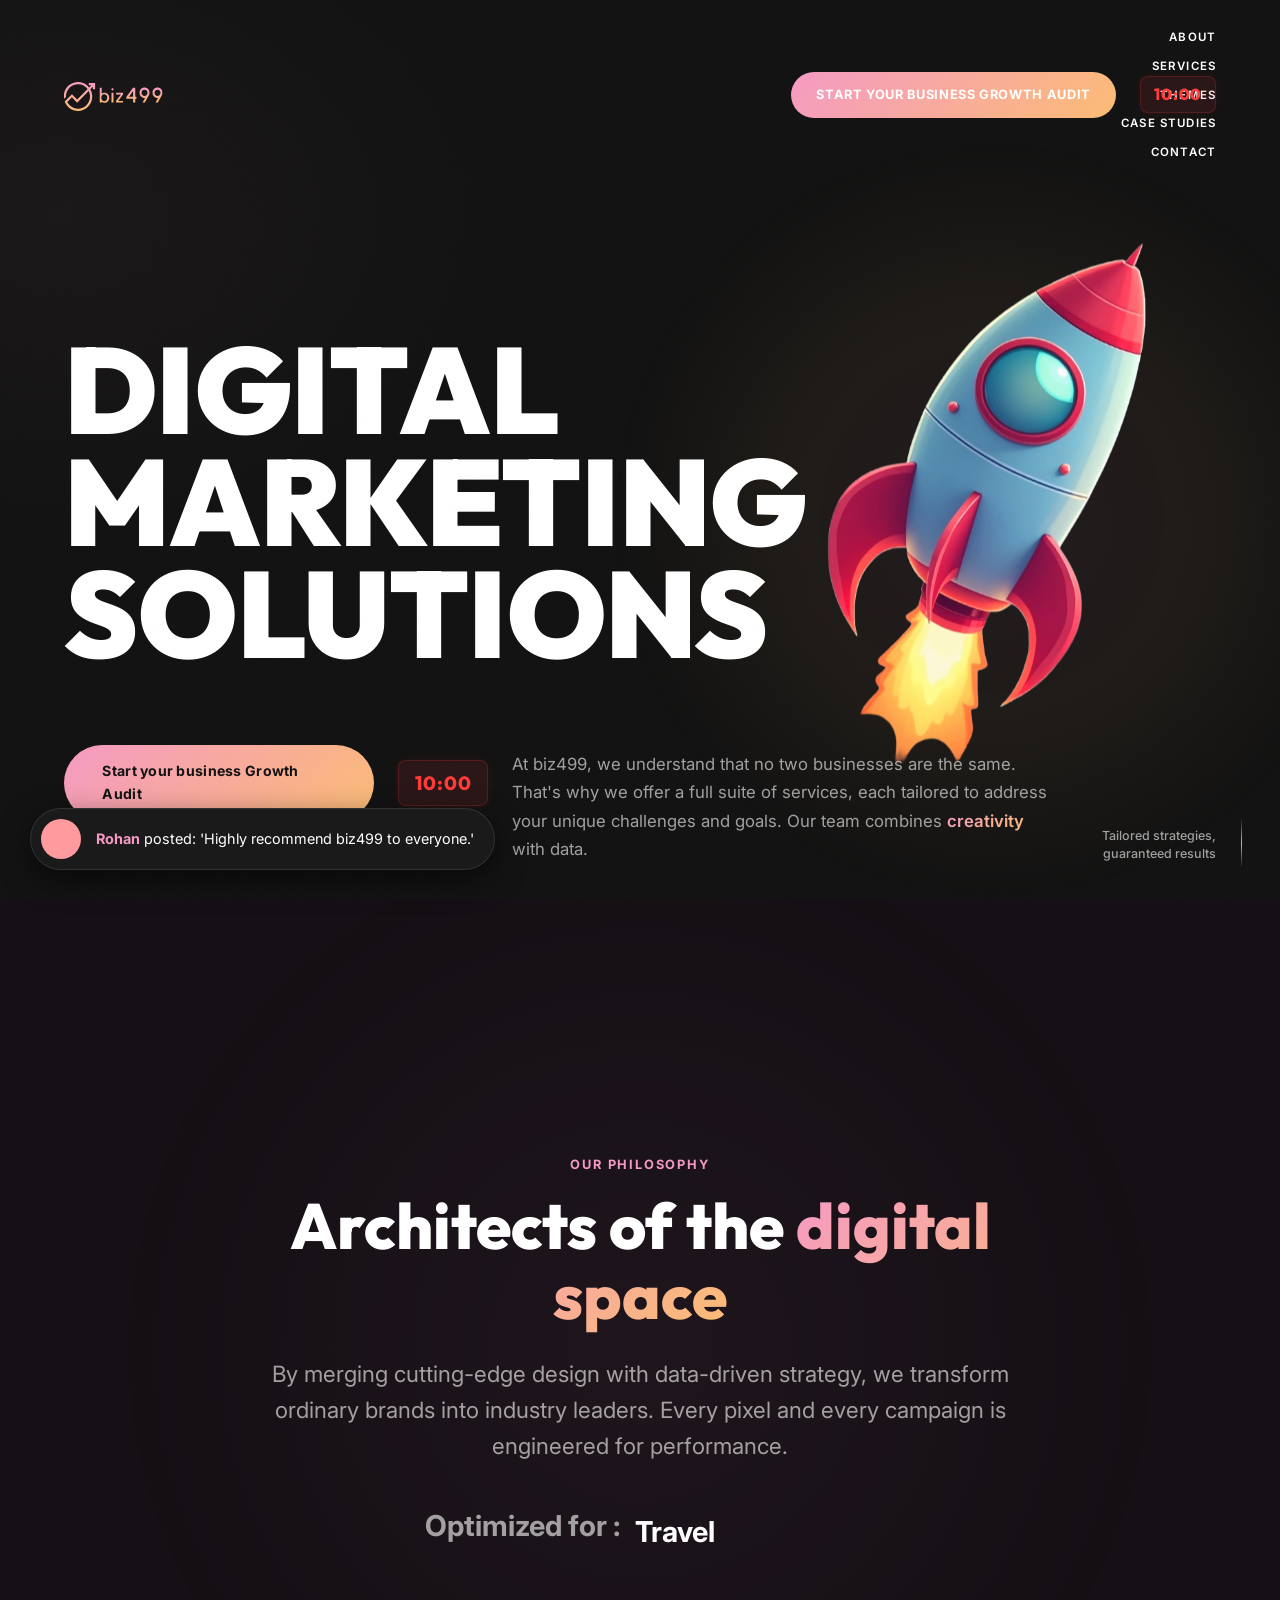
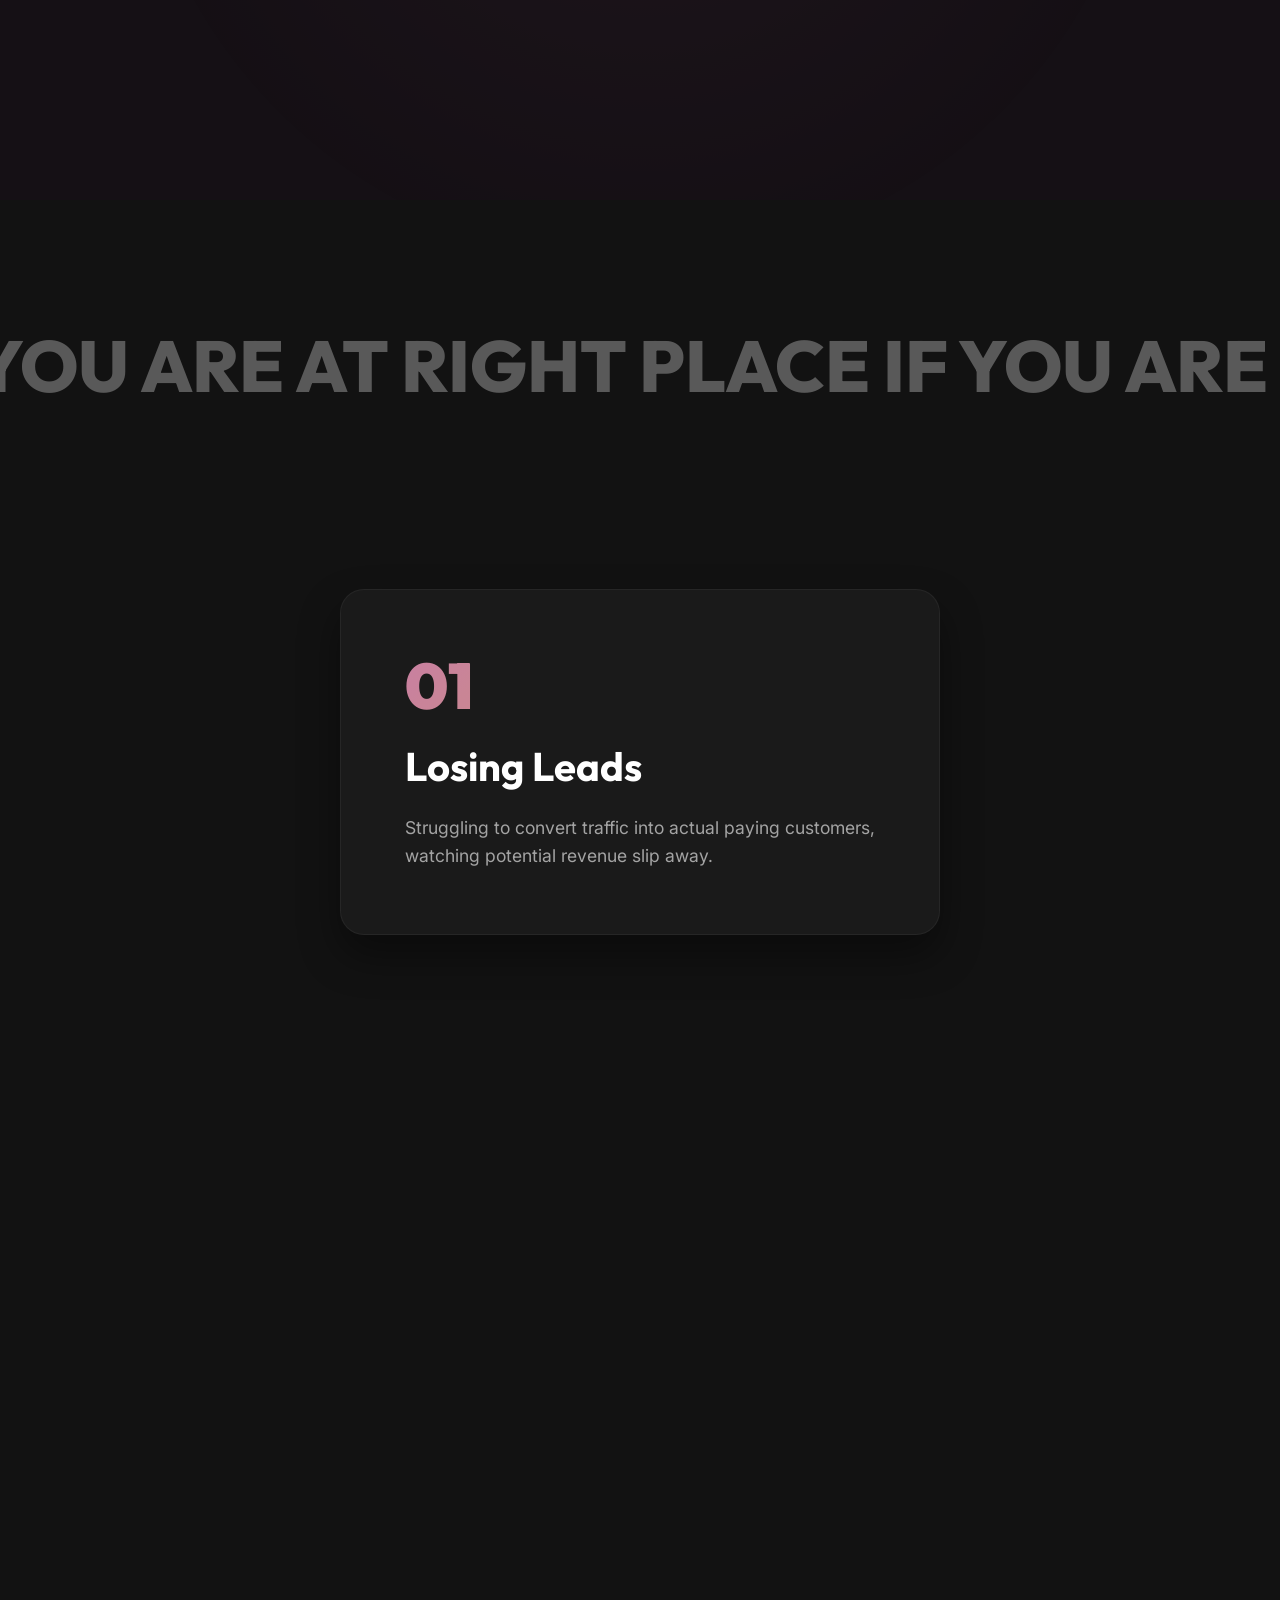
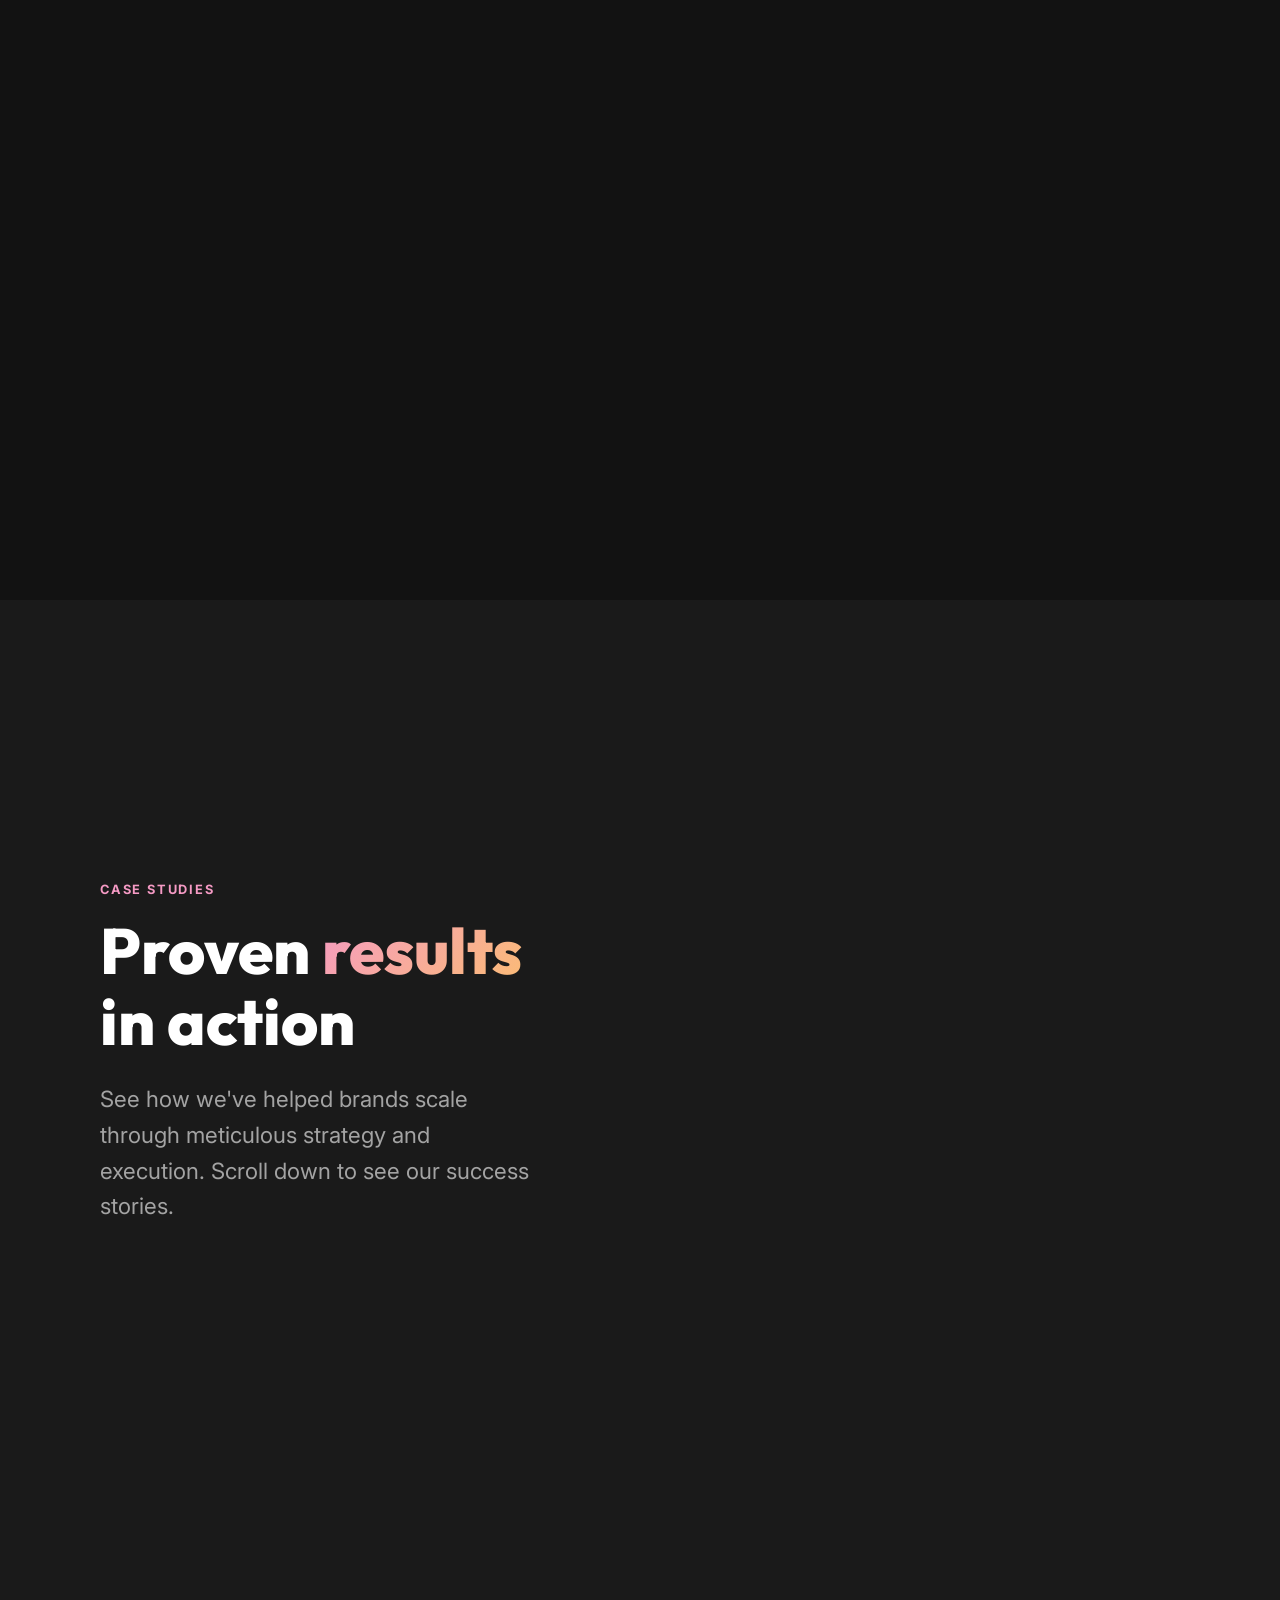
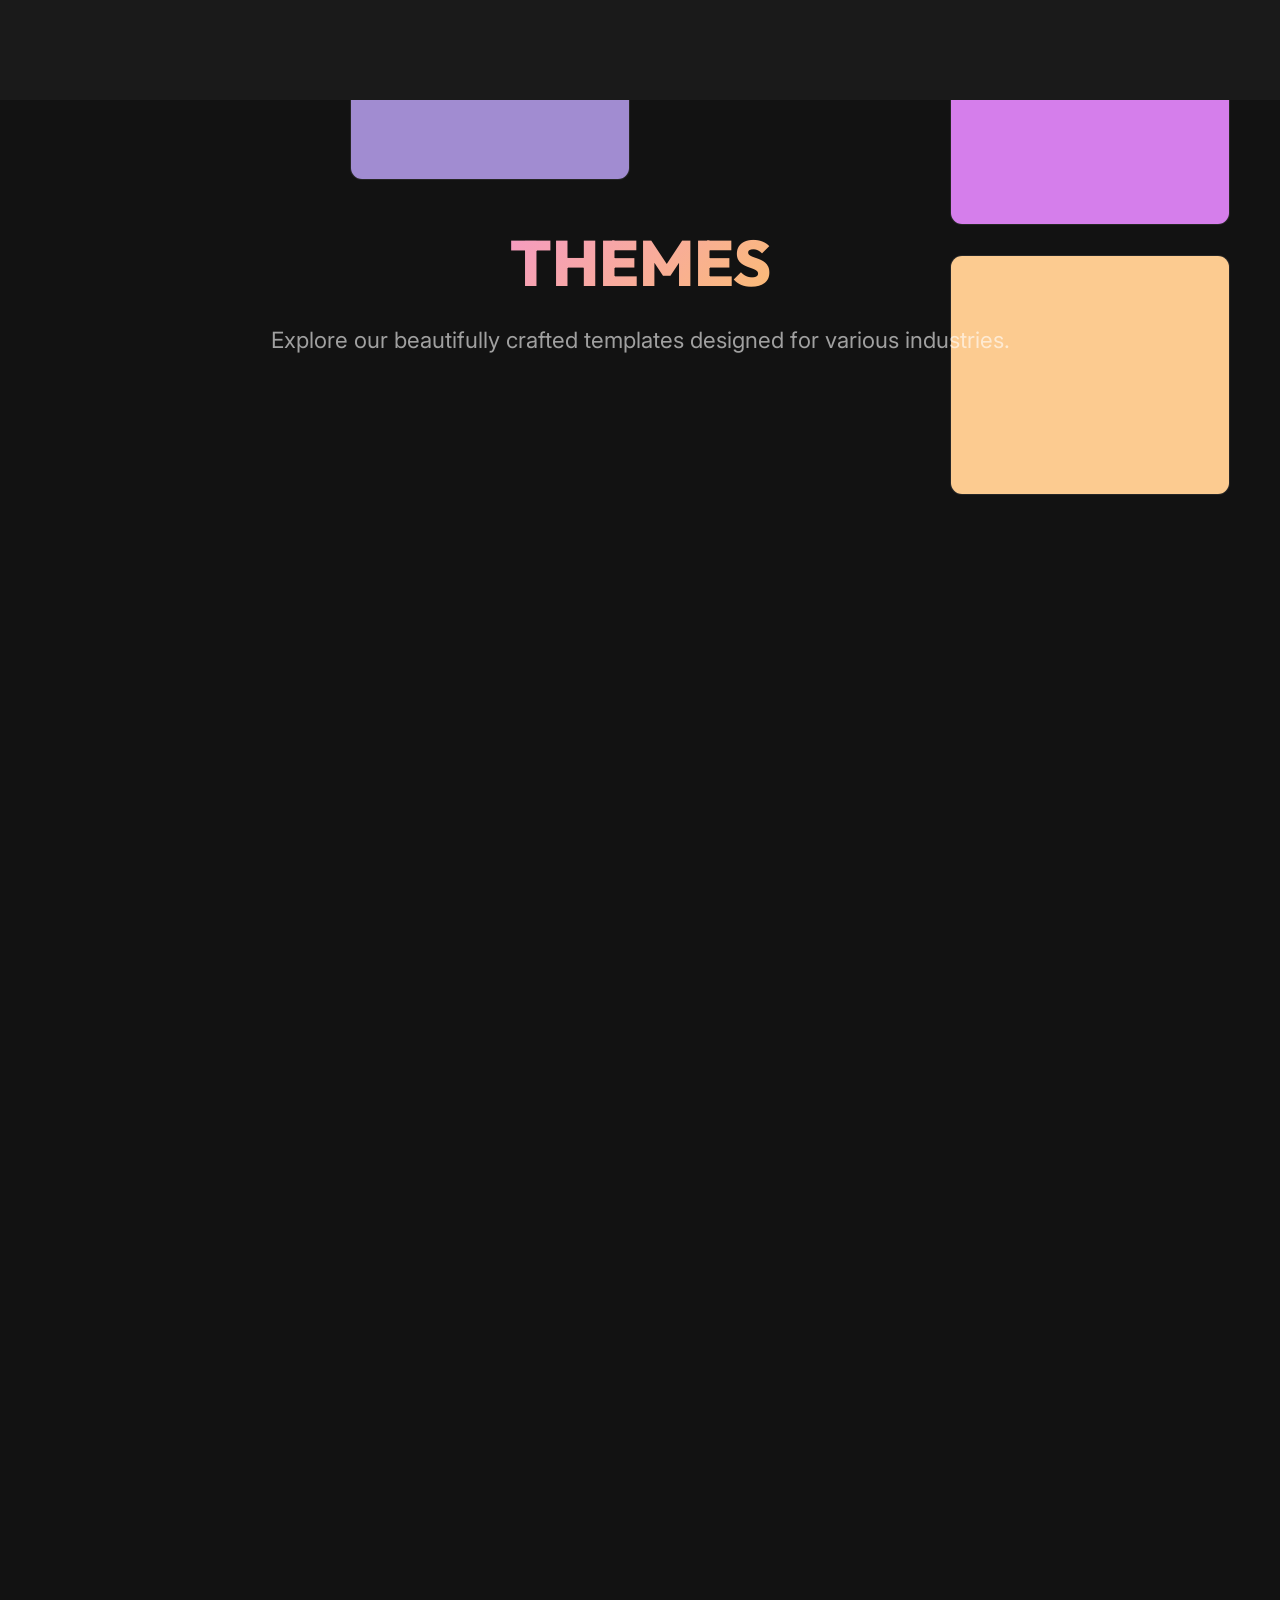
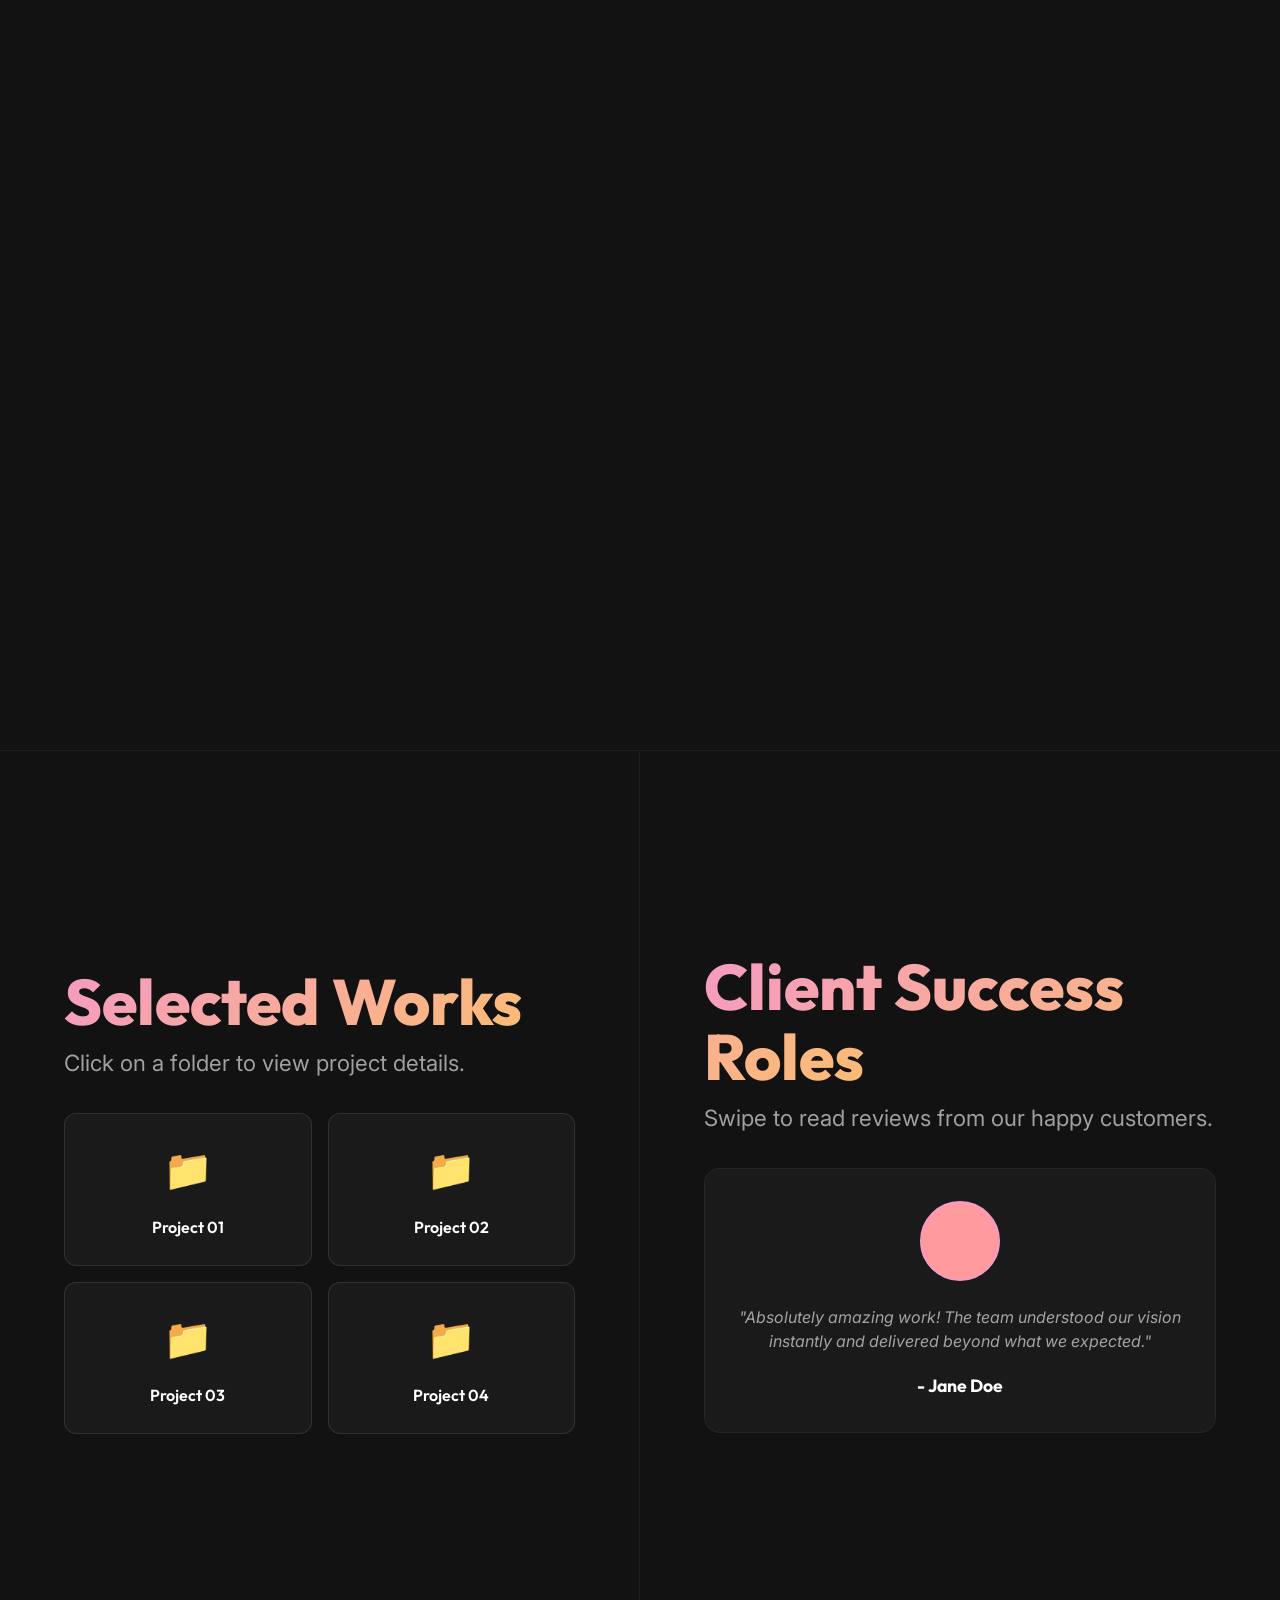
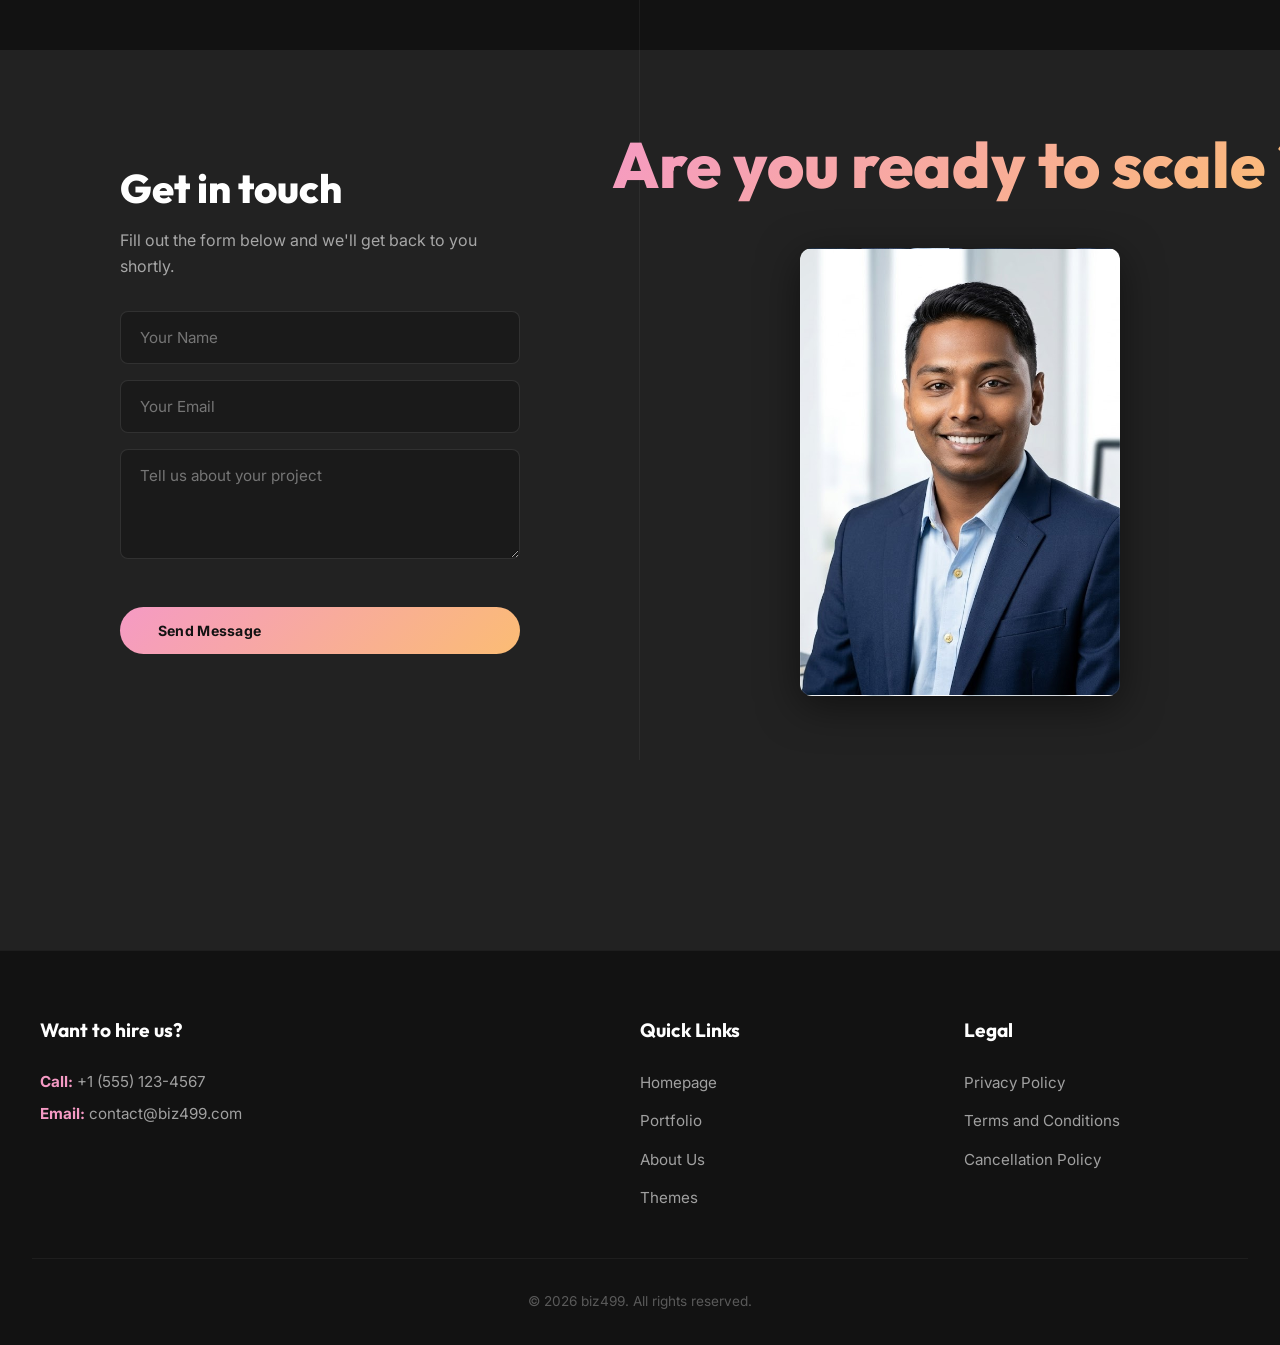
==== index.html @ 29d567e2 "Initial commit" ====
<!DOCTYPE html>
<html lang="en">

<head>
  <meta charset="UTF-8" />
  <meta name="viewport" content="width=device-width, initial-scale=1.0" />
  <meta name="description"
    content="biz499 — Full-suite digital marketing solutions tailored to your unique business challenges and goals." />
  <title>biz499 — Digital Marketing Solutions</title>
  <link rel="preconnect" href="https://fonts.googleapis.com" />
  <link rel="preconnect" href="https://fonts.gstatic.com" crossorigin />
  <link
    href="https://fonts.googleapis.com/css2?family=Inter:wght@400;500;600;700;800;900&family=Outfit:wght@400;500;600;700;800;900&display=swap"
    rel="stylesheet" />
  <link rel="stylesheet" href="style.css" />
</head>

<body>

  <!-- ════════════════════════════════════════════════ -->
  <!--  NAVBAR                                         -->
  <!-- ════════════════════════════════════════════════ -->
  <header class="navbar" id="navbar">
    <a href="#" class="logo" id="logo">
      <!-- biz499 brand logo (inline SVG with gradient) -->
      <svg class="logo-svg" width="117" height="38" viewBox="0 0 117 38" fill="none" xmlns="http://www.w3.org/2000/svg">
        <g clip-path="url(#clip0_logo)">
          <path
            d="M17.8259 3.49566C7.92688 2.81376 -0.322266 10.8148 -0.322266 20.7251C-0.322266 21.4525 -0.277681 22.1344 -0.188501 22.8163C-0.143911 23.18 0.301994 23.3618 0.569534 23.0891L2.21936 21.407C2.30854 21.3161 2.35313 21.1797 2.35313 21.0433C2.35313 20.9524 2.35313 20.816 2.35313 20.7251C2.35313 12.3604 9.30917 5.6323 17.6475 6.22328C24.6927 6.72335 30.3557 12.5423 30.8461 19.6795C31.4258 28.1806 24.8265 35.2724 16.6219 35.2724C11.0928 35.2724 6.32165 32.0447 3.95838 27.3623L9.39836 21.8162L15.2842 27.8169C15.4626 27.9988 15.7301 27.9988 15.9085 27.8169L34.2914 9.27039V11.8616C34.2914 12.1344 34.4698 12.3162 34.7373 12.3162H36.5209C36.7885 12.3162 36.9668 12.1344 36.9668 11.8616V5.08804C36.9668 4.81528 36.7885 4.63344 36.5209 4.63344H29.877C29.6095 4.63344 29.4311 4.81528 29.4311 5.08804V6.90646C29.4311 7.17922 29.6095 7.36106 29.877 7.36106H32.4186L15.641 24.271L9.75508 18.2703C9.57672 18.0884 9.30917 18.0884 9.13081 18.2703L1.01543 26.544C0.881664 26.6804 0.837076 26.8623 0.926256 27.0441C3.33412 33.454 9.48754 38 16.6219 38C26.3871 38 34.235 29.5899 33.5215 19.4977C32.9419 10.9966 26.1642 4.08665 17.8259 3.49566Z"
            fill="url(#paint0_logo)" />
          <path
            d="M48.0803 16.2295C51.3468 16.2295 53.7622 18.8094 53.7622 22.2569C53.7622 25.7045 51.3468 28.2609 48.0803 28.2609C46.9761 28.2609 45.7109 27.8387 44.8137 27.1586V28.0263H42.4443V10.4367H44.8137V17.3553C45.5729 16.722 46.9761 16.2295 48.0803 16.2295ZM47.8502 26.2908C49.8056 26.2908 51.3928 24.6022 51.3928 22.2569C51.3928 19.8882 49.8056 18.223 47.8502 18.223C46.562 18.223 45.4348 18.8094 44.8137 20.0524C44.4917 20.709 44.3076 21.4595 44.3076 22.2569C44.3076 23.0543 44.4917 23.8048 44.8137 24.438C45.4348 25.681 46.562 26.2908 47.8502 26.2908ZM58.7771 16.4406V28.0263H56.4077V16.4406H58.7771ZM58.8921 12.1956C58.8921 12.9461 58.317 13.5325 57.5809 13.5325C56.8678 13.5325 56.2927 12.9461 56.2927 12.1956C56.2927 11.4686 56.8678 10.8823 57.5809 10.8823C58.317 10.8823 58.8921 11.4686 58.8921 12.1956ZM70.049 16.4406V18.5045L64.321 26.0563H70.049V28.0263H61.8826V25.8218L67.5876 18.4107H61.8826V16.4406H70.049ZM84.6334 28.0263H82.08V23.3592H74.0057V21.4595L81.896 10.4367H84.6334V21.2015H86.0137V23.3592H84.6334V28.0263ZM77.2032 21.2015H82.08V14.1422L77.2032 21.2015ZM101.564 16.2295C101.564 17.3787 101.265 18.4576 100.759 19.3957L95.9743 28.0263H93.2599L96.3194 22.4445C96.0894 22.468 95.8593 22.4915 95.6293 22.4915C92.3627 22.4915 89.7173 19.6771 89.7173 16.2295C89.7173 12.782 92.3627 10.2021 95.6293 10.2021C98.8958 10.2021 101.564 12.782 101.564 16.2295ZM92.0867 16.2295C92.0867 18.3403 93.674 20.0524 95.6293 20.0524C97.5846 20.0524 99.1719 18.3403 99.1719 16.2295C99.1719 14.1188 97.5846 12.6412 95.6293 12.6412C93.674 12.6412 92.0867 14.1188 92.0867 16.2295ZM117 16.2295C117 17.3787 116.701 18.4576 116.195 19.3957L111.41 28.0263H108.695L111.755 22.4445C111.525 22.468 111.295 22.4915 111.065 22.4915C107.798 22.4915 105.153 19.6771 105.153 16.2295C105.153 12.782 107.798 10.2021 111.065 10.2021C114.331 10.2021 117 12.782 117 16.2295ZM107.522 16.2295C107.522 18.3403 109.11 20.0524 111.065 20.0524C113.02 20.0524 114.607 18.3403 114.607 16.2295C114.607 14.1188 113.02 12.6412 111.065 12.6412C109.11 12.6412 107.522 14.1188 107.522 16.2295Z"
            fill="url(#paint1_logo)" />
        </g>
        <defs>
          <linearGradient id="paint0_logo" x1="16.6222" y1="3.45508" x2="16.6222" y2="38"
            gradientUnits="userSpaceOnUse">
            <stop stop-color="#F59AC4" />
            <stop offset="1" stop-color="#FBBC74" />
          </linearGradient>
          <linearGradient id="paint1_logo" x1="79.7221" y1="10.2021" x2="79.7221" y2="28.2609"
            gradientUnits="userSpaceOnUse">
            <stop stop-color="#F59AC4" />
            <stop offset="1" stop-color="#FBBC74" />
          </linearGradient>
          <clipPath id="clip0_logo">
            <rect width="117" height="38" fill="white" />
          </clipPath>
        </defs>
      </svg>
    </a>

    <button class="menu-toggle" id="menuToggle" aria-label="Toggle navigation">
      <span></span><span></span><span></span>
    </button>

    <nav class="nav-links" id="navLinks">
      <a href="#about" class="nav-link" id="navAbout">ABOUT</a>
      <a href="#services" class="nav-link" id="navServices">SERVICES</a>
      <a href="#themes" class="nav-link" id="navThemes">THEMES</a>
      <a href="#case-studies" class="nav-link" id="navCaseStudies">CASE STUDIES</a>
      <a href="#contact" class="nav-link" id="navContact">CONTACT</a>
    </nav>
    <div class="nav-action-wrapper" id="navActionWrapper">
      <a href="#contact" class="nav-cta-btn" id="navCtaBtn">Start your business Growth Audit</a>
      <div class="countdown-timer nav-timer">10:00</div>
    </div>
  </header>

  <!-- ════════════════════════════════════════════════ -->
  <!--  HERO SECTION                                   -->
  <!-- ════════════════════════════════════════════════ -->
  <section class="hero" id="hero">

    <!-- Iridescent sphere — positioned behind text -->
    <div class="sphere-wrapper" id="sphereWrapper">
      <img src="assets/rocket.png" alt="Iridescent holographic sphere" class="sphere-img" id="sphereImg" />
      <div class="sphere-glow"></div>
    </div>

    <!-- Main headline -->
    <div class="hero-headline" id="heroHeadline">
      <h1>
        <span class="line line-1">DIGITAL MARKETING</span>
        <span class="line line-2">SOLUTIONS</span>
      </h1>
    </div>

    <!-- CTA button -->
    <div class="hero-cta" id="heroCta">
        <a href="#contact" class="cta-btn" id="ctaBtn">Start your business Growth Audit</a>
        <div class="countdown-timer hero-timer">10:00</div>
    <!-- Bottom bar -->
    <div class="hero-bottom" id="heroBottom">
      <p class="description" id="heroDescription">
        At biz499, we understand that no two businesses are the same. That's why we offer a full suite of services,
        each tailored to address your unique challenges and goals. Our team combines <em>creativity</em> with data.
      </p>
      <p class="tagline" id="tagline">
        Tailored strategies,<br />guaranteed results
      </p>
    </div>

    <!-- Scroll hint -->
    <div class="scroll-hint" id="scrollHint">
      <div class="scroll-line"></div>
    </div>

  </section>

  <!-- ════════════════════════════════════════════════ -->
  <!--  ABOUT SECTION                                  -->
  <!-- ════════════════════════════════════════════════ -->
  <section class="about-section" id="about">
    <div class="about-mask" id="aboutMask">
      <div class="about-mask-inner"></div>
    </div>
    <div class="about-content" data-reveal>
      <span class="section-label">Our Philosophy</span>
      <h2 class="section-title">Architects of the <span class="gradient-text">digital space</span></h2>
      <p class="section-desc">By merging cutting-edge design with data-driven strategy, we transform ordinary brands
        into industry leaders. Every pixel and every campaign is engineered for performance.</p>

      <div class="optimized-for">
        <span class="opt-label">Optimized for :</span>
        <div class="word-rotator" id="wordRotator">
          <span class="opt-word active">Your Vision</span>
          <span class="opt-word">Legal</span>
          <span class="opt-word">Education</span>
          <span class="opt-word">E commerce</span>
          <span class="opt-word">Travel</span>
        </div>
      </div>
    </div>
  </section>

  <!-- ════════════════════════════════════════════════ -->
  <!--  SERVICES (HORIZONTAL SCROLL)                   -->
  <!-- ════════════════════════════════════════════════ -->
  <div class="h-scroll-wrapper" id="services">
    <div class="h-scroll-sticky" id="hScrollSticky">
      <div class="h-bg-text-wrapper" data-reveal>
        <div class="h-bg-text">YOU ARE AT RIGHT PLACE IF YOU ARE :</div>
      </div>
      <div class="h-scroll-container" id="hScrollContainer">

        <!-- Panel 1 -->
        <div class="h-panel">
          <div class="h-panel-content">
            <div class="h-panel-number gradient-text">01</div>
            <h2 class="h-panel-title">Losing Leads</h2>
            <p class="h-panel-desc">Struggling to convert traffic into actual paying customers, watching potential
              revenue slip away.</p>
          </div>
        </div>

        <!-- Panel 2 -->
        <div class="h-panel">
          <div class="h-panel-content">
            <div class="h-panel-number gradient-text">02</div>
            <h2 class="h-panel-title">Invisible Online</h2>
            <p class="h-panel-desc">Getting buried by competitors on search engines and feeling like your brand is the
              best kept secret.</p>
          </div>
        </div>

        <!-- Panel 3 -->
        <div class="h-panel">
          <div class="h-panel-content">
            <div class="h-panel-number gradient-text">03</div>
            <h2 class="h-panel-title">Wasting Ad Spend</h2>
            <p class="h-panel-desc">Pouring money into campaigns that deliver clicks but fail to generate meaningful ROI
              or qualified leads.</p>
          </div>
        </div>

        <!-- Panel 4 -->
        <div class="h-panel">
          <div class="h-panel-content">
            <div class="h-panel-number gradient-text">04</div>
            <h2 class="h-panel-title">Outdated Design</h2>
            <p class="h-panel-desc">Your current website looks tired and fails to reflect the premium quality of the
              services you offer.</p>
          </div>
        </div>

      </div>
    </div>
  </div>

  <!-- ═══════════════════════════════════════════════ -->
  <!--  CASE STUDIES (STACKED CARDS)                  -->
  <!-- ═══════════════════════════════════════════════ -->
  <section class="stack-area" id="case-studies">
    <div class="left-section">
      <div class="left-content" data-reveal>
        <span class="section-label">Case Studies</span>
        <h2 class="section-title">Proven <span class="gradient-text">results</span> in action</h2>
        <p class="section-desc">See how we've helped brands scale through meticulous strategy and execution. Scroll down
          to see our success stories.</p>
      </div>
    </div>
    <div class="right-section">
      <!-- Card 1 -->
      <div class="card card-1" id="card1">
        <div class="card-icon">📈</div>
        <h3 class="card-title">Social Media Management</h3>
        <p class="card-text">Grow your brand on Instagram and Facebook with our Social Media Management plans designed
          for every stage of business. From consistent content creation and audience engagement to strategic ad
          management, we help you build authority, boost reach, and generate real results online. Choose a plan that
          fits your goals: Basic (₹8,000/month) with 3 posts weekly & 1 ad management. Standard (₹15,000/month) with 5
          posts weekly & 3 ads management. Advanced (₹30,000/month) with daily posting & 5 ads management. All plans
          include festival creatives, analytics, and professional strategy support. Note: Ad spend is excluded and
          billed separately.</p>
        <div class="card-tag">Growth</div>
      </div>
      <!-- Card 2 -->
      <div class="card card-2" id="card2">
        <div class="card-icon">🛍️</div>
        <h3 class="card-title">Ads Account Management</h3>
        <p class="card-text">
          Boost your business visibility and conversions with our professional Ads Account Management service for Google
          and Meta platforms. We create, monitor, and optimize your ad campaigns to maximize ROI and deliver real,
          measurable growth. Choose from our flexible plans: Basic (₹5,000/month) with 2 ad campaigns. Standard
          (₹10,000/month) with 5 campaigns. Advanced (₹15,000/month) with 8 campaigns monthly. All plans include
          audience targeting, ad optimization, performance tracking, and strategic recommendations. Ad spend is excluded
          in all plans and will be billed separately.
        </p>
        <div class="card-tag">UI / UX</div>
      </div>
      <!-- Card 3 -->
      <div class="card card-3" id="card3">
        <div class="card-icon">🚀</div>
        <h3 class="card-title">Website Development</h3>
        <p class="card-text">
          Build a professional online presence with our custom website development services tailored to your business
          needs. Choose from three flexible options: Static Website (₹7,000) for a clean showcase with essential pages.
          Portal Website (₹12,000) with login access and form submission features. or E-Commerce Website (₹18,000) fully
          equipped with product cart, secure payment gateway, shipping system, and complete online selling
          functionality. Pricing may vary based on the number of pages and advanced features required, ensuring you only
          pay for what you truly need.

        </p>
        <div class="card-tag">Strategy</div>
      </div>

    </div>
  </section>

  <!-- ═══════════════════════════════════════════════ -->
  <!--  THEMES GALLERY (PARALLAX SCROLL)              -->
  <!-- ═══════════════════════════════════════════════ -->
  <section id="themes" class="themes-section">
    <div class="themes-sticky" id="themesSticky">
      <div class="themes-header">
        <h2 class="section-title"><span class="gradient-text">THEMES</span></h2>
        <p class="section-desc">Explore our beautifully crafted templates designed for various industries.</p>
      </div>
      
      <div class="gallery-container" id="galleryContainer">
          <!-- Column 1 (Moves fastest, starts early) -->
          <div class="gallery-column" data-speed="2.5" style="transform: translateY(0);">
              <div class="gallery-card">
                  <div class="card-img" style="background-image: url('assets/theme1.jpg'); background-color: #ff9a9e;"></div>
                  <div class="card-content">
                    <h3>Theme Alpha</h3>
                    <p>Minimalist design for creative portfolios.</p>
                  </div>
              </div>
              <div class="gallery-card">
                  <div class="card-img" style="background-image: url('assets/theme2.jpg'); background-color: #fecfef;"></div>
                  <div class="card-content">
                    <h3>Theme Beta</h3>
                    <p>Dark mode optimized for photographers.</p>
                  </div>
              </div>
              <div class="gallery-card">
                  <div class="card-img" style="background-image: url('assets/theme3.jpg'); background-color: #ff9a9e;"></div>
                  <div class="card-content">
                    <h3>Theme Gamma</h3>
                    <p>Clean and bold typography.</p>
                  </div>
              </div>
          </div>

          <!-- Column 2 (Moves slower, starts lower) -->
          <div class="gallery-column" data-speed="1.2" style="transform: translateY(10vh);">
              <div class="gallery-card">
                  <div class="card-img" style="background-image: url('assets/theme4.jpg'); background-color: #a18cd1;"></div>
                  <div class="card-content">
                    <h3>Theme Delta</h3>
                    <p>Corporate design for agencies.</p>
                  </div>
              </div>
              <div class="gallery-card">
                  <div class="card-img" style="background-image: url('assets/theme5.jpg'); background-color: #fbc2eb;"></div>
                  <div class="card-content">
                    <h3>Theme Epsilon</h3>
                    <p>Fun and vibrant layout.</p>
                  </div>
              </div>
              <div class="gallery-card">
                  <div class="card-img" style="background-image: url('assets/theme6.jpg'); background-color: #a18cd1;"></div>
                  <div class="card-content">
                    <h3>Theme Zeta</h3>
                    <p>Elegant layout for modern brands.</p>
                  </div>
              </div>
          </div>

          <!-- Column 3 (Moves fastest, starts lowest) -->
          <div class="gallery-column" data-speed="2.2" style="transform: translateY(20vh);">
              <div class="gallery-card">
                  <div class="card-img" style="background-image: url('assets/theme7.jpg'); background-color: #84fab0;"></div>
                  <div class="card-content">
                    <h3>Theme Eta</h3>
                    <p>Interactive webgl experience.</p>
                  </div>
              </div>
              <div class="gallery-card">
                  <div class="card-img" style="background-image: url('assets/theme8.jpg'); background-color: #8fd3f4;"></div>
                  <div class="card-content">
                    <h3>Theme Theta</h3>
                    <p>Responsive e-commerce template.</p>
                  </div>
              </div>
              <div class="gallery-card">
                  <div class="card-img" style="background-image: url('assets/theme9.jpg'); background-color: #84fab0;"></div>
                  <div class="card-content">
                    <h3>Theme Iota</h3>
                    <p>Sleek blog and news layout.</p>
                  </div>
              </div>
          </div>

          <!-- Column 4 (Moves slowest, starts at 0) -->
          <div class="gallery-column" data-speed="0.8" style="transform: translateY(5vh);">
              <div class="gallery-card">
                  <div class="card-img" style="background-image: url('assets/theme10.jpg'); background-color: #fccb90;"></div>
                  <div class="card-content">
                    <h3>Theme Kappa</h3>
                    <p>SaaS product landing page.</p>
                  </div>
              </div>
              <div class="gallery-card">
                  <div class="card-img" style="background-image: url('assets/theme11.jpg'); background-color: #d57eeb;"></div>
                  <div class="card-content">
                    <h3>Theme Lambda</h3>
                    <p>App showcase and download.</p>
                  </div>
              </div>
              <div class="gallery-card">
                  <div class="card-img" style="background-image: url('assets/theme12.jpg'); background-color: #fccb90;"></div>
                  <div class="card-content">
                    <h3>Theme Mu</h3>
                    <p>Classic grid for easy reading.</p>
                  </div>
              </div>
          </div>
      </div>

      <!-- Outro that fades in when scrolled up -->
      <div class="themes-outro" id="themesOutro">
        <a href="#contact" class="cta-btn">Book Your Business Audit Now !</a>
      </div>

    </div>
  </section>

  <!-- ═══════════════════════════════════════════════ -->
  <!--  WORKS & FEEDBACK (SPLIT SCREEN)               -->
  <!-- ═══════════════════════════════════════════════ -->
  <section id="works-feedback" class="split-section">
    <!-- Left: Selected Works -->
    <div class="split-left">
      <div class="split-header">
        <h2 class="section-title"><span class="gradient-text">Selected Works</span></h2>
        <p class="section-desc">Click on a folder to view project details.</p>
      </div>
      
      <div class="folders-grid">
        <!-- Folder 1 -->
        <div class="folder-item" data-title="Brand Evolution" data-desc="Complete rebranding and marketing strategy for a top tech startup." data-color="#F59AC4">
          <div class="folder-icon">📁</div>
          <span class="folder-name">Project 01</span>
        </div>
        <!-- Folder 2 -->
        <div class="folder-item" data-title="App Launch Campaign" data-desc="Generated 100k+ downloads in the first week through targeted ads." data-color="#FBBC74">
          <div class="folder-icon">📁</div>
          <span class="folder-name">Project 02</span>
        </div>
        <!-- Folder 3 -->
        <div class="folder-item" data-title="E-Commerce Redesign" data-desc="Boosted customer retention by 40% with a seamless UX overhaul." data-color="#a18cd1">
          <div class="folder-icon">📁</div>
          <span class="folder-name">Project 03</span>
        </div>
        <!-- Folder 4 -->
        <div class="folder-item" data-title="SEO Optimization" data-desc="Achieved Page 1 rankings globally for competitive keywords." data-color="#84fab0">
          <div class="folder-icon">📁</div>
          <span class="folder-name">Project 04</span>
        </div>
      </div>
    </div>

    <!-- Right: Client Success Stories -->
    <div class="split-right">
      <div class="split-header">
        <h2 class="section-title"><span class="gradient-text">Client Success Roles</span></h2>
        <p class="section-desc">Swipe to read reviews from our happy customers.</p>
      </div>

      <div class="feedback-slider">
        <!-- Slide 1 -->
        <div class="feedback-card">
          <div class="feedback-photo" style="background-color: #ff9a9e;"></div>
          <p class="feedback-text">"Absolutely amazing work! The team understood our vision instantly and delivered beyond what we expected."</p>
          <h4 class="feedback-author">- Jane Doe</h4>
        </div>
        <!-- Slide 2 -->
        <div class="feedback-card">
          <div class="feedback-photo" style="background-color: #a18cd1;"></div>
          <p class="feedback-text">"Our revenue doubled after implementing their digital marketing strategy. Highly recommended!"</p>
          <h4 class="feedback-author">- Michael Smith</h4>
        </div>
        <!-- Slide 3 -->
        <div class="feedback-card">
          <div class="feedback-photo" style="background-color: #fbc2eb;"></div>
          <p class="feedback-text">"Professional, creative, and data-driven. The perfect partner for any modern business."</p>
          <h4 class="feedback-author">- Sarah Johnson</h4>
        </div>
        <!-- Slide 4 -->
        <div class="feedback-card">
          <div class="feedback-photo" style="background-color: #8fd3f4;"></div>
          <p class="feedback-text">"The website they built for us is stunning and converts traffic like crazy."</p>
          <h4 class="feedback-author">- David Lee</h4>
        </div>
        <!-- Slide 5 -->
        <div class="feedback-card">
          <div class="feedback-photo" style="background-color: #fccb90;"></div>
          <p class="feedback-text">"Their ad management saved our budget. We finally see real ROI."</p>
          <h4 class="feedback-author">- Emily Chen</h4>
        </div>
        <!-- Slide 6 -->
        <div class="feedback-card">
          <div class="feedback-photo" style="background-color: #d57eeb;"></div>
          <p class="feedback-text">"Incredible response time and transparent reporting. A trustworthy agency."</p>
          <h4 class="feedback-author">- Robert Fox</h4>
        </div>
        <!-- Slide 7 -->
        <div class="feedback-card">
          <div class="feedback-photo" style="background-color: #84fab0;"></div>
          <p class="feedback-text">"Social media presence went from zero to hero in just 3 months. Fantastic!"</p>
          <h4 class="feedback-author">- Amanda White</h4>
        </div>
        <!-- Slide 8 -->
        <div class="feedback-card">
          <div class="feedback-photo" style="background-color: #fecfef;"></div>
          <p class="feedback-text">"A truly dedicated team that genuinely cares about your business success."</p>
          <h4 class="feedback-author">- Chris Miller</h4>
        </div>
        <!-- Slide 9 -->
        <div class="feedback-card">
          <div class="feedback-photo" style="background-color: #F59AC4;"></div>
          <p class="feedback-text">"Their UX/UI design is top-notch. Our users love the new app interface."</p>
          <h4 class="feedback-author">- Olivia Wilson</h4>
        </div>
        <!-- Slide 10 -->
        <div class="feedback-card">
          <div class="feedback-photo" style="background-color: #FBBC74;"></div>
          <p class="feedback-text">"Hands down the best agency we've ever worked with. A solid 10/10."</p>
          <h4 class="feedback-author">- James Taylor</h4>
        </div>
      </div>
    </div>
  </section>

  <!-- Project Popup Modal -->
  <div class="project-modal" id="projectModal">
    <div class="modal-backdrop" id="modalBackdrop"></div>
    <div class="modal-content">
      <button class="close-modal" id="closeModal">&times;</button>
      <div class="modal-photo" id="modalPhoto"></div>
      <h3 id="modalTitle" class="modal-title"></h3>
      <p id="modalDesc" class="modal-desc"></p>
    </div>
  </div>

  <!-- ════════════════════════════════════════════════ -->
  <!--  CONTACT / OUTRO (STICKY FOOTER)                -->
  <!-- ════════════════════════════════════════════════ -->
  <section class="contact-section" id="contact">
    <div class="contact-sticky">
      <div class="contact-split">
        <!-- Left: Contact Form -->
        <div class="contact-left">
          <div class="contact-form-wrapper">
            <h2 class="form-title">Get in touch</h2>
            <p class="form-desc">Fill out the form below and we'll get back to you shortly.</p>
            <form class="contact-form">
              <input type="text" placeholder="Your Name" required />
              <input type="email" placeholder="Your Email" required />
              <textarea placeholder="Tell us about your project" rows="4" required></textarea>
              <button type="submit" class="cta-btn mt-2">Send Message</button>
            </form>
          </div>
        </div>

        <!-- Right: Owner Photo with headline above -->
        <div class="contact-right">
          <div class="owner-photo-container">
            <h2 class="photo-headline"><span class="gradient-text">Are you ready to scale ?</span></h2>
            <div class="owner-photo" style="background-image: url('assets/AI%20HEADSHOT%20RAJIL.jpg.jpeg');"></div>
          </div>
        </div>

      </div>
    </div>
  </section>

  <!-- ════════════════════════════════════════════════ -->
  <!--  FOOTER                                         -->
  <!-- ════════════════════════════════════════════════ -->
  <footer class="site-footer">
    <div class="footer-grid">
      <div class="footer-col hire-col">
        <h3>Want to hire us?</h3>
        <p><strong>Call:</strong> +1 (555) 123-4567</p>
        <p><strong>Email:</strong> contact@biz499.com</p>
      </div>
      
      <div class="footer-col links-col">
        <h3>Quick Links</h3>
        <ul>
          <li><a href="#hero">Homepage</a></li>
          <li><a href="#works-feedback">Portfolio</a></li>
          <li><a href="#about">About Us</a></li>
          <li><a href="#themes">Themes</a></li>
        </ul>
      </div>

      <div class="footer-col links-col">
        <h3>Legal</h3>
        <ul>
          <li><a href="#">Privacy Policy</a></li>
          <li><a href="#">Terms and Conditions</a></li>
          <li><a href="#">Cancellation Policy</a></li>
        </ul>
      </div>
    </div>
    <div class="footer-bottom">
      <p>© 2026 biz499. All rights reserved.</p>
    </div>
  </footer>

  <!-- Notification Popup -->
  <div class="notification-popup" id="notificationPopup">
    <div class="notif-photo" id="notifPhoto"></div>
    <div class="notif-content">
      <p class="notif-text" id="notifText"></p>
    </div>
  </div>

  <script src="script.js"></script>
</body>

</html>
---- style.css ----
/* ═══════════════════════════════════════════════════
   DESIGN TOKENS — biz499 Brand Palette
   Pink/Magenta → Orange/Peach gradient on dark mode
   ═══════════════════════════════════════════════════ */
:root {
  /* ── Brand palette ── */
  --brand-pink: #F59AC4;
  --brand-orange: #FBBC74;
  --brand-gradient: linear-gradient(135deg, #F59AC4 0%, #FBBC74 100%);
  --brand-gradient-v: linear-gradient(180deg, #F59AC4 0%, #FBBC74 100%);

  /* ── Backgrounds ── */
  --bg: #121212;
  --bg-surface: #1a1a1a;
  --bg-elevated: #222222;

  /* ── Text ── */
  --text: #ffffff;
  --text-dim: rgba(255, 255, 255, 0.60);
  --text-muted: rgba(255, 255, 255, 0.30);

  /* ── Accent (CTA) — derived from brand gradient midpoint ── */
  --accent: #F59AC4;
  --accent-hover: #f7aed0;

  /* ── Typography ── */
  --font-display: 'Outfit', 'Inter', sans-serif;
  --font-body: 'Inter', sans-serif;
}

/* ═══════════════════════════════════════════════════
   RESET
   ═══════════════════════════════════════════════════ */
*,
*::before,
*::after {
  margin: 0;
  padding: 0;
  box-sizing: border-box;
}

html {
  scroll-behavior: smooth;
  -webkit-font-smoothing: antialiased;
  -moz-osx-font-smoothing: grayscale;
}

body {
  font-family: var(--font-body);
  background: var(--bg);
  color: var(--text);
  overflow-x: hidden;
  line-height: 1.6;
}

a {
  color: inherit;
  text-decoration: none;
}

/* ── Reusable gradient text (brand pink → orange) ── */
.gradient-text {
  background: var(--brand-gradient);
  -webkit-background-clip: text;
  -webkit-text-fill-color: transparent;
  background-clip: text;
}

/* ═══════════════════════════════════════════════════
   NAVBAR
   ═══════════════════════════════════════════════════ */
.navbar {
  position: fixed;
  top: 0;
  left: 0;
  width: 100%;
  z-index: 100;
  display: flex;
  align-items: center;
  justify-content: space-between;
  padding: 1.6rem clamp(2rem, 5vw, 4rem);
  pointer-events: none;
  transition: background 0.4s ease, backdrop-filter 0.4s ease, padding 0.4s ease;
}

.navbar>* {
  pointer-events: auto;
}

/* ── Logo ── */
.logo {
  display: flex;
  align-items: center;
  gap: 0.6rem;
  z-index: 101;
}

.logo-svg {
  height: 32px;
  width: auto;
  transition: transform 0.3s ease;
}

.logo:hover .logo-svg {
  transform: scale(1.05);
}

/* ── Nav links (desktop) ── */
.nav-links {
  display: flex;
  flex-direction: column;
  align-items: flex-end;
  gap: 0.35rem;
  transition: all 0.4s ease;
}

.nav-action-wrapper {
  position: absolute;
  right: clamp(2rem, 5vw, 4rem);
  opacity: 0;
  visibility: hidden;
  pointer-events: none;
  transform: translateX(20px);
  display: flex;
  align-items: center;
  gap: 1.5rem;
  transition: all 0.4s ease;
}

.nav-cta-btn {
  padding: 0.8rem 1.6rem;
  border-radius: 999px;
  background: var(--brand-gradient);
  color: #fff;
  font-weight: 700;
  font-size: 0.8rem;
  text-decoration: none;
  text-transform: uppercase;
  letter-spacing: 0.05em;
  transition: all 0.4s ease;
  white-space: nowrap;
}

/* ── Scrolled State ── */
.navbar.scrolled {
  padding: 1rem clamp(2rem, 5vw, 4rem);
  background: rgba(10, 10, 15, 0.85);
  backdrop-filter: blur(12px);
  border-bottom: 1px solid rgba(255,255,255,0.05);
}

.navbar.scrolled .nav-links {
  display: flex;
  flex-direction: row;
  align-items: center;
  justify-content: center;
  gap: clamp(1rem, 2vw, 2.5rem);
}

.navbar.scrolled .nav-action-wrapper {
  position: relative;
  right: auto;
  opacity: 1;
  visibility: visible;
  pointer-events: auto;
  transform: translateX(0);
}

.nav-link {
  font-size: 0.72rem;
  font-weight: 600;
  letter-spacing: 0.1em;
  color: var(--text);
  position: relative;
  padding: 0.15rem 0;
  transition: color 0.3s ease;
}

.nav-link::after {
  content: '';
  position: absolute;
  bottom: 0;
  right: 0;
  width: 0;
  height: 1.5px;
  background: var(--brand-gradient);
  transition: width 0.35s cubic-bezier(0.25, 1, 0.5, 1);
}

.nav-link:hover {
  color: var(--brand-pink);
}

.nav-link:hover::after {
  width: 100%;
}

/* ── Mobile toggle ── */
.menu-toggle {
  display: none;
  flex-direction: column;
  gap: 5px;
  background: none;
  border: none;
  cursor: pointer;
  z-index: 101;
  padding: 0.5rem;
}

.menu-toggle span {
  display: block;
  width: 26px;
  height: 2px;
  background: var(--text);
  border-radius: 2px;
  transition: all 0.3s ease;
}

.menu-toggle.active span:nth-child(1) {
  transform: translateY(7px) rotate(45deg);
}

.menu-toggle.active span:nth-child(2) {
  opacity: 0;
}

.menu-toggle.active span:nth-child(3) {
  transform: translateY(-7px) rotate(-45deg);
}

/* ═══════════════════════════════════════════════════
   HERO SECTION
   ═══════════════════════════════════════════════════ */
.hero {
  position: relative;
  width: 100%;
  min-height: 100vh;
  display: flex;
  flex-direction: column;
  justify-content: space-between;
  padding: clamp(6rem, 10vh, 8rem) clamp(2rem, 5vw, 4rem) clamp(2rem, 4vh, 3rem);
  overflow: hidden;
}

/* ═══════════════════════════════════════════════════
   IRIDESCENT SPHERE
   ═══════════════════════════════════════════════════ */
.sphere-wrapper {
  position: absolute;
  top: 50%;
  right: -5%;
  transform: translateY(-40%);
  width: clamp(400px, 55vw, 900px);
  height: clamp(400px, 55vw, 900px);
  z-index: 1;
  pointer-events: none;
}

.sphere-img {
  width: 100%;
  height: 100%;
  object-fit: contain;
  filter: saturate(1.2) brightness(1.05);
  animation: sphereFloat 12s ease-in-out infinite;
  will-change: transform;
}

@keyframes sphereFloat {

  0%,
  100% {
    transform: translateY(0) rotate(0deg);
  }

  33% {
    transform: translateY(-12px) rotate(1deg);
  }

  66% {
    transform: translateY(6px) rotate(-0.5deg);
  }
}

.sphere-glow {
  position: absolute;
  top: 50%;
  left: 50%;
  transform: translate(-50%, -50%);
  width: 110%;
  height: 110%;
  background: radial-gradient(circle,
      rgba(245, 154, 196, 0.08) 0%,
      rgba(251, 188, 116, 0.05) 40%,
      transparent 70%);
  border-radius: 50%;
  pointer-events: none;
  animation: glowPulse 8s ease-in-out infinite;
}

@keyframes glowPulse {

  0%,
  100% {
    opacity: 0.5;
    transform: translate(-50%, -50%) scale(1);
  }

  50% {
    opacity: 1;
    transform: translate(-50%, -50%) scale(1.08);
  }
}

/* ═══════════════════════════════════════════════════
   HEADLINE
   ═══════════════════════════════════════════════════ */
.hero-headline {
  position: relative;
  z-index: 2;
  margin-top: auto;
  padding-top: 2rem;
}

.hero-headline h1 {
  font-family: var(--font-display);
  font-weight: 900;
  line-height: 0.92;
  letter-spacing: -0.03em;
  text-transform: uppercase;
}

.hero-headline .line {
  display: block;
}

.hero-headline .line-1 {
  font-size: clamp(3rem, 9.5vw, 8.5rem);
}

.hero-headline .line-2 {
  font-size: clamp(3rem, 9.5vw, 8.5rem);
}

/* Entrance animation */
.hero-headline .line {
  display: inline-block;
  /* Required for transform scale */
  opacity: 0;
  transform: translateY(40px);
  animation: revealLine 0.9s cubic-bezier(0.16, 1, 0.3, 1) forwards;
}

.hero-headline .line-1 {
  animation-delay: 0.2s;
}

.hero-headline .line-2 {
  animation-delay: 0.5s;
}

@keyframes revealLine {
  0% {
    opacity: 0;
    transform: translateY(40px);
  }

  100% {
    opacity: 1;
    transform: translateY(0);
  }
}

@keyframes schittsCreek {
  0% {
    opacity: 0;
    transform: scale(1.4);
    letter-spacing: 0.6em;
    filter: blur(4px);
  }

  60% {
    opacity: 1;
    transform: scale(1.05);
    letter-spacing: -0.05em;
    filter: blur(0px);
  }

  100% {
    opacity: 1;
    transform: scale(1);
    letter-spacing: -0.03em;
    filter: blur(0px);
  }
}

/* ═══════════════════════════════════════════════════
   CTA BUTTON — brand gradient pill
   ═══════════════════════════════════════════════════ */
.hero-cta {
  position: relative;
  z-index: 2;
  margin-top: 2rem;
  opacity: 0;
  display: flex;
  align-items: center;
  gap: 1.5rem;
  animation: fadeIn 0.8s ease 0.7s forwards;
}

.cta-btn {
  display: inline-flex;
  align-items: center;
  padding: 0.95rem 2.4rem;
  border-radius: 999px;
  background: var(--brand-gradient);
  color: #121212;
  font-family: var(--font-body);
  font-size: 0.88rem;
  font-weight: 700;
  letter-spacing: 0.02em;
  cursor: pointer;
  border: none;
  position: relative;
  overflow: hidden;
  transition: transform 0.3s ease, box-shadow 0.35s ease;
}

.cta-btn:hover {
  transform: translateY(-2px);
  box-shadow:
    0 6px 28px rgba(245, 154, 196, 0.35),
    0 2px 12px rgba(251, 188, 116, 0.25);
}

.cta-btn::before {
  content: '';
  position: absolute;
  top: 50%;
  left: 50%;
  width: 0;
  height: 0;
  border-radius: 50%;
  background: rgba(255, 255, 255, 0.2);
  transform: translate(-50%, -50%);
  transition: width 0.5s ease, height 0.5s ease;
}

.cta-btn:hover::before {
  width: 300px;
  height: 300px;
}

@keyframes fadeIn {
  to {
    opacity: 1;
  }
}

.countdown-timer {
  display: inline-flex;
  align-items: center;
  justify-content: center;
  font-family: var(--font-display);
  font-size: 1.2rem;
  font-weight: 800;
  color: #ff3b3b;
  background: rgba(255, 59, 59, 0.1);
  padding: 0.4rem 1rem;
  border-radius: 8px;
  border: 1px solid rgba(255, 59, 59, 0.2);
  box-shadow: 0 0 10px rgba(255, 59, 59, 0.1);
  animation: pulse-red 2s infinite;
  letter-spacing: 0.05em;
}

@keyframes pulse-red {
  0% { box-shadow: 0 0 5px rgba(255, 59, 59, 0.1); }
  50% { box-shadow: 0 0 18px rgba(255, 59, 59, 0.3); }
  100% { box-shadow: 0 0 5px rgba(255, 59, 59, 0.1); }
}

.nav-action-wrapper .countdown-timer {
  font-size: 1rem;
  padding: 0.3rem 0.8rem;
}

/* ═══════════════════════════════════════════════════
   BOTTOM BAR — description left, tagline right
   ═══════════════════════════════════════════════════ */
.hero-bottom {
  position: relative;
  z-index: 2;
  display: flex;
  align-items: flex-end;
  justify-content: space-between;
  gap: 3rem;
  margin-top: auto;
  padding-top: 3rem;
  opacity: 0;
  animation: fadeIn 0.8s ease 1s forwards;
}

.tagline {
  font-size: 0.78rem;
  font-weight: 500;
  color: var(--text-dim);
  line-height: 1.5;
  white-space: nowrap;
  flex-shrink: 0;
  text-align: right;
}

.description {
  max-width: 560px;
  font-size: clamp(0.85rem, 1.4vw, 1.05rem);
  font-weight: 400;
  color: var(--text-dim);
  line-height: 1.7;
  text-align: left;
}

.description em {
  font-style: normal;
  background: var(--brand-gradient);
  -webkit-background-clip: text;
  -webkit-text-fill-color: transparent;
  background-clip: text;
  font-weight: 600;
}

/* ═══════════════════════════════════════════════════
   SCROLL HINT LINE — right edge
   ═══════════════════════════════════════════════════ */
.scroll-hint {
  position: fixed;
  right: clamp(1.5rem, 3vw, 3rem);
  bottom: 2rem;
  z-index: 50;
  display: flex;
  flex-direction: column;
  align-items: center;
}

.scroll-line {
  width: 1px;
  height: 50px;
  background: linear-gradient(to bottom,
      transparent 0%,
      var(--brand-pink) 50%,
      transparent 100%);
  animation: scrollPulse 2s ease-in-out infinite;
}

@keyframes scrollPulse {

  0%,
  100% {
    opacity: 0.3;
    transform: scaleY(1);
  }

  50% {
    opacity: 0.8;
    transform: scaleY(1.3);
  }
}

/* ═══════════════════════════════════════════════════
   GRAIN OVERLAY — subtle texture on dark bg
   ═══════════════════════════════════════════════════ */
.hero::before {
  content: '';
  position: absolute;
  inset: 0;
  z-index: 3;
  pointer-events: none;
  background-image: url("data:image/svg+xml,%3Csvg viewBox='0 0 256 256' xmlns='http://www.w3.org/2000/svg'%3E%3Cfilter id='n'%3E%3CfeTurbulence type='fractalNoise' baseFrequency='.85' numOctaves='4' stitchTiles='stitch'/%3E%3C/filter%3E%3Crect width='100%25' height='100%25' filter='url(%23n)' opacity='.03'/%3E%3C/svg%3E");
  background-repeat: repeat;
  background-size: 200px;
  opacity: 0.5;
}

/* ═══════════════════════════════════════════════════
   AMBIENT GLOW — brand-colored glow behind content
   ═══════════════════════════════════════════════════ */
.hero::after {
  content: '';
  position: absolute;
  top: 0;
  left: -10%;
  width: 50%;
  height: 60%;
  background: radial-gradient(ellipse at 30% 40%,
      rgba(245, 154, 196, 0.04) 0%,
      transparent 70%);
  pointer-events: none;
  z-index: 0;
}

/* ═══════════════════════════════════════════════════
   RESPONSIVE — mobile
   ═══════════════════════════════════════════════════ */
@media (max-width: 900px) {
  .sphere-wrapper {
    top: 35%;
    right: -15%;
    width: clamp(320px, 80vw, 550px);
    height: clamp(320px, 80vw, 550px);
  }

  .hero-headline .line-1,
  .hero-headline .line-2 {
    font-size: clamp(2.2rem, 10vw, 4.5rem);
  }

  .hero-bottom {
    flex-direction: column;
    gap: 1.5rem;
    align-items: flex-start;
  }

  .description {
    max-width: 100%;
  }
}

@media (max-width: 640px) {
  .menu-toggle {
    display: flex;
  }

  .nav-links {
    position: fixed;
    top: 0;
    right: 0;
    width: 100%;
    height: 100vh;
    background: rgba(18, 18, 18, 0.97);
    backdrop-filter: blur(20px);
    flex-direction: column;
    align-items: center;
    justify-content: center;
    gap: 1.5rem;
    transform: translateX(100%);
    transition: transform 0.5s cubic-bezier(0.25, 1, 0.5, 1);
    z-index: 100;
  }

  .nav-links.open {
    transform: translateX(0);
  }

  .nav-link {
    font-size: 1.1rem;
    letter-spacing: 0.15em;
  }

  .sphere-wrapper {
    top: 30%;
    right: -25%;
    width: 90vw;
    height: 90vw;
  }

  .tagline {
    font-size: 0.72rem;
  }

  .scroll-hint {
    display: none;
  }
}

/* ═══════════════════════════════════════════════════
   HORIZONTAL SCROLL SECTION
   ═══════════════════════════════════════════════════ */
.hero-compact {
  min-height: 50vh;
  justify-content: center;
}

.mt-1 {
  margin-top: 1rem;
}

.mt-2 {
  margin-top: 2rem;
}

.text-center {
  text-align: center;
  justify-content: center;
  align-items: center;
}

.h-scroll-wrapper {
  /* Height determines how long the user scrolls to move horizontally */
  /* For 4 panels (each 100vw), we need roughly 400vh to scroll them fully */
  height: 400vh;
  position: relative;
  background: var(--bg);
}

.h-scroll-sticky {
  position: sticky;
  top: 0;
  height: 100vh;
  width: 100%;
  overflow: hidden;
  display: flex;
  align-items: center;
}

.h-scroll-container {
  display: flex;
  height: 100%;
  width: 400vw;
  /* 4 panels * 100vw */
  will-change: transform;
}

.h-panel {
  width: 100vw;
  height: 100%;
  display: flex;
  align-items: center;
  justify-content: center;
  padding: clamp(2rem, 5vw, 4rem);
  padding-top: 32vh;
  /* Pushes the panels down so they don't overlap the text */
  flex-shrink: 0;
}

.h-panel-content {
  max-width: 600px;
  background: var(--bg-surface);
  padding: 4rem;
  border-radius: 24px;
  border: 1px solid rgba(255, 255, 255, 0.05);
  box-shadow: 0 20px 40px rgba(0, 0, 0, 0.4);
  transition: transform 0.4s ease, border-color 0.4s ease;
  position: relative;
  overflow: hidden;
}

.h-panel-content::before {
  content: '';
  position: absolute;
  top: 0;
  left: 0;
  right: 0;
  height: 4px;
  background: var(--brand-gradient);
  opacity: 0;
  transition: opacity 0.4s ease;
}

.h-panel-content:hover {
  transform: translateY(-10px);
  border-color: rgba(245, 154, 196, 0.3);
}

.h-panel-content:hover::before {
  opacity: 1;
}

.h-panel-number {
  font-family: var(--font-display);
  font-size: 4rem;
  font-weight: 900;
  line-height: 1;
  margin-bottom: 1rem;
  opacity: 0.8;
}

.h-panel-title {
  font-family: var(--font-display);
  font-size: 2.5rem;
  font-weight: 700;
  margin-bottom: 1rem;
  color: var(--text);
}

.h-panel-desc {
  font-size: 1.1rem;
  color: var(--text-dim);
  line-height: 1.6;
}

/* ═══════════════════════════════════════════════════
   OUTRO
   ═══════════════════════════════════════════════════ */
.outro {
  min-height: 50vh;
  display: flex;
  align-items: center;
  justify-content: center;
  background: var(--bg);
}

@media (max-width: 768px) {
  .h-panel-content {
    padding: 2.5rem;
  }

  .h-panel-number {
    font-size: 3rem;
  }

  .h-panel-title {
    font-size: 2rem;
  }
}

.h-bg-text-wrapper {
  position: absolute;
  top: 12%;
  left: 50%;
  transform: translateX(-50%);
  width: max-content;
  display: flex;
  justify-content: center;
  z-index: 0;
  pointer-events: none;
}

.h-bg-text {
  font-family: var(--font-display);
  font-size: clamp(2.5rem, 6vw, 4.5rem);
  font-weight: 800;
  color: var(--text-muted);
  text-transform: uppercase;

  /* Typing effect setup */
  overflow: hidden;
  white-space: nowrap;
  width: 0;
  border-right: 0.05em solid transparent;
  /* Caret */
}

/* When the wrapper becomes visible, start the typing animation on the text inside */
.h-bg-text-wrapper.revealed .h-bg-text {
  animation:
    typing 2s ease-out forwards,
    blinkCaret 0.75s step-end infinite;
}

@keyframes typing {
  from {
    width: 0;
    border-right-color: var(--text-muted);
  }

  to {
    width: 100%;
    border-right-color: transparent;
  }
}

@keyframes blinkCaret {

  from,
  to {
    border-color: transparent;
  }

  50% {
    border-color: var(--text-muted);
  }
}

.h-scroll-container {
  z-index: 1;
  position: relative;
}

/* ═══════════════════════════════════════════════════
   ABOUT SECTION
   ═══════════════════════════════════════════════════ */
.about-section {
  position: relative;
  min-height: 100vh;
  display: flex;
  align-items: center;
  justify-content: center;
  padding: clamp(2rem, 5vw, 4rem);
  background: var(--bg);
  overflow: hidden;
  transition: background-color 0.8s ease;
}

.about-mask {
  position: absolute;
  top: 50%;
  left: 50%;
  width: 100vw;
  height: 100vh;
  transform: translate(-50%, -50%) scale(0.8);
  border-radius: 40px;
  overflow: hidden;
  will-change: transform, border-radius;
  z-index: 0;
  opacity: 0.3;
  transition: transform 0.5s ease-out, border-radius 0.5s ease-out;
}

.about-mask-inner {
  width: 100%;
  height: 100%;
  background: radial-gradient(circle at center, rgba(245, 154, 196, 0.15) 0%, transparent 60%);
  background-size: cover;
  background-position: center;
}

.about-content {
  position: relative;
  z-index: 1;
  max-width: 800px;
  text-align: center;
  opacity: 0;
  transform: translateY(40px);
  transition: all 1s cubic-bezier(0.16, 1, 0.3, 1);
}

.about-content.revealed {
  opacity: 1;
  transform: translateY(0);
}

.section-label {
  display: inline-block;
  font-size: 0.8rem;
  font-weight: 700;
  text-transform: uppercase;
  letter-spacing: 0.14em;
  color: var(--brand-pink);
  margin-bottom: 1rem;
}

.section-title {
  font-family: var(--font-display);
  font-size: clamp(2.5rem, 5vw, 4rem);
  font-weight: 800;
  line-height: 1.1;
  margin-bottom: 1.5rem;
}

.section-desc {
  font-size: clamp(1.1rem, 2vw, 1.4rem);
  color: var(--text-dim);
}

.optimized-for {
  margin-top: 2.5rem;
  font-size: clamp(1.2rem, 2.5vw, 1.8rem);
  font-weight: 700;
  color: var(--text-dim);
  display: flex;
  align-items: center;
  justify-content: center;
  gap: 0.5em;
  flex-wrap: wrap;
}

.opt-label {
  color: var(--text-dim);
}

.word-rotator {
  position: relative;
  display: inline-block;
  min-width: 220px;
  height: 1.2em;
  text-align: left;
}

.opt-word {
  position: absolute;
  top: 0;
  left: 0;
  color: #fff;
  opacity: 0;
  transform: translateY(10px);
  filter: blur(4px);
  transition: all 0.9s cubic-bezier(0.16, 1, 0.3, 1);
  white-space: nowrap;
}

.opt-word.active {
  opacity: 1;
  transform: translateY(0);
  filter: blur(0px);
}

.opt-word.exit {
  opacity: 0;
  transform: translateY(-10px);
  filter: blur(4px);
}

/* ═══════════════════════════════════════════════════
   CASE STUDIES (STACKED CARDS)
   ═══════════════════════════════════════════════════ */
.stack-area {
  position: relative;
  width: 100%;
  height: 300vh;
  display: flex;
  background: var(--bg-surface);
  z-index: 2;
}

.left-section {
  flex-basis: 50%;
  height: 100vh;
  position: sticky;
  top: 0;
  display: flex;
  align-items: center;
  justify-content: center;
  padding: clamp(2rem, 5vw, 4rem);
  overflow: hidden;
}

.left-content {
  max-width: 440px;
  opacity: 0;
  transform: translateX(-40px);
  transition: all 1s ease;
}

.left-content.revealed {
  opacity: 1;
  transform: translateX(0);
}

.right-section {
  flex-basis: 50%;
  height: 100vh;
  position: sticky;
  top: 0;
  overflow: visible;
}

.card {
  position: absolute;
  top: 50%;
  left: 50%;
  width: clamp(340px, 35vw, 500px);
  height: auto;
  min-height: clamp(300px, 40vh, 450px);
  border-radius: 20px;
  padding: 3.5rem 2rem 2rem 2rem;
  display: flex;
  flex-direction: column;
  justify-content: center;
  will-change: transform;
  transform-origin: center center;
  transition: transform 0.8s cubic-bezier(0.25, 1, 0.5, 1);
  box-shadow: 0 8px 32px rgba(0, 0, 0, .35), 0 2px 8px rgba(0, 0, 0, .2), inset 0 1px 0 rgba(255, 255, 255, .08);
  border: 1px solid rgba(255, 255, 255, .08);
  backdrop-filter: blur(6px);
  transform: translate(-50%, -50%);
  /* ensure they start centered */
}

.card-1 {
  background: linear-gradient(135deg, #1a1a2e 0%, #16213e 100%);
  z-index: 1;
}

.card-2 {
  background: linear-gradient(135deg, #0f3460 0%, #1a1a4e 100%);
  z-index: 2;
}

.card-3 {
  background: linear-gradient(135deg, #533483 0%, #2e1065 100%);
  z-index: 3;
}

.card-4 {
  background: linear-gradient(135deg, #e94560 0%, #c2185b 100%);
  z-index: 4;
}

.card-icon {
  font-size: 2rem;
  margin-bottom: 0.6rem;
}

.card-title {
  font-size: 1.15rem;
  font-weight: 800;
  margin-bottom: 0.4rem;
  color: #fff;
}

.card-text {
  font-size: 0.8rem;
  color: rgba(255, 255, 255, .7);
  line-height: 1.5;
}

.card-tag {
  position: absolute;
  top: 1.2rem;
  right: 1.2rem;
  padding: 0.25rem 0.7rem;
  border-radius: 999px;
  font-size: 0.6rem;
  font-weight: 700;
  text-transform: uppercase;
  background: rgba(255, 255, 255, .12);
  border: 1px solid rgba(255, 255, 255, .15);
  color: #fff;
}

.card.away {
  transform: translate(120vw, 80vh) rotate(var(--exit-rotation, 45deg));
  opacity: 1 !important;
  pointer-events: none;
}

@media (max-width: 768px) {
  .stack-area {
    flex-direction: column;
    height: 400vh;
  }

  .left-section {
    flex-basis: auto;
    height: auto;
    position: relative;
    padding: 3rem 1.5rem;
  }

  .right-section {
    flex-basis: auto;
    height: 100vh;
    position: sticky;
    top: 0;
  }

  .card {
    width: clamp(240px, 75vw, 320px);
    height: clamp(190px, 50vw, 250px);
  }
}

/* ═══════════════════════════════════════════════════
   THEMES GALLERY
   ═══════════════════════════════════════════════════ */
.themes-section {
  position: relative;
  background: var(--bg);
  /* The height must be large enough to allow scrolling through all themes */
  height: 250vh; 
  z-index: 2;
}

.themes-sticky {
  position: sticky;
  top: 0;
  height: 100vh;
  width: 100%;
  overflow: hidden;
  padding-top: clamp(6rem, 15vh, 8rem);
  background: var(--bg);
}

.themes-header {
  text-align: center;
  position: relative;
  z-index: 10;
  margin-bottom: 2rem;
  padding: 0 2rem;
}

.gallery-container {
  display: flex;
  justify-content: center;
  gap: 20px;
  padding: 0 50px;
  width: 100%;
  height: calc(100vh - 120px);
}

.gallery-column {
  display: flex;
  flex-direction: column;
  gap: 30px;
  width: 25%;
  will-change: transform;
}

.gallery-card {
  background-color: var(--bg-surface);
  border-radius: 12px;
  overflow: hidden;
  padding: 0;
  transition: transform 0.3s ease;
  border: 1px solid rgba(255, 255, 255, 0.05);
}

.gallery-card:hover {
  transform: scale(1.02);
  border-color: rgba(255, 255, 255, 0.15);
}

.card-img {
  width: 100%;
  height: 280px;
  margin-bottom: 0;
  background-position: center;
  background-size: cover;
}

.card-content {
  padding: 20px;
}

.gallery-card h3 {
  font-size: 1.2rem;
  margin-bottom: 5px;
  color: var(--text);
  font-family: var(--font-display);
  font-weight: 700;
}

.gallery-card p {
  font-size: 0.9rem;
  color: var(--text-dim);
  line-height: 1.4;
}

/* Overlay button fading in on scroll */
.themes-outro {
  position: absolute;
  top: 60%;
  left: 50%;
  transform: translate(-50%, -40%);
  z-index: 20;
  opacity: 0;
  pointer-events: none;
  transition: opacity 0.5s ease, transform 0.5s ease;
}

.themes-outro.visible {
  opacity: 1;
  pointer-events: auto;
  transform: translate(-50%, -50%);
}

.gallery-container {
  display: flex;
  justify-content: center;
  gap: 20px;
  padding: 0 50px;
  width: 100%;
  height: calc(100vh - 120px);
  transition: opacity 0.5s ease, filter 0.5s ease;
}

.gallery-container.fade-out {
  opacity: 0.15;
  filter: blur(2px);
}

@media (max-width: 1024px) {
  .gallery-column {
    width: 33.333%;
  }
  .gallery-column:last-child {
    display: none;
  }
}

@media (max-width: 768px) {
  .gallery-column {
    width: 50%;
  }
  .gallery-column:nth-child(3) {
    display: none;
  }
  .card-img {
    height: 220px;
  }
}
@media (max-width: 480px) {
  .gallery-column {
    width: 100%;
  }
  .gallery-column:nth-child(2) {
    display: none;
  }
}

/* ═══════════════════════════════════════════════════
   WORKS & FEEDBACK (SPLIT SCREEN)
   ═══════════════════════════════════════════════════ */
.split-section {
  display: flex;
  width: 100%;
  min-height: 100vh;
  background: var(--bg);
  border-top: 1px solid rgba(255, 255, 255, 0.05);
  position: relative;
  z-index: 3;
}

.split-left, .split-right {
  flex: 1 1 50%;
  max-width: 50%;
  padding: clamp(4rem, 8vw, 6rem) clamp(2rem, 5vw, 4rem);
  display: flex;
  flex-direction: column;
  justify-content: center;
  box-sizing: border-box; /* ensure padding doesn't affect width */
}

.split-left {
  border-right: 1px solid rgba(255, 255, 255, 0.05);
  overflow-y: auto; /* allow inner scrolling if needed instead of stretching main screen */
}

.split-header .section-title {
  margin-bottom: 0.5rem;
}

.split-header .section-desc {
  max-width: 100%;
}

/* Folders Grid */
.folders-grid {
  display: grid;
  grid-template-columns: repeat(2, 1fr);
  gap: 1rem; /* reduced gap to fit screens better */
  margin-top: 2rem;
}

.folder-item {
  background: var(--bg-surface);
  border: 1px solid rgba(255, 255, 255, 0.1);
  border-radius: 12px;
  padding: 1.5rem 1rem; /* reduced padding */
  text-align: center;
  cursor: pointer;
  transition: transform 0.3s ease, border-color 0.3s ease;
}

.folder-item:hover {
  transform: translateY(-5px);
  border-color: var(--brand-pink);
}

.folder-icon {
  font-size: 2.5rem; /* reduced icon size */
  margin-bottom: 0.8rem;
}

.folder-name {
  font-weight: 600;
  font-size: 1rem;
  color: var(--text);
  font-family: var(--font-display);
}

/* Feedback Slider */
.feedback-slider {
  display: flex;
  gap: 1rem;
  margin-top: 2rem;
  overflow-x: auto;
  scroll-snap-type: x mandatory;
  padding-bottom: 1rem;
  scrollbar-width: thin;
  scrollbar-color: var(--brand-pink) transparent;
  width: 100%; /* Ensure container is contained */
}

.feedback-slider::-webkit-scrollbar {
  height: 6px;
}

.feedback-slider::-webkit-scrollbar-thumb {
  background: var(--brand-pink);
  border-radius: 10px;
}

.feedback-card {
  flex: 0 0 100%;
  max-width: 100%; /* Ensure it does not overflow its parent */
  scroll-snap-align: center;
  background: var(--bg-surface);
  border-radius: 16px;
  padding: 2rem 1.5rem; /* Reduced padding from 3rem -> 2rem */
  text-align: center;
  border: 1px solid rgba(255, 255, 255, 0.05);
  display: flex;
  flex-direction: column;
  align-items: center;
  box-sizing: border-box; /* Crucial for preventing sideways stretch */
  height: fit-content; /* Ensure it only takes up as much sizing as needed instead of stretching */
}

.feedback-photo {
  width: 80px; /* Reduced from 100px */
  height: 80px;
  border-radius: 50%;
  background-size: cover;
  background-position: center;
  margin-bottom: 1.5rem;
  border: 2px solid var(--brand-pink);
}

.feedback-text {
  font-size: clamp(0.9rem, 1.5vw, 1rem); /* Reduced font size slightly */
  font-style: italic;
  color: var(--text-dim);
  margin-bottom: 1.2rem;
  line-height: 1.5;
}

.feedback-author {
  font-weight: 700;
  color: var(--text);
  font-family: var(--font-display);
  font-size: 1.1rem;
}

/* Modal */
.project-modal {
  position: fixed;
  top: 0; left: 0; width: 100%; height: 100%;
  z-index: 1000;
  display: flex;
  align-items: center;
  justify-content: center;
  opacity: 0;
  pointer-events: none;
  transition: opacity 0.4s ease;
}

.project-modal.active {
  opacity: 1;
  pointer-events: auto;
}

.modal-backdrop {
  position: absolute;
  top: 0; left: 0; width: 100%; height: 100%;
  background: rgba(0, 0, 0, 0.8);
  backdrop-filter: blur(5px);
}

.modal-content {
  position: relative;
  z-index: 1001;
  background: var(--bg-surface);
  width: 90%;
  max-width: 500px;
  border-radius: 20px;
  padding: 2.5rem;
  border: 1px solid rgba(255, 255, 255, 0.1);
  transform: translateY(20px);
  transition: transform 0.4s ease;
}

.project-modal.active .modal-content {
  transform: translateY(0);
}

.close-modal {
  position: absolute;
  top: 1rem; right: 1.5rem;
  background: none; border: none;
  color: var(--text);
  font-size: 2rem;
  cursor: pointer;
  transition: color 0.3s ease;
}

.close-modal:hover {
  color: var(--brand-pink);
}

.modal-photo {
  width: 100%;
  height: 250px;
  border-radius: 12px;
  background-size: cover;
  background-position: center;
  margin-bottom: 1.5rem;
}

.modal-title {
  font-size: 1.5rem;
  margin-bottom: 0.5rem;
  font-family: var(--font-display);
  color: var(--text);
}

.modal-desc {
  color: var(--text-dim);
  font-size: 1rem;
  line-height: 1.5;
}

@media (max-width: 900px) {
  .split-section {
    flex-direction: column;
  }
  .split-left, .split-right {
    max-width: 100%;
    flex: 1 1 auto;
    padding: 3rem 1.5rem;
  }
  .split-left {
    border-right: none;
    border-bottom: 1px solid rgba(255, 255, 255, 0.05);
  }
}

@media (max-width: 480px) {
  .folders-grid {
    grid-template-columns: 1fr;
  }
}

/* ═══════════════════════════════════════════════════
   CONTACT SECTION (STICKY FOOTER)
   ═══════════════════════════════════════════════════ */
.contact-section {
  position: relative;
  width: 100%;
  min-height: 100vh;
  z-index: 1;
}

.contact-sticky {
  position: sticky;
  top: 0;
  width: 100%;
  min-height: 100vh;
  overflow-y: auto;
  display: flex;
  flex-direction: column;
  background: var(--bg-elevated);
}

.contact-split {
  display: flex;
  width: 100%;
  height: 100%;
}

.contact-left, .contact-right {
  flex: 1 1 50%;
  max-width: 50%;
  display: flex;
  align-items: center;
  justify-content: center;
  padding: 4rem;
  box-sizing: border-box;
}

.contact-left {
  border-right: 1px solid rgba(255, 255, 255, 0.05);
}

.contact-form-wrapper {
  width: 100%;
  max-width: 400px;
}

.form-title {
  font-size: 2.5rem;
  font-family: var(--font-display);
  font-weight: 800;
  margin-bottom: 0.5rem;
  color: var(--text);
}

.form-desc {
  color: var(--text-dim);
  margin-bottom: 2rem;
  font-size: 1rem;
}

.contact-form {
  display: flex;
  flex-direction: column;
  gap: 1rem;
}

.contact-form input,
.contact-form textarea {
  width: 100%;
  background: var(--bg-surface);
  border: 1px solid rgba(255, 255, 255, 0.1);
  padding: 1rem 1.2rem;
  border-radius: 8px;
  color: var(--text);
  font-family: var(--font-body);
  font-size: 0.95rem;
  outline: none;
  transition: border-color 0.3s ease;
  box-sizing: border-box;
}

.contact-form input:focus,
.contact-form textarea:focus {
  border-color: var(--brand-pink);
}

.contact-right {
  position: relative;
  /* overflow: hidden; Removed to allow for text space if needed */
}

.owner-photo-container {
  position: relative;
  width: 100%;
  height: 100%;
  display: flex;
  flex-direction: column;
  align-items: center;
  justify-content: center;
  gap: 2rem;
}

.photo-headline {
  font-size: clamp(2.5rem, 5vw, 4rem);
  white-space: nowrap;
  font-family: var(--font-display);
  font-weight: 800;
  z-index: 1;
  text-align: center;
  margin: 0;
}

.owner-photo {
  position: relative;
  z-index: 1;
  width: clamp(250px, 25vw, 400px);
  height: clamp(350px, 35vw, 500px);
  background-color: var(--bg-surface);
  background-size: cover;
  background-position: center top;
  border-radius: 12px;
  box-shadow: 0 10px 40px rgba(0,0,0,0.5);
  border: 1px solid rgba(255, 255, 255, 0.1);
}

@media (max-width: 900px) {
  .contact-split {
    flex-direction: column;
  }
  .contact-left, .contact-right {
    flex: 1 1 auto;
    max-width: 100%;
    padding: 2rem;
  }
  .contact-left {
    border-right: none;
    border-bottom: 1px solid rgba(255, 255, 255, 0.05);
  }
  .owner-photo {
    width: 250px;
    height: 300px;
  }
  .photo-headline {
    font-size: 2rem;
  }
}

/* ═══════════════════════════════════════════════════
   FOOTER
   ═══════════════════════════════════════════════════ */
.site-footer {
  position: relative;
  z-index: 10;
  background: var(--bg);
  border-top: 1px solid rgba(255, 255, 255, 0.05);
  padding: 4rem 2rem 2rem;
}

.footer-grid {
  display: grid;
  grid-template-columns: 2fr 1fr 1fr;
  gap: 3rem;
  max-width: 1200px;
  margin: 0 auto 3rem;
}

.footer-col h3 {
  font-family: var(--font-display);
  font-size: 1.2rem;
  color: var(--text);
  margin-bottom: 1.5rem;
  font-weight: 700;
}

.hire-col p {
  color: var(--text-dim);
  font-size: 0.95rem;
  margin-bottom: 0.5rem;
}

.hire-col strong {
  color: var(--brand-pink);
}

.links-col ul {
  list-style: none;
  padding: 0;
  margin: 0;
  display: flex;
  flex-direction: column;
  gap: 0.8rem;
}

.links-col ul li a {
  color: var(--text-dim);
  text-decoration: none;
  font-size: 0.95rem;
  transition: color 0.3s ease;
}

.links-col ul li a:hover {
  color: var(--brand-pink);
}

.footer-bottom {
  text-align: center;
  padding-top: 2rem;
  border-top: 1px solid rgba(255, 255, 255, 0.05);
  color: var(--text-muted);
  font-size: 0.85rem;
}

@media (max-width: 768px) {
  .footer-grid {
    grid-template-columns: 1fr;
    gap: 2rem;
  }
}

/* ═══════════════════════════════════════════════════
   NOTIFICATION POPUP
   ═══════════════════════════════════════════════════ */
.notification-popup {
  position: fixed;
  bottom: 30px;
  left: 30px;
  background: var(--bg-surface);
  border: 1px solid rgba(255, 255, 255, 0.1);
  border-radius: 50px;
  padding: 10px 20px 10px 10px;
  display: flex;
  align-items: center;
  gap: 15px;
  box-shadow: 0 10px 30px rgba(0, 0, 0, 0.5);
  z-index: 1000;
  transform: translateY(150%) scale(0.9);
  opacity: 0;
  transition: transform 0.5s cubic-bezier(0.175, 0.885, 0.32, 1.275), opacity 0.5s ease;
  pointer-events: none;
}

.notification-popup.show {
  transform: translateY(0) scale(1);
  opacity: 1;
}

.notif-photo {
  width: 40px;
  height: 40px;
  border-radius: 50%;
  background-size: cover;
  background-position: center;
  flex-shrink: 0;
}

.notif-content {
  display: flex;
  flex-direction: column;
  justify-content: center;
}

.notif-text {
  font-size: 0.9rem;
  color: var(--text);
  margin: 0;
  line-height: 1.3;
}

.notif-text strong {
  color: var(--brand-pink);
}

@media (max-width: 640px) {
  .notification-popup {
    bottom: 20px;
    left: 20px;
    padding: 8px 15px 8px 8px;
  }
}
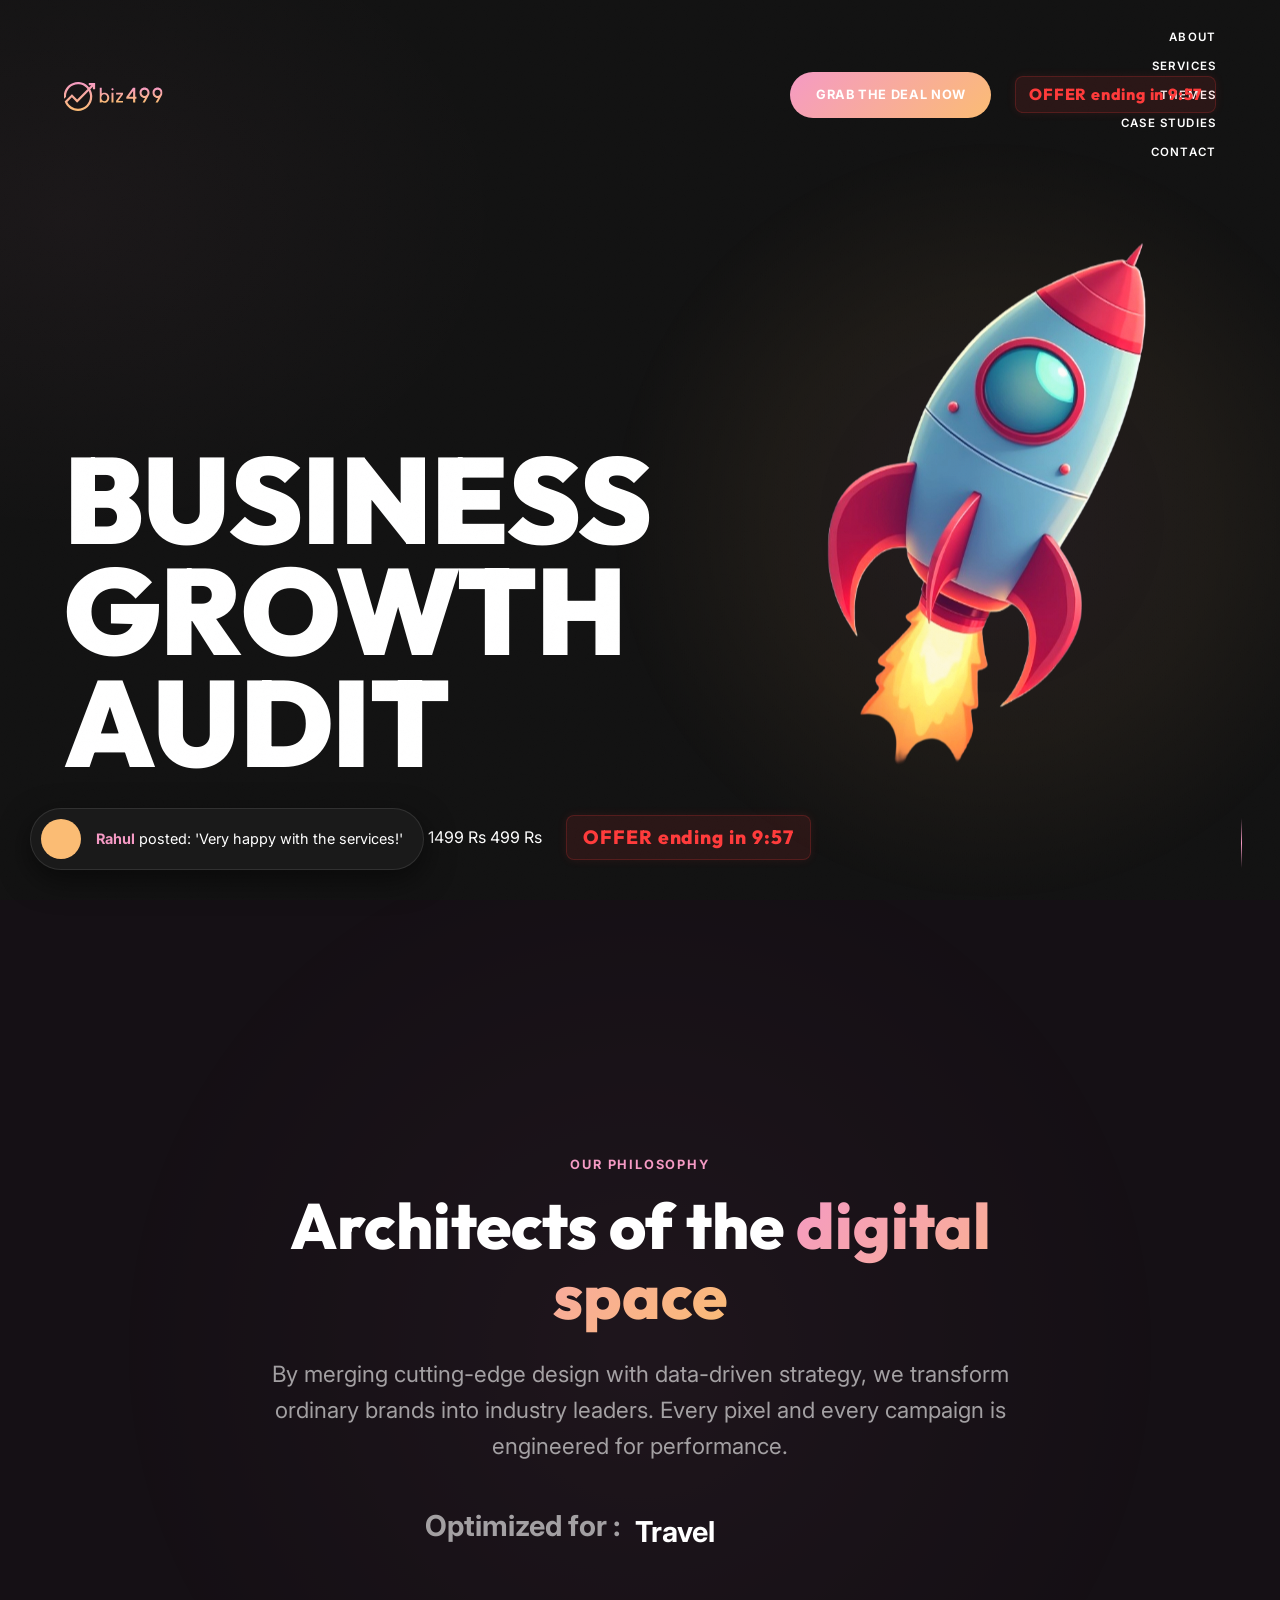
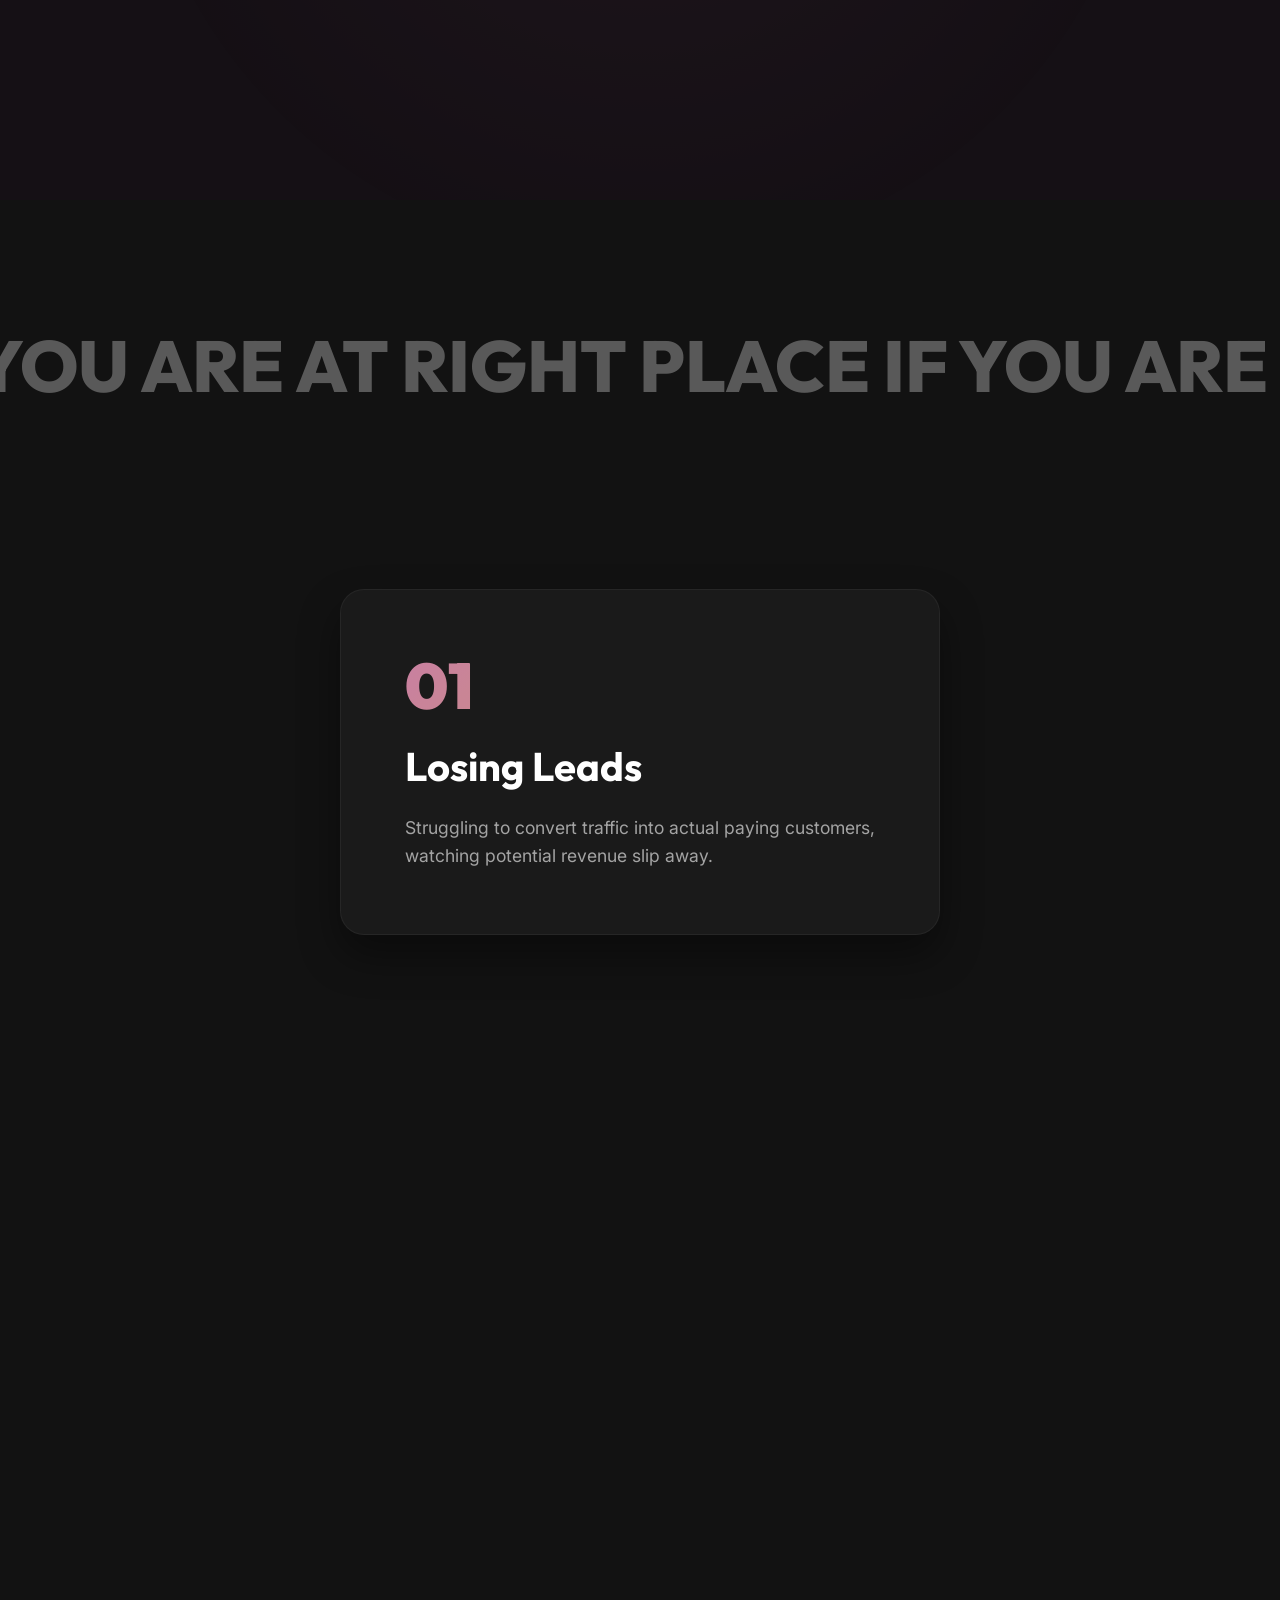
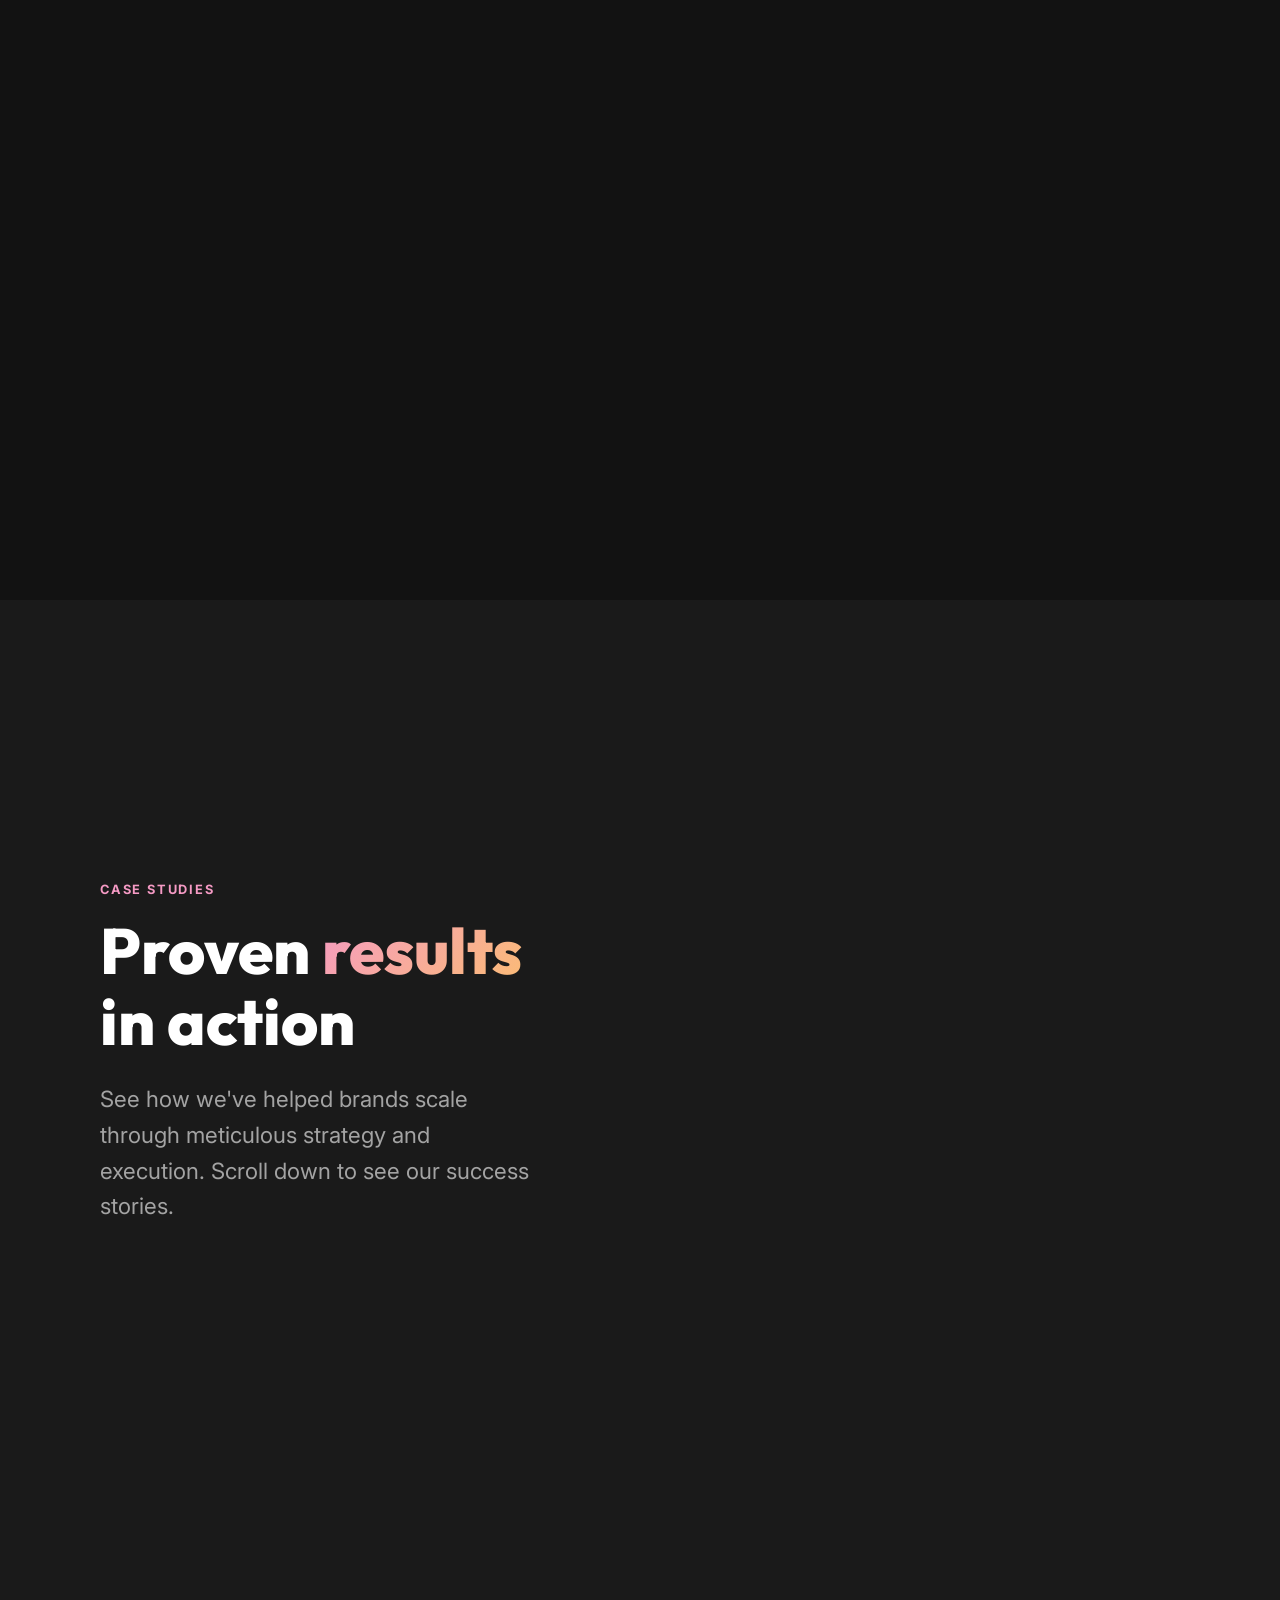
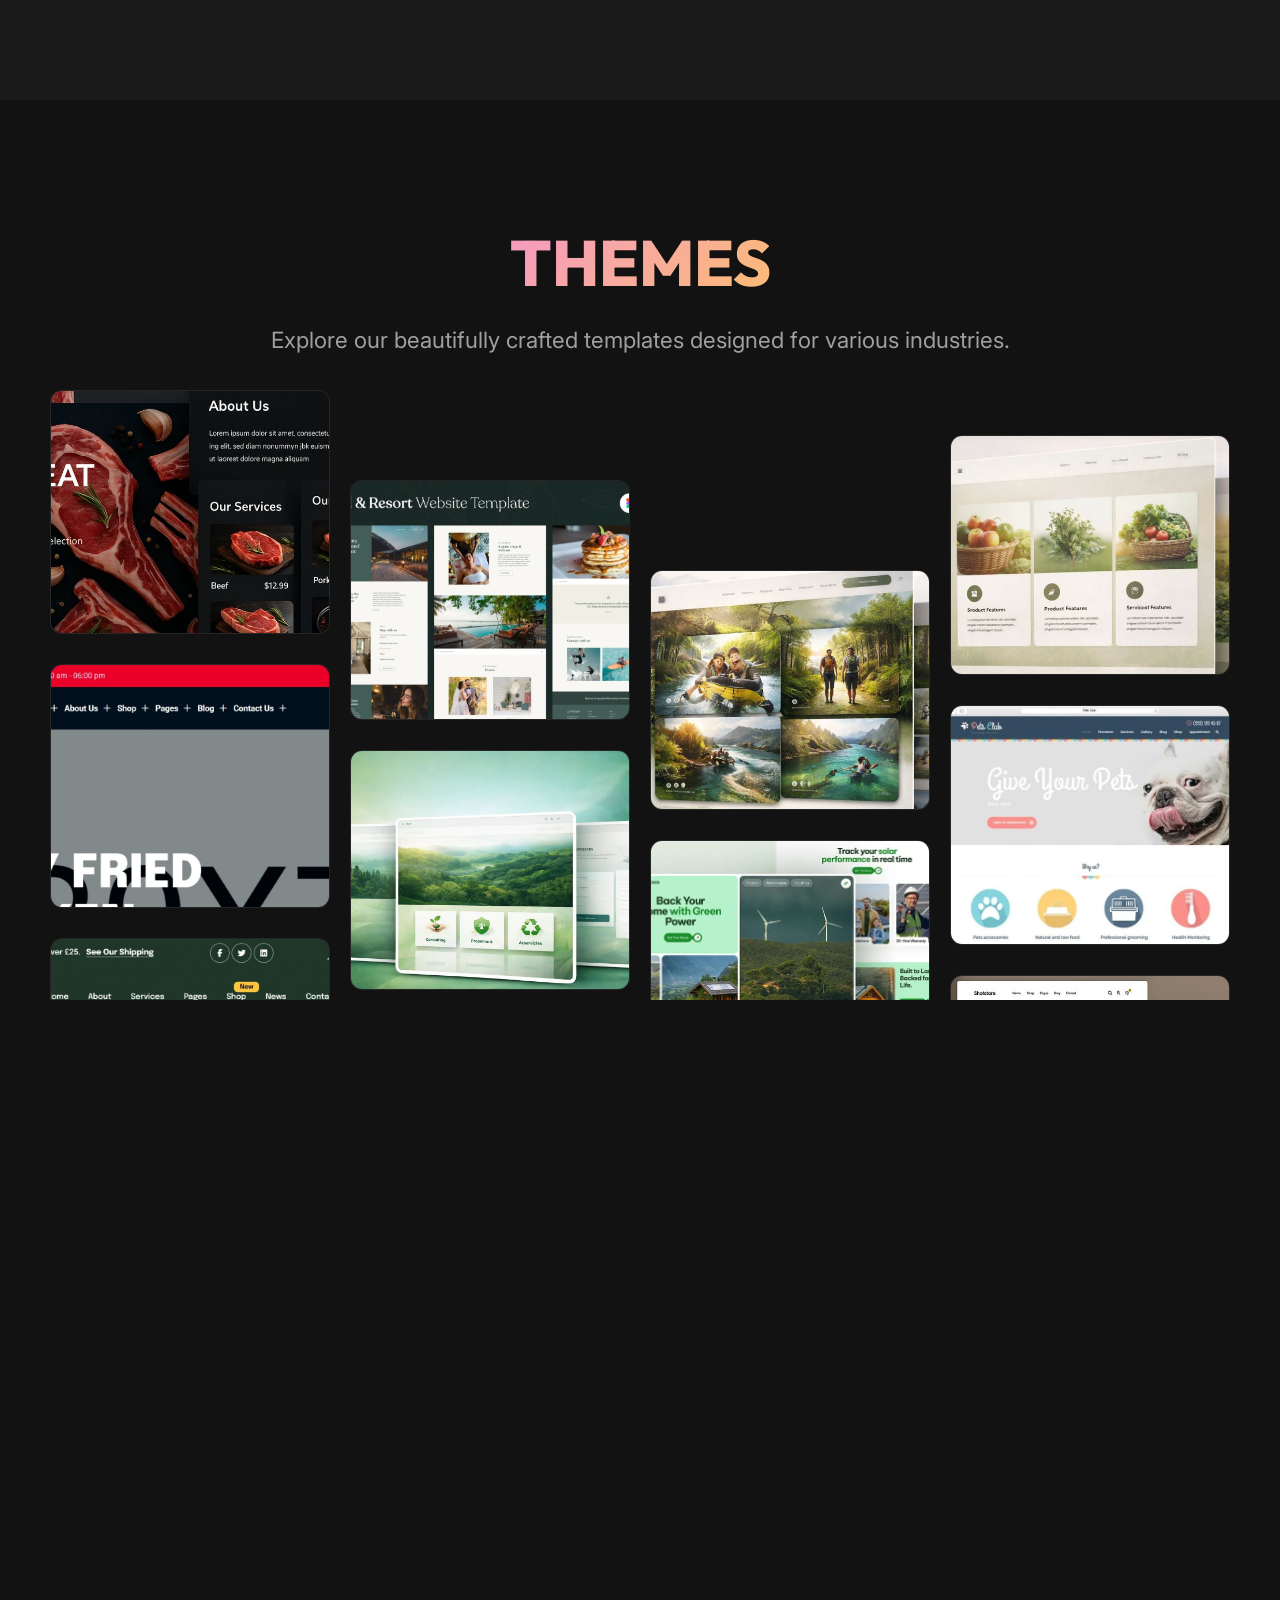
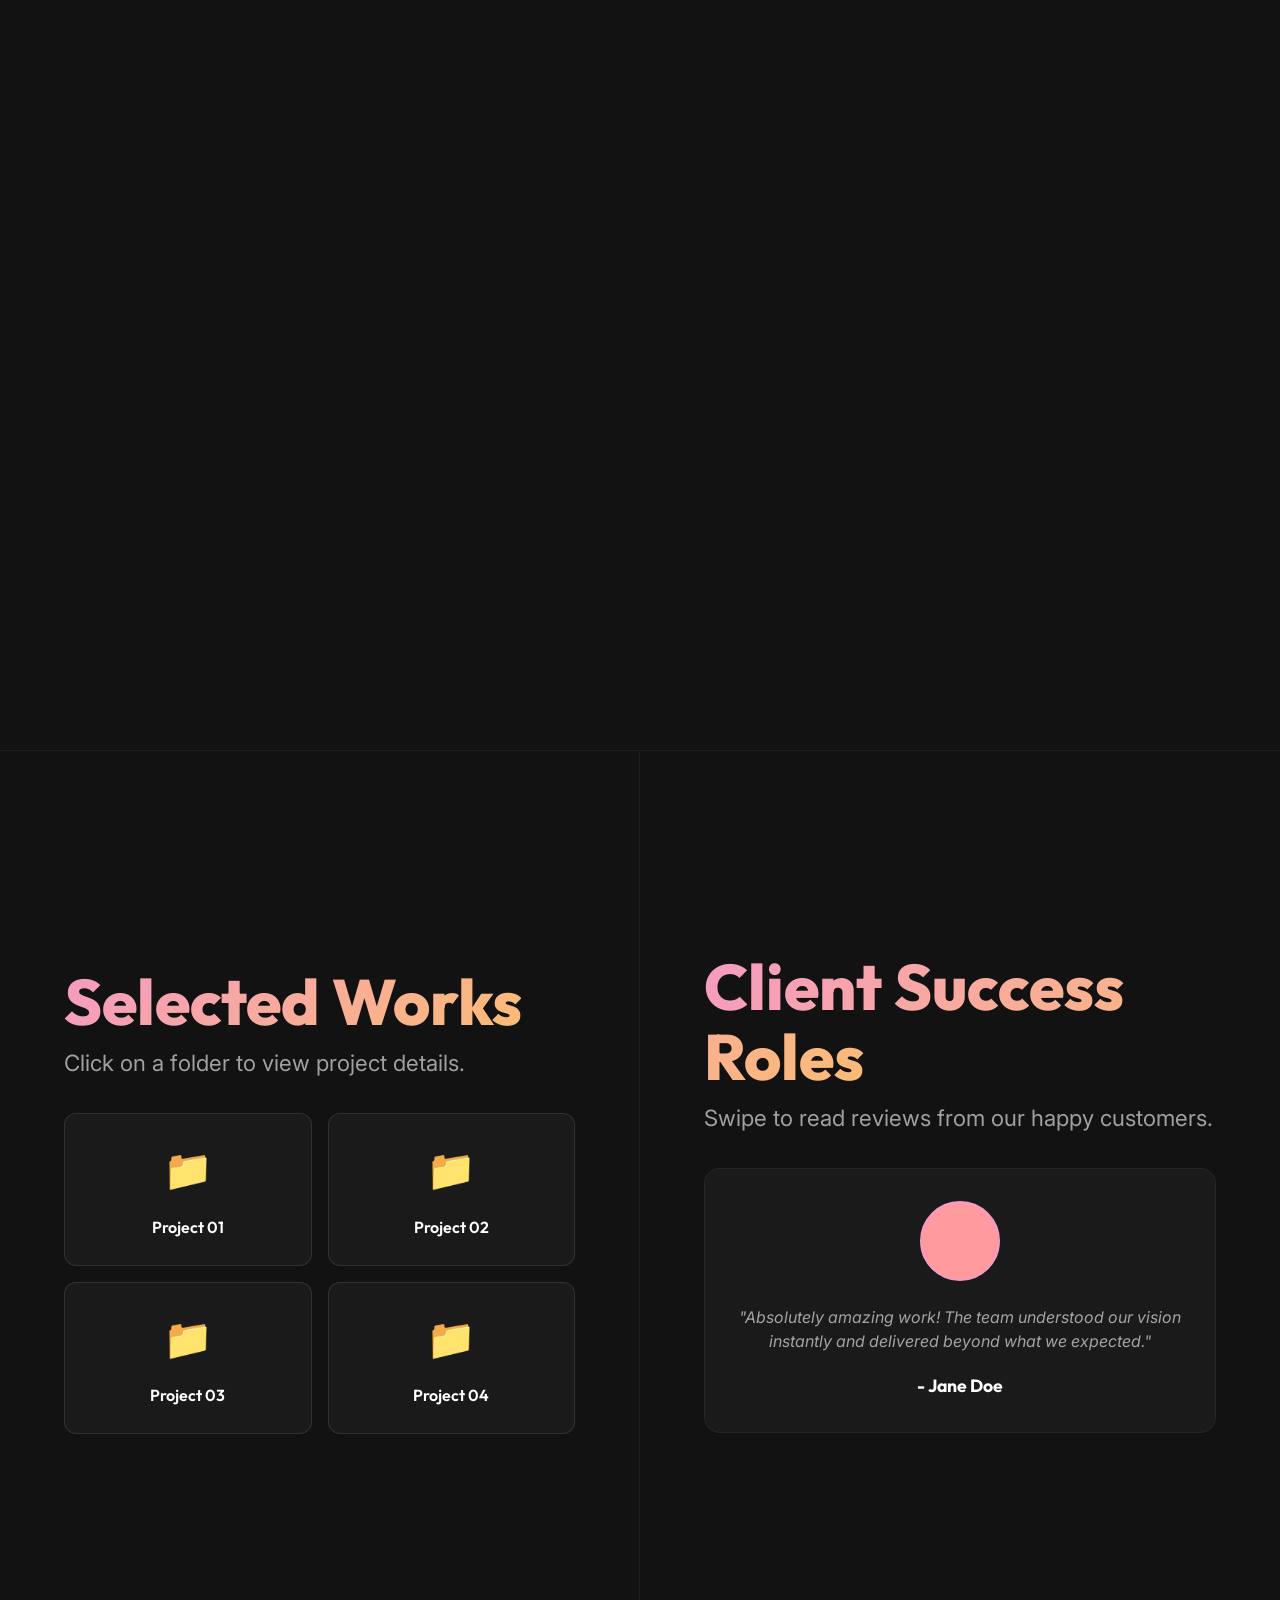
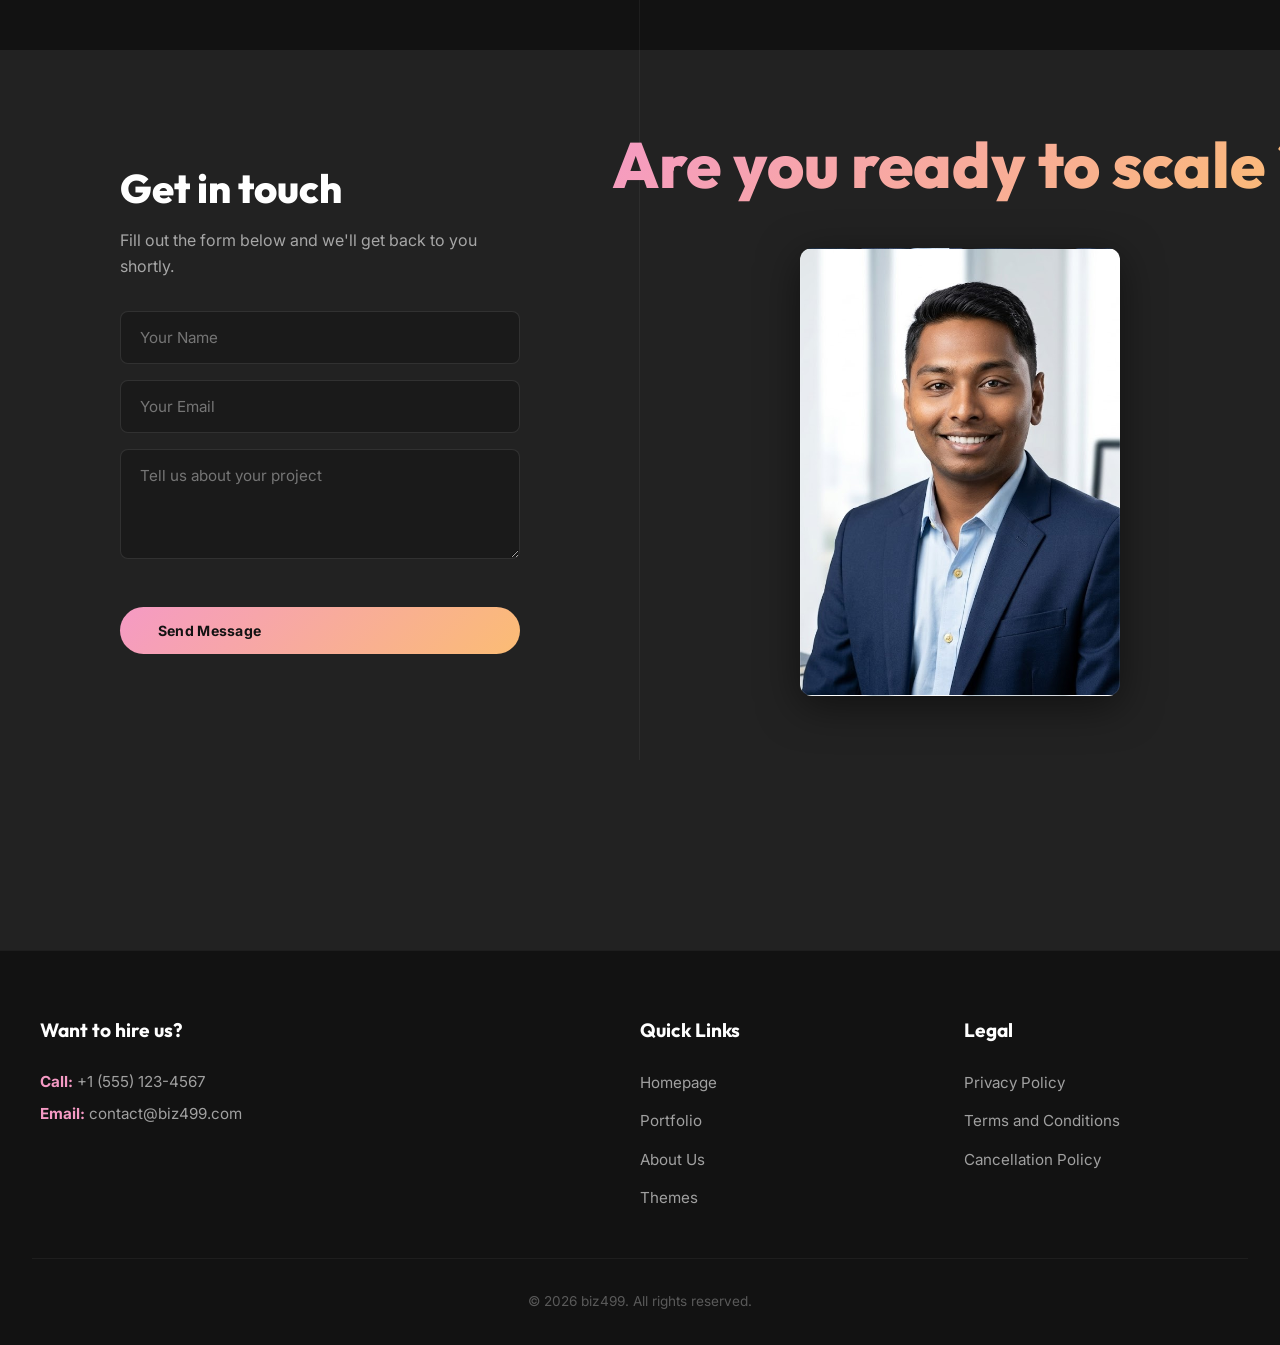
==== commit 8b5f7c2a: "ui updated" ====
--- a/index.html
+++ b/index.html
@@ -62,8 +62,8 @@
       <a href="#contact" class="nav-link" id="navContact">CONTACT</a>
     </nav>
     <div class="nav-action-wrapper" id="navActionWrapper">
-      <a href="#contact" class="nav-cta-btn" id="navCtaBtn">Start your business Growth Audit</a>
-      <div class="countdown-timer nav-timer">10:00</div>
+      <a href="#contact" class="nav-cta-btn" id="navCtaBtn">GRAB THE DEAL NOW </a>
+      <div class="countdown-timer nav-timer"> offer ending in 10:00</div>
     </div>
   </header>
 
@@ -81,24 +81,25 @@
     <!-- Main headline -->
     <div class="hero-headline" id="heroHeadline">
       <h1>
-        <span class="line line-1">DIGITAL MARKETING</span>
-        <span class="line line-2">SOLUTIONS</span>
+        <span class="line line-1">BUSINESS </br> GROWTH </br> AUDIT</span>
+
+
       </h1>
     </div>
 
+    <!-- CTA button -->
     <!-- CTA button -->
     <div class="hero-cta" id="heroCta">
-        <a href="#contact" class="cta-btn" id="ctaBtn">Start your business Growth Audit</a>
-        <div class="countdown-timer hero-timer">10:00</div>
-    <!-- Bottom bar -->
-    <div class="hero-bottom" id="heroBottom">
-      <p class="description" id="heroDescription">
-        At biz499, we understand that no two businesses are the same. That's why we offer a full suite of services,
-        each tailored to address your unique challenges and goals. Our team combines <em>creativity</em> with data.
-      </p>
-      <p class="tagline" id="tagline">
-        Tailored strategies,<br />guaranteed results
-      </p>
+      <div class="offer-wrapper">
+
+
+      </div>
+      <a href="#contact" class="cta-btn" id="ctaBtn">Start your business Growth Audit</a>
+      <div class="price-drop">
+        <span class="price-old">1499 Rs</span>
+        <span class="price-new">499 Rs</span>
+      </div>
+      <div class="countdown-timer hero-timer"> OFFER ending in 10:00</div>
     </div>
 
     <!-- Scroll hint -->
@@ -256,107 +257,107 @@
         <h2 class="section-title"><span class="gradient-text">THEMES</span></h2>
         <p class="section-desc">Explore our beautifully crafted templates designed for various industries.</p>
       </div>
-      
+
       <div class="gallery-container" id="galleryContainer">
-          <!-- Column 1 (Moves fastest, starts early) -->
-          <div class="gallery-column" data-speed="2.5" style="transform: translateY(0);">
-              <div class="gallery-card">
-                  <div class="card-img" style="background-image: url('assets/theme1.jpg'); background-color: #ff9a9e;"></div>
-                  <div class="card-content">
-                    <h3>Theme Alpha</h3>
-                    <p>Minimalist design for creative portfolios.</p>
-                  </div>
-              </div>
-              <div class="gallery-card">
-                  <div class="card-img" style="background-image: url('assets/theme2.jpg'); background-color: #fecfef;"></div>
-                  <div class="card-content">
-                    <h3>Theme Beta</h3>
-                    <p>Dark mode optimized for photographers.</p>
-                  </div>
-              </div>
-              <div class="gallery-card">
-                  <div class="card-img" style="background-image: url('assets/theme3.jpg'); background-color: #ff9a9e;"></div>
-                  <div class="card-content">
-                    <h3>Theme Gamma</h3>
-                    <p>Clean and bold typography.</p>
-                  </div>
-              </div>
-          </div>
-
-          <!-- Column 2 (Moves slower, starts lower) -->
-          <div class="gallery-column" data-speed="1.2" style="transform: translateY(10vh);">
-              <div class="gallery-card">
-                  <div class="card-img" style="background-image: url('assets/theme4.jpg'); background-color: #a18cd1;"></div>
-                  <div class="card-content">
-                    <h3>Theme Delta</h3>
-                    <p>Corporate design for agencies.</p>
-                  </div>
-              </div>
-              <div class="gallery-card">
-                  <div class="card-img" style="background-image: url('assets/theme5.jpg'); background-color: #fbc2eb;"></div>
-                  <div class="card-content">
-                    <h3>Theme Epsilon</h3>
-                    <p>Fun and vibrant layout.</p>
-                  </div>
-              </div>
-              <div class="gallery-card">
-                  <div class="card-img" style="background-image: url('assets/theme6.jpg'); background-color: #a18cd1;"></div>
-                  <div class="card-content">
-                    <h3>Theme Zeta</h3>
-                    <p>Elegant layout for modern brands.</p>
-                  </div>
-              </div>
-          </div>
-
-          <!-- Column 3 (Moves fastest, starts lowest) -->
-          <div class="gallery-column" data-speed="2.2" style="transform: translateY(20vh);">
-              <div class="gallery-card">
-                  <div class="card-img" style="background-image: url('assets/theme7.jpg'); background-color: #84fab0;"></div>
-                  <div class="card-content">
-                    <h3>Theme Eta</h3>
-                    <p>Interactive webgl experience.</p>
-                  </div>
-              </div>
-              <div class="gallery-card">
-                  <div class="card-img" style="background-image: url('assets/theme8.jpg'); background-color: #8fd3f4;"></div>
-                  <div class="card-content">
-                    <h3>Theme Theta</h3>
-                    <p>Responsive e-commerce template.</p>
-                  </div>
-              </div>
-              <div class="gallery-card">
-                  <div class="card-img" style="background-image: url('assets/theme9.jpg'); background-color: #84fab0;"></div>
-                  <div class="card-content">
-                    <h3>Theme Iota</h3>
-                    <p>Sleek blog and news layout.</p>
-                  </div>
-              </div>
-          </div>
-
-          <!-- Column 4 (Moves slowest, starts at 0) -->
-          <div class="gallery-column" data-speed="0.8" style="transform: translateY(5vh);">
-              <div class="gallery-card">
-                  <div class="card-img" style="background-image: url('assets/theme10.jpg'); background-color: #fccb90;"></div>
-                  <div class="card-content">
-                    <h3>Theme Kappa</h3>
-                    <p>SaaS product landing page.</p>
-                  </div>
-              </div>
-              <div class="gallery-card">
-                  <div class="card-img" style="background-image: url('assets/theme11.jpg'); background-color: #d57eeb;"></div>
-                  <div class="card-content">
-                    <h3>Theme Lambda</h3>
-                    <p>App showcase and download.</p>
-                  </div>
-              </div>
-              <div class="gallery-card">
-                  <div class="card-img" style="background-image: url('assets/theme12.jpg'); background-color: #fccb90;"></div>
-                  <div class="card-content">
-                    <h3>Theme Mu</h3>
-                    <p>Classic grid for easy reading.</p>
-                  </div>
-              </div>
-          </div>
+        <!-- Column 1 (Moves fastest, starts early) -->
+        <div class="gallery-column" data-speed="2.5" style="transform: translateY(0);">
+          <div class="gallery-card">
+            <div class="card-img" style="background-image: url('assets/theme1.jpeg'); background-color: #ff9a9e;"></div>
+            <div class="card-content">
+              <h3>Theme Alpha</h3>
+              <p>Minimalist design for creative portfolios.</p>
+            </div>
+          </div>
+          <div class="gallery-card">
+            <div class="card-img" style="background-image: url('assets/theme2.jpeg'); background-color: #fecfef;"></div>
+            <div class="card-content">
+              <h3>Theme Beta</h3>
+              <p>Dark mode optimized for photographers.</p>
+            </div>
+          </div>
+          <div class="gallery-card">
+            <div class="card-img" style="background-image: url('assets/theme3.jpeg'); background-color: #ff9a9e;"></div>
+            <div class="card-content">
+              <h3>Theme Gamma</h3>
+              <p>Clean and bold typography.</p>
+            </div>
+          </div>
+        </div>
+
+        <!-- Column 2 (Moves slower, starts lower) -->
+        <div class="gallery-column" data-speed="1.2" style="transform: translateY(10vh);">
+          <div class="gallery-card">
+            <div class="card-img" style="background-image: url('assets/theme4.jpeg'); background-color: #a18cd1;"></div>
+            <div class="card-content">
+              <h3>Theme Delta</h3>
+              <p>Corporate design for agencies.</p>
+            </div>
+          </div>
+          <div class="gallery-card">
+            <div class="card-img" style="background-image: url('assets/theme5.jpeg'); background-color: #fbc2eb;"></div>
+            <div class="card-content">
+              <h3>Theme Epsilon</h3>
+              <p>Fun and vibrant layout.</p>
+            </div>
+          </div>
+          <div class="gallery-card">
+            <div class="card-img" style="background-image: url('assets/theme6.jpeg'); background-color: #a18cd1;"></div>
+            <div class="card-content">
+              <h3>Theme Zeta</h3>
+              <p>Elegant layout for modern brands.</p>
+            </div>
+          </div>
+        </div>
+
+        <!-- Column 3 (Moves fastest, starts lowest) -->
+        <div class="gallery-column" data-speed="2.2" style="transform: translateY(20vh);">
+          <div class="gallery-card">
+            <div class="card-img" style="background-image: url('assets/theme7.jpeg'); background-color: #84fab0;"></div>
+            <div class="card-content">
+              <h3>Theme Eta</h3>
+              <p>Interactive webgl experience.</p>
+            </div>
+          </div>
+          <div class="gallery-card">
+            <div class="card-img" style="background-image: url('assets/theme8.jpeg'); background-color: #8fd3f4;"></div>
+            <div class="card-content">
+              <h3>Theme Theta</h3>
+              <p>Responsive e-commerce template.</p>
+            </div>
+          </div>
+          <div class="gallery-card">
+            <div class="card-img" style="background-image: url('assets/theme9.jpeg'); background-color: #84fab0;"></div>
+            <div class="card-content">
+              <h3>Theme Iota</h3>
+              <p>Sleek blog and news layout.</p>
+            </div>
+          </div>
+        </div>
+
+        <!-- Column 4 (Moves slowest, starts at 0) -->
+        <div class="gallery-column" data-speed="0.8" style="transform: translateY(5vh);">
+          <div class="gallery-card">
+            <div class="card-img" style="background-image: url('assets/theme10.jpeg'); background-color: #fccb90;"></div>
+            <div class="card-content">
+              <h3>Theme Kappa</h3>
+              <p>SaaS product landing page.</p>
+            </div>
+          </div>
+          <div class="gallery-card">
+            <div class="card-img" style="background-image: url('assets/theme11.jpeg'); background-color: #d57eeb;"></div>
+            <div class="card-content">
+              <h3>Theme Lambda</h3>
+              <p>App showcase and download.</p>
+            </div>
+          </div>
+          <div class="gallery-card">
+            <div class="card-img" style="background-image: url('assets/theme12.jpeg'); background-color: #fccb90;"></div>
+            <div class="card-content">
+              <h3>Theme Mu</h3>
+              <p>Classic grid for easy reading.</p>
+            </div>
+          </div>
+        </div>
       </div>
 
       <!-- Outro that fades in when scrolled up -->
@@ -377,25 +378,29 @@
         <h2 class="section-title"><span class="gradient-text">Selected Works</span></h2>
         <p class="section-desc">Click on a folder to view project details.</p>
       </div>
-      
+
       <div class="folders-grid">
         <!-- Folder 1 -->
-        <div class="folder-item" data-title="Brand Evolution" data-desc="Complete rebranding and marketing strategy for a top tech startup." data-color="#F59AC4">
+        <div class="folder-item" data-title="Brand Evolution"
+          data-desc="Complete rebranding and marketing strategy for a top tech startup." data-color="#F59AC4">
           <div class="folder-icon">📁</div>
           <span class="folder-name">Project 01</span>
         </div>
         <!-- Folder 2 -->
-        <div class="folder-item" data-title="App Launch Campaign" data-desc="Generated 100k+ downloads in the first week through targeted ads." data-color="#FBBC74">
+        <div class="folder-item" data-title="App Launch Campaign"
+          data-desc="Generated 100k+ downloads in the first week through targeted ads." data-color="#FBBC74">
           <div class="folder-icon">📁</div>
           <span class="folder-name">Project 02</span>
         </div>
         <!-- Folder 3 -->
-        <div class="folder-item" data-title="E-Commerce Redesign" data-desc="Boosted customer retention by 40% with a seamless UX overhaul." data-color="#a18cd1">
+        <div class="folder-item" data-title="E-Commerce Redesign"
+          data-desc="Boosted customer retention by 40% with a seamless UX overhaul." data-color="#a18cd1">
           <div class="folder-icon">📁</div>
           <span class="folder-name">Project 03</span>
         </div>
         <!-- Folder 4 -->
-        <div class="folder-item" data-title="SEO Optimization" data-desc="Achieved Page 1 rankings globally for competitive keywords." data-color="#84fab0">
+        <div class="folder-item" data-title="SEO Optimization"
+          data-desc="Achieved Page 1 rankings globally for competitive keywords." data-color="#84fab0">
           <div class="folder-icon">📁</div>
           <span class="folder-name">Project 04</span>
         </div>
@@ -413,19 +418,22 @@
         <!-- Slide 1 -->
         <div class="feedback-card">
           <div class="feedback-photo" style="background-color: #ff9a9e;"></div>
-          <p class="feedback-text">"Absolutely amazing work! The team understood our vision instantly and delivered beyond what we expected."</p>
+          <p class="feedback-text">"Absolutely amazing work! The team understood our vision instantly and delivered
+            beyond what we expected."</p>
           <h4 class="feedback-author">- Jane Doe</h4>
         </div>
         <!-- Slide 2 -->
         <div class="feedback-card">
           <div class="feedback-photo" style="background-color: #a18cd1;"></div>
-          <p class="feedback-text">"Our revenue doubled after implementing their digital marketing strategy. Highly recommended!"</p>
+          <p class="feedback-text">"Our revenue doubled after implementing their digital marketing strategy. Highly
+            recommended!"</p>
           <h4 class="feedback-author">- Michael Smith</h4>
         </div>
         <!-- Slide 3 -->
         <div class="feedback-card">
           <div class="feedback-photo" style="background-color: #fbc2eb;"></div>
-          <p class="feedback-text">"Professional, creative, and data-driven. The perfect partner for any modern business."</p>
+          <p class="feedback-text">"Professional, creative, and data-driven. The perfect partner for any modern
+            business."</p>
           <h4 class="feedback-author">- Sarah Johnson</h4>
         </div>
         <!-- Slide 4 -->
@@ -527,7 +535,7 @@
         <p><strong>Call:</strong> +1 (555) 123-4567</p>
         <p><strong>Email:</strong> contact@biz499.com</p>
       </div>
-      
+
       <div class="footer-col links-col">
         <h3>Quick Links</h3>
         <ul>
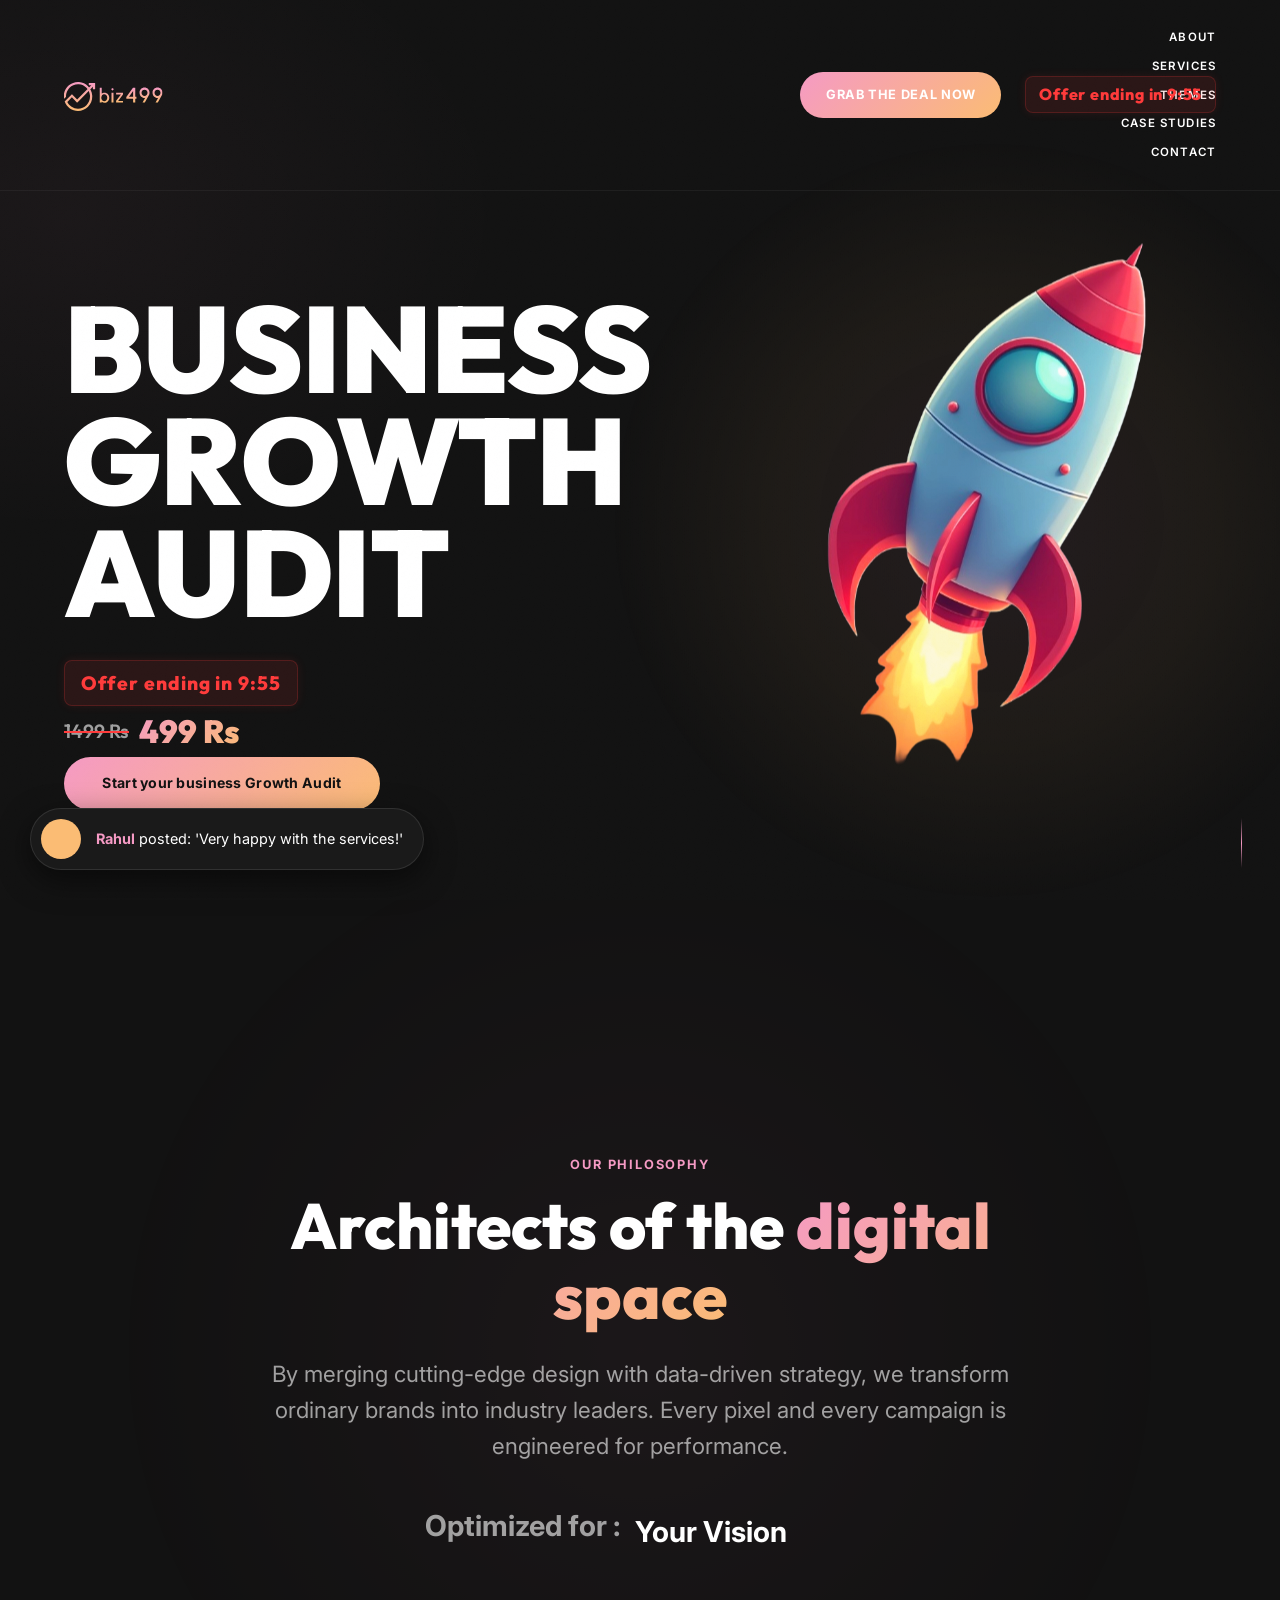
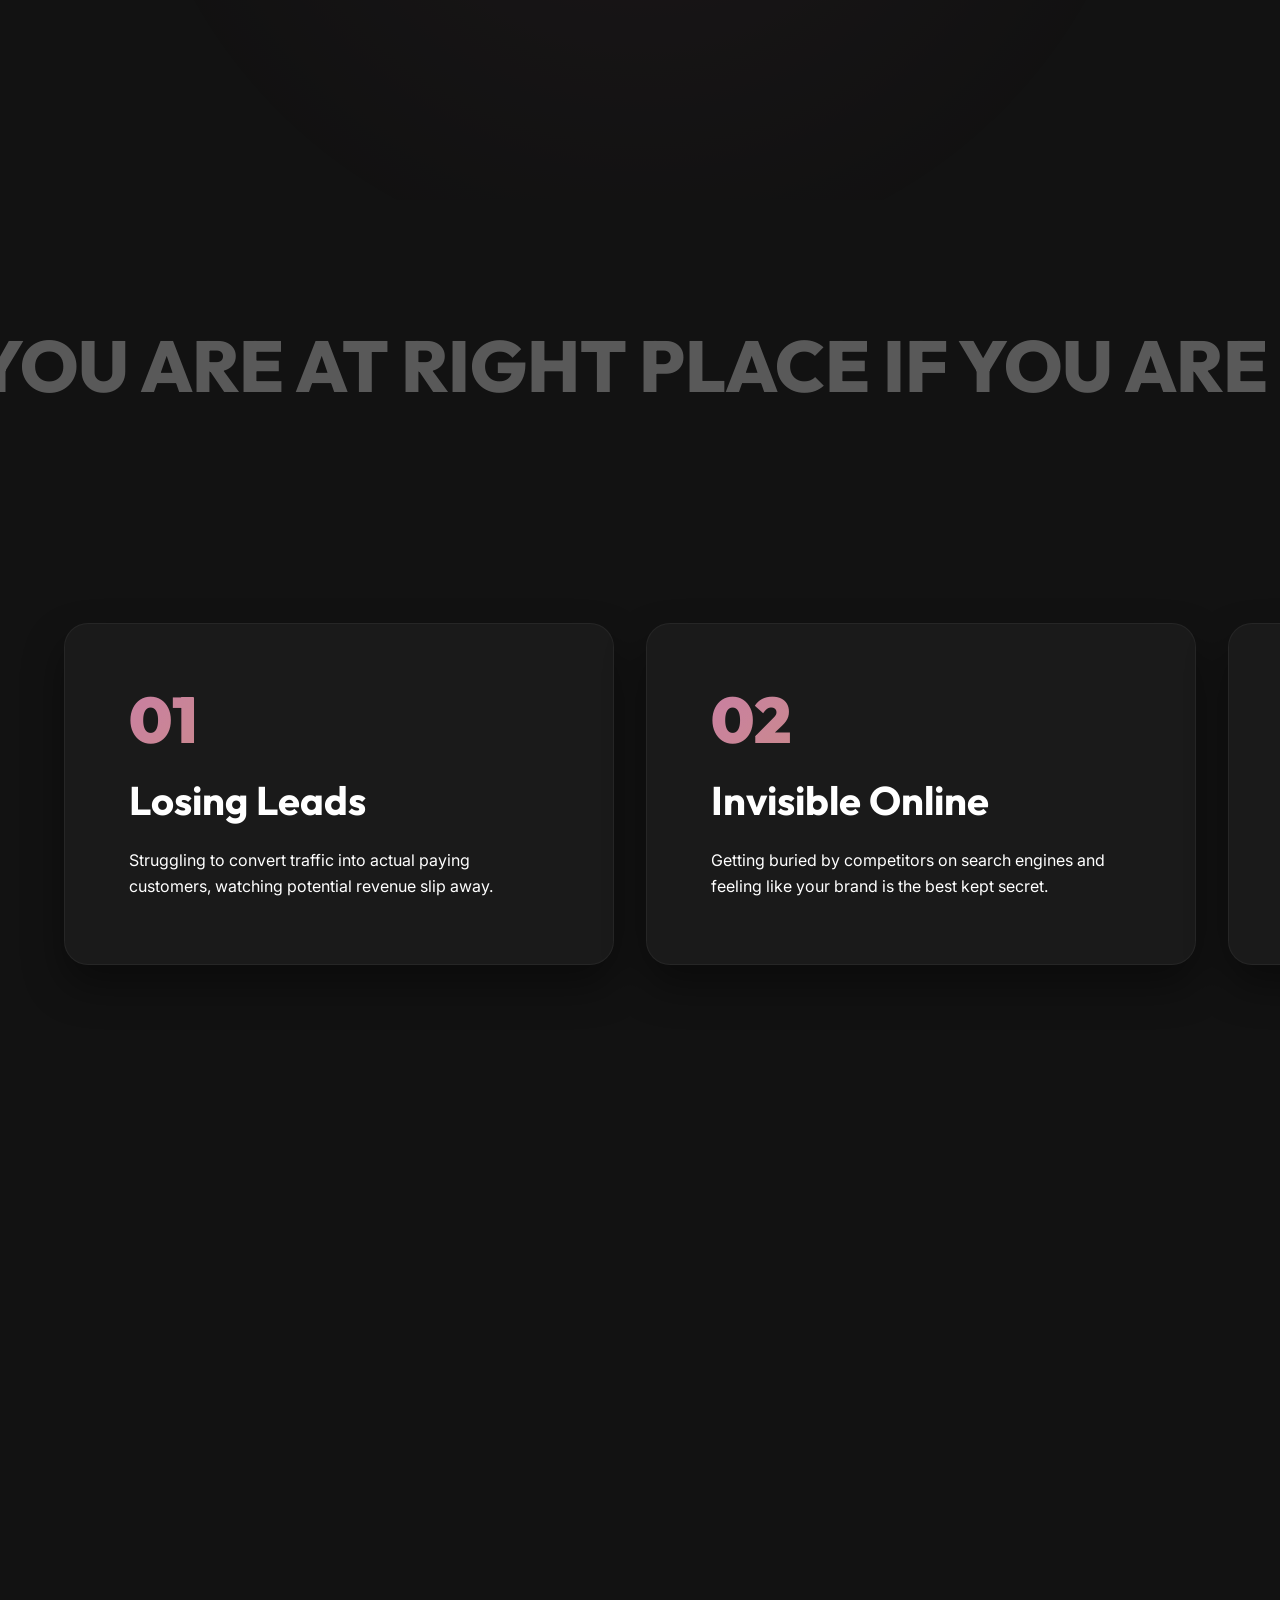
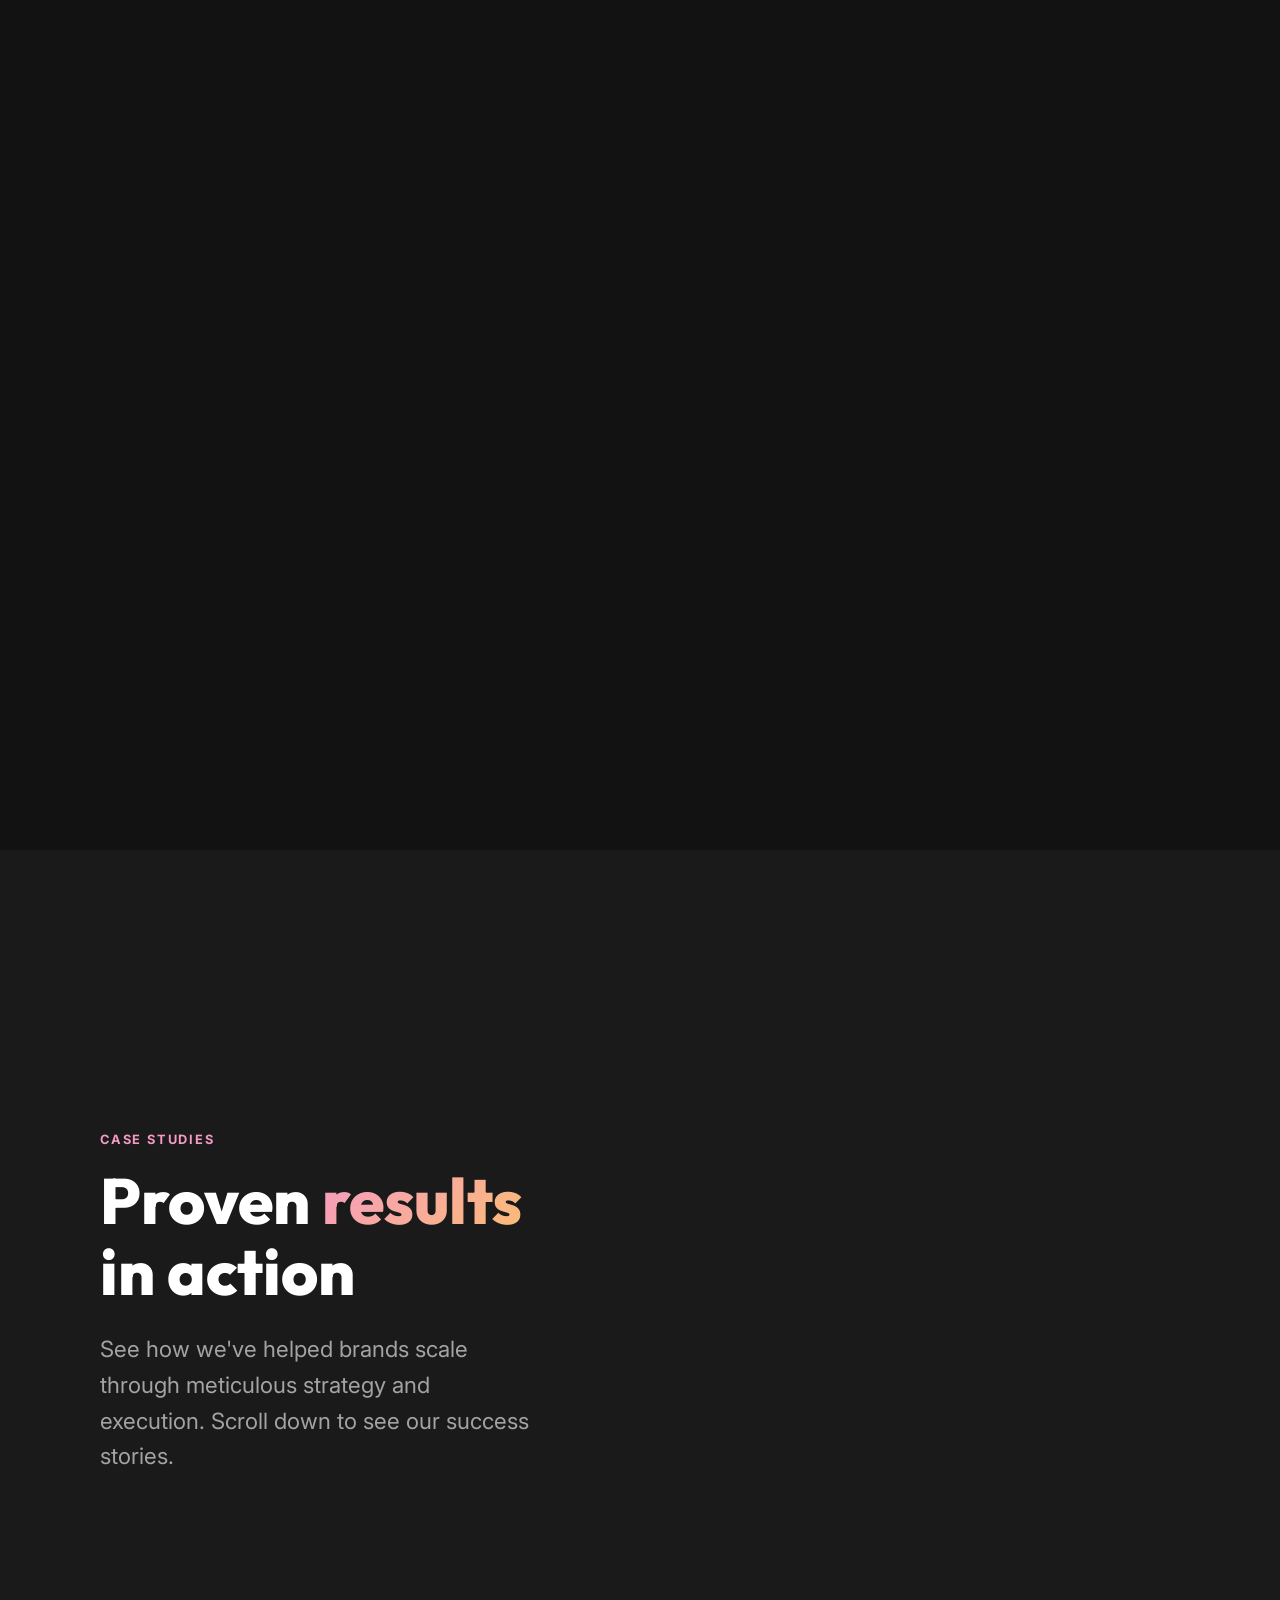
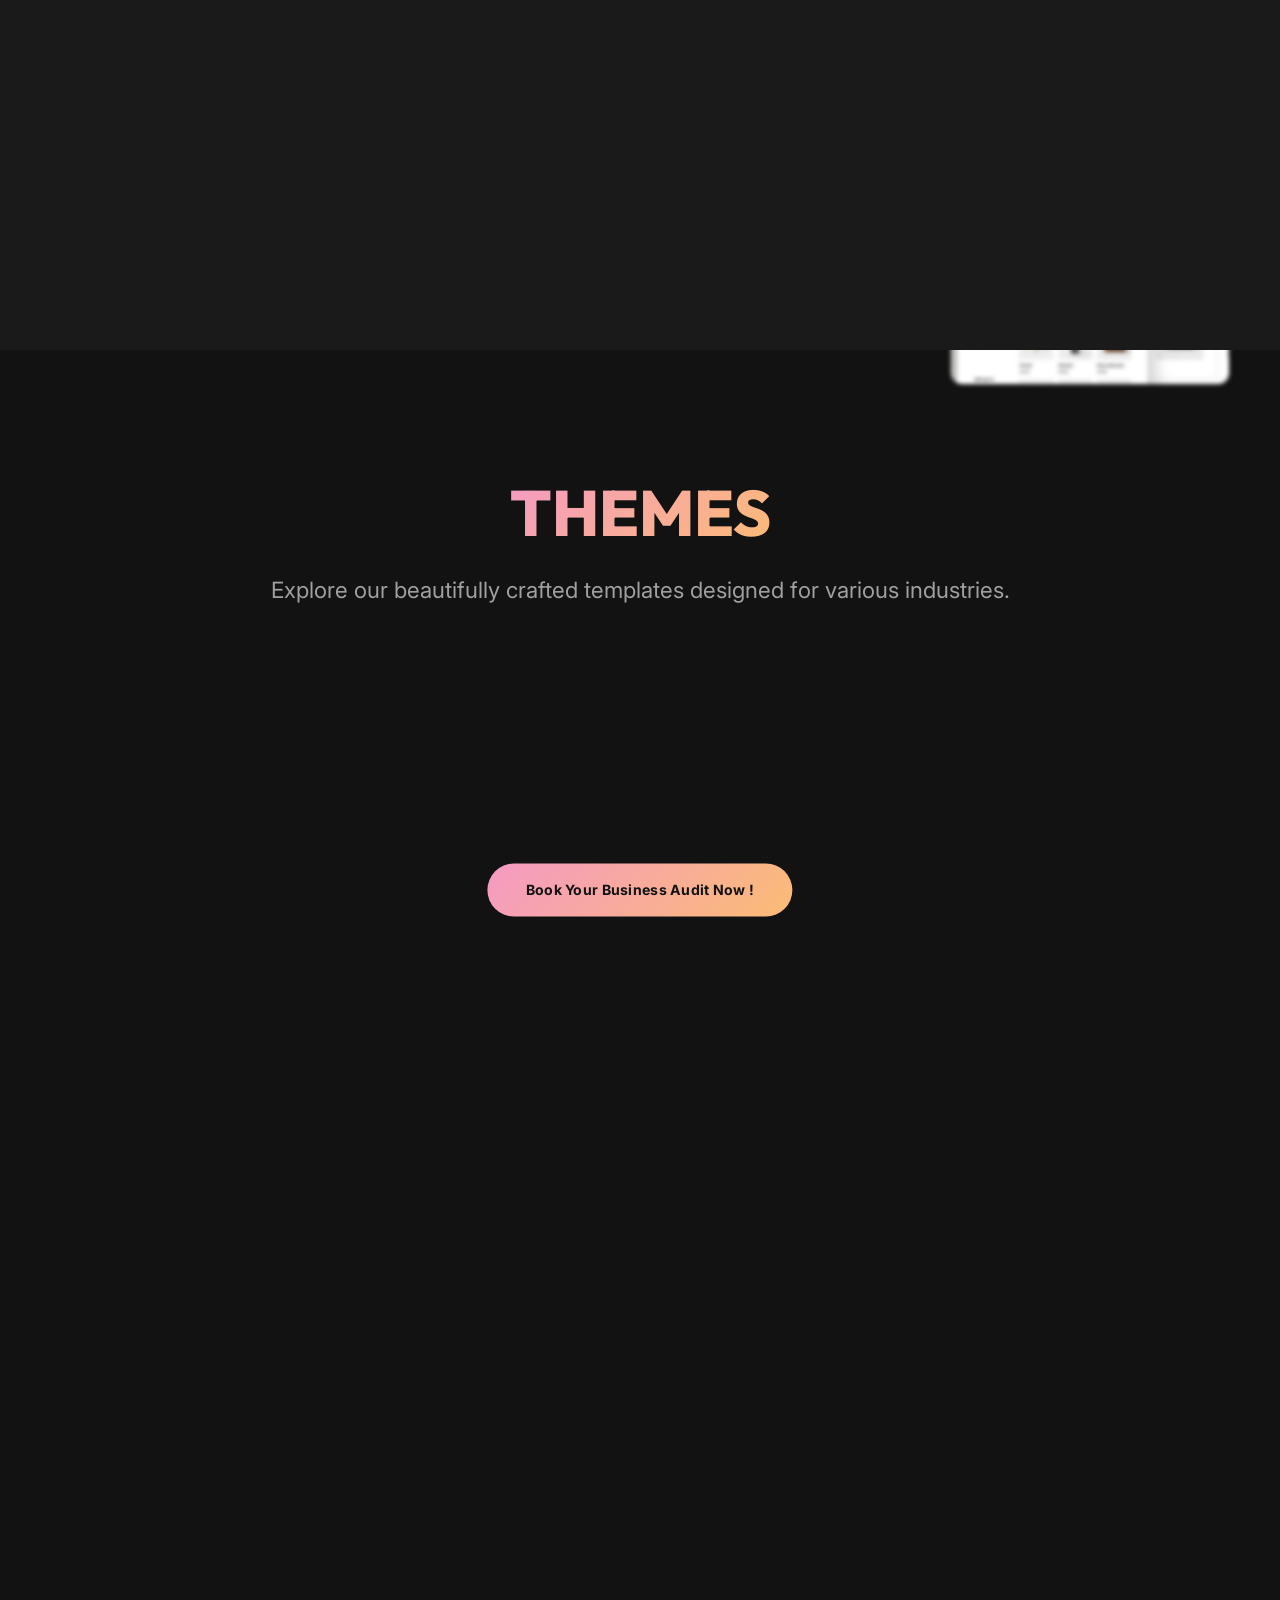
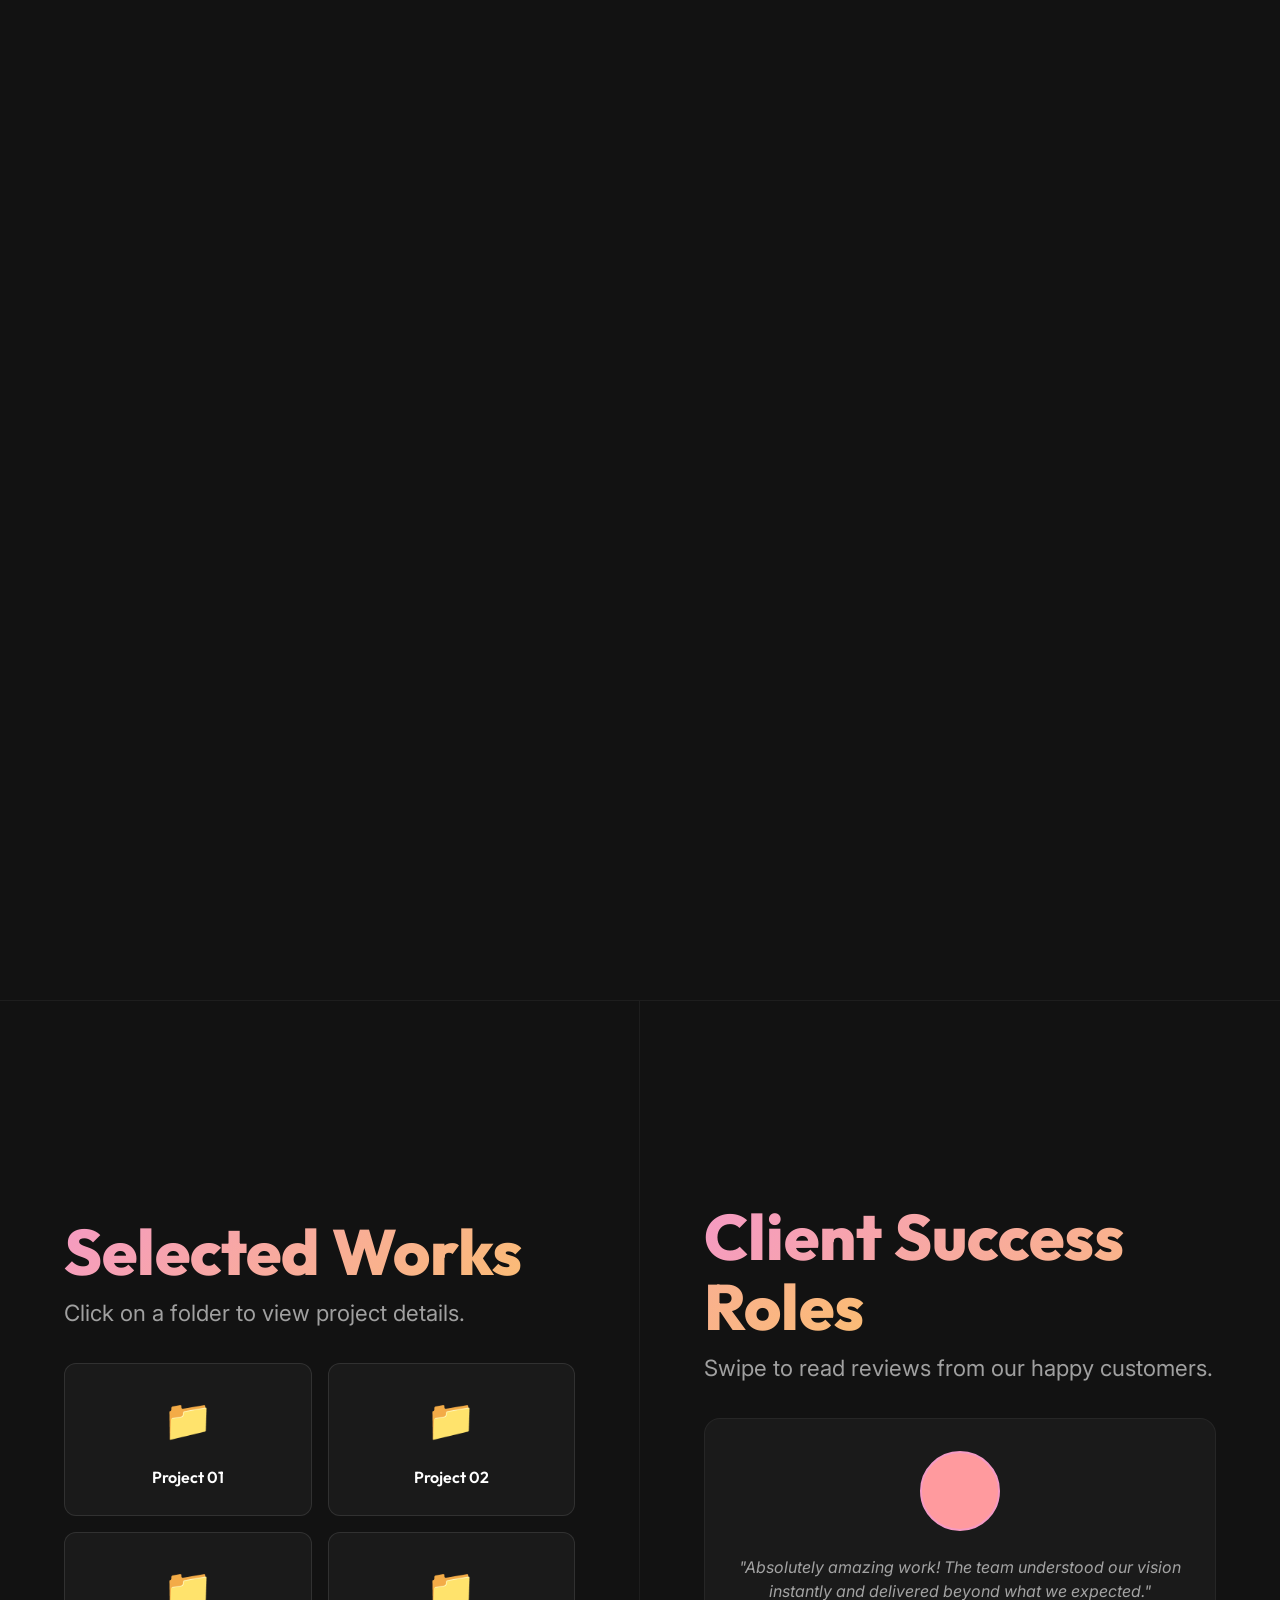
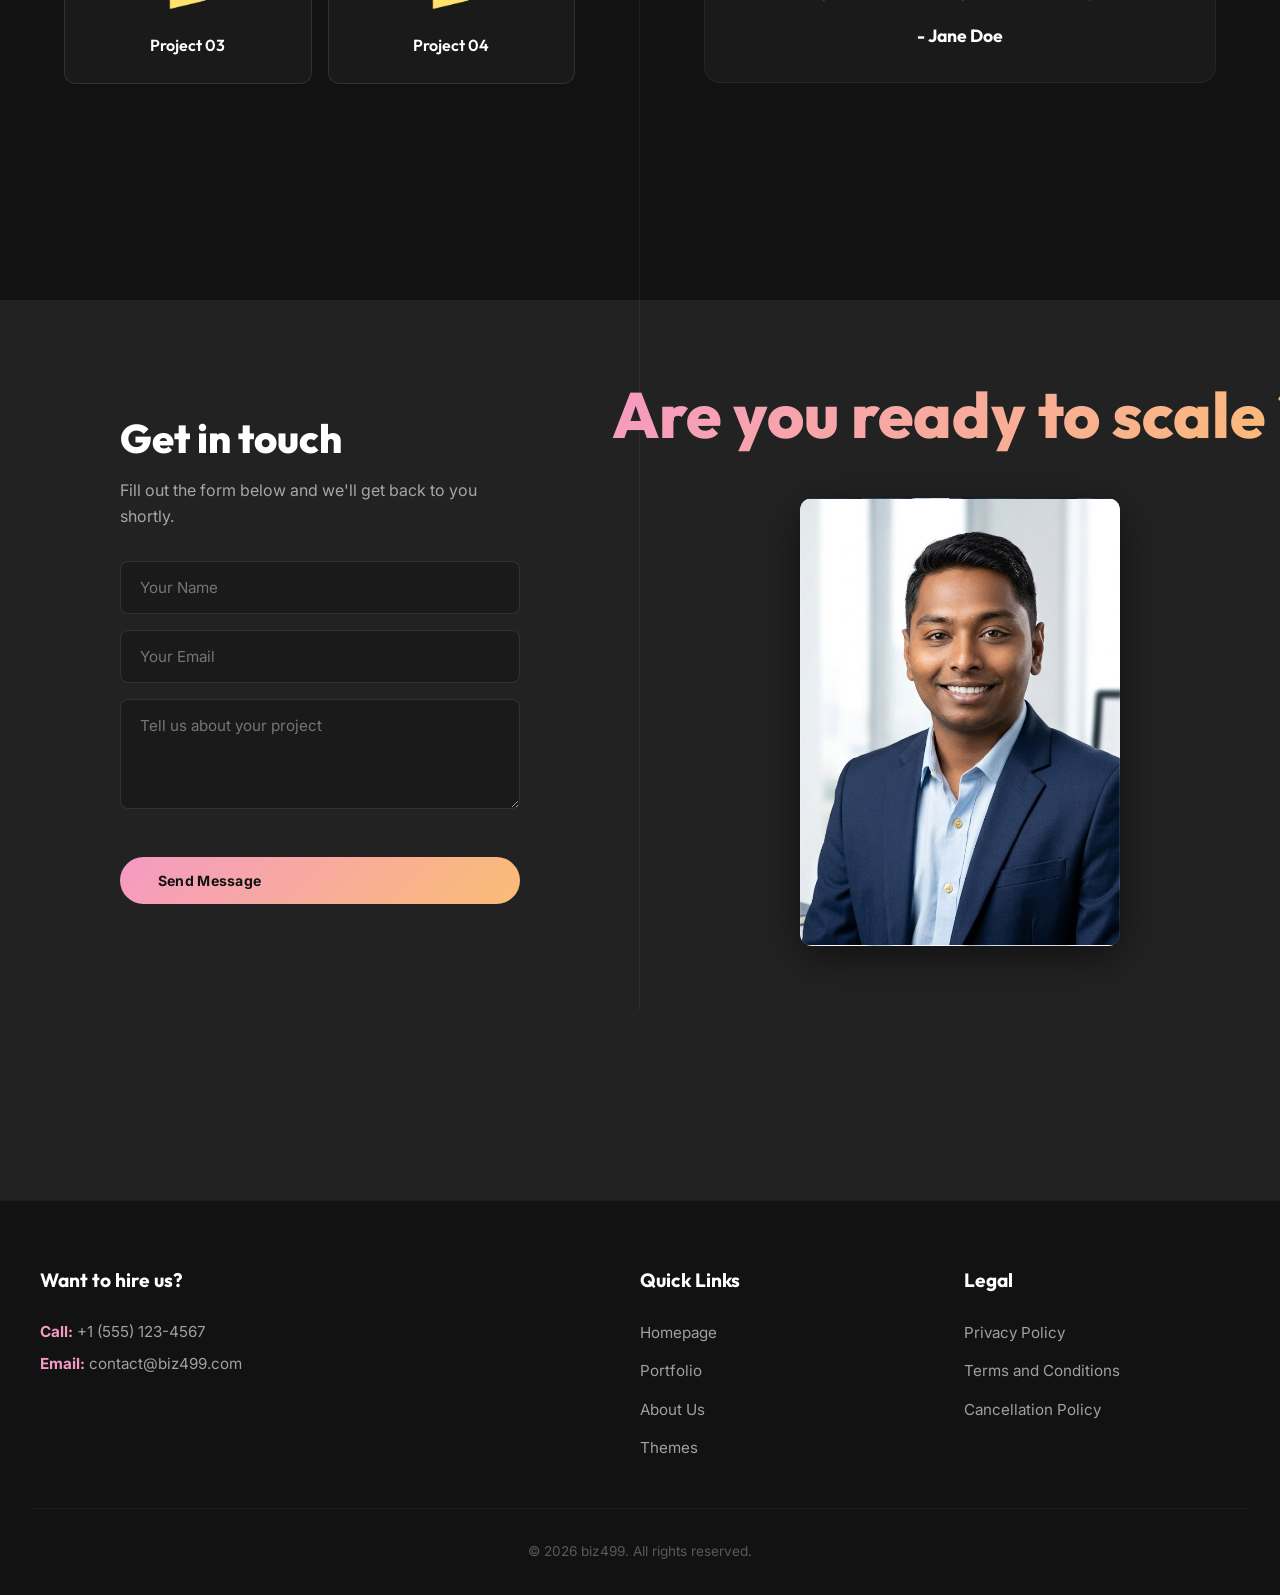
==== commit fea764bf: "mobile responsiveness\" ====
--- a/index.html
+++ b/index.html
@@ -90,17 +90,19 @@
     <!-- CTA button -->
     <!-- CTA button -->
     <div class="hero-cta" id="heroCta">
-      <div class="offer-wrapper">
-
-
-      </div>
-      <a href="#contact" class="cta-btn" id="ctaBtn">Start your business Growth Audit</a>
-      <div class="price-drop">
-        <span class="price-old">1499 Rs</span>
-        <span class="price-new">499 Rs</span>
-      </div>
-      <div class="countdown-timer hero-timer"> OFFER ending in 10:00</div>
-    </div>
+  <div class="cta-elements-wrapper">
+    
+    <div class="countdown-timer hero-timer"> OFFER ending in 10:00</div>
+
+    <div class="price-drop">
+      <span class="price-old">1499 Rs</span>
+      <span class="price-new">499 Rs</span>
+    </div>
+
+    <a href="#contact" class="cta-btn" id="ctaBtn">Start your business Growth Audit</a>
+    
+  </div>
+</div>
 
     <!-- Scroll hint -->
     <div class="scroll-hint" id="scrollHint">
@@ -207,8 +209,7 @@
         <div class="card-icon">📈</div>
         <h3 class="card-title">Social Media Management</h3>
         <p class="card-text">Grow your brand on Instagram and Facebook with our Social Media Management plans designed
-          for every stage of business. From consistent content creation and audience engagement to strategic ad
-          management, we help you build authority, boost reach, and generate real results online. Choose a plan that
+          for every stage of business. Choose a plan that
           fits your goals: Basic (₹8,000/month) with 3 posts weekly & 1 ad management. Standard (₹15,000/month) with 5
           posts weekly & 3 ads management. Advanced (₹30,000/month) with daily posting & 5 ads management. All plans
           include festival creatives, analytics, and professional strategy support. Note: Ad spend is excluded and
@@ -568,6 +569,14 @@
     </div>
   </div>
 
+  <div class="mobile-footer">
+    <div class="m-timer-box">
+      <span class="m-timer-label">OFFER ENDS IN</span>
+      <span class="m-timer-val countdown-timer">10:00</span>
+    </div>
+    <a href="#contact" class="cta-btn-mobile">GRAB THE DEAL NOW</a>
+  </div>
+
   <script src="script.js"></script>
 </body>
 
--- a/style.css
+++ b/style.css
@@ -80,12 +80,18 @@
   justify-content: space-between;
   padding: 1.6rem clamp(2rem, 5vw, 4rem);
   pointer-events: none;
+  background: rgba(18, 18, 18, 0.75);
+  backdrop-filter: blur(12px);
+  -webkit-backdrop-filter: blur(12px);
+  border-bottom: 1px solid rgba(255, 255, 255, 0.05);
+  
   transition: background 0.4s ease, backdrop-filter 0.4s ease, padding 0.4s ease;
 }
 
 .navbar>* {
   pointer-events: auto;
 }
+
 
 /* ── Logo ── */
 .logo {
@@ -142,28 +148,39 @@
 }
 
 /* ── Scrolled State ── */
-.navbar.scrolled {
-  padding: 1rem clamp(2rem, 5vw, 4rem);
-  background: rgba(10, 10, 15, 0.85);
-  backdrop-filter: blur(12px);
-  border-bottom: 1px solid rgba(255,255,255,0.05);
-}
-
-.navbar.scrolled .nav-links {
-  display: flex;
-  flex-direction: row;
-  align-items: center;
-  justify-content: center;
-  gap: clamp(1rem, 2vw, 2.5rem);
-}
-
-.navbar.scrolled .nav-action-wrapper {
-  position: relative;
-  right: auto;
-  opacity: 1;
-  visibility: visible;
-  pointer-events: auto;
-  transform: translateX(0);
+/* ── Scrolled State — Desktop Only ── */
+@media (min-width: 900px) {
+  .navbar.scrolled {
+    padding: 1rem clamp(2rem, 5vw, 4rem);
+    background: rgba(10, 10, 15, 0.85);
+    backdrop-filter: blur(12px);
+    border-bottom: 1px solid rgba(255, 255, 255, 0.05);
+  }
+
+  .navbar.scrolled .nav-links {
+    display: flex;
+    flex-direction: row;
+    align-items: center;
+    justify-content: center;
+    gap: clamp(1rem, 2vw, 2.5rem);
+  }
+
+  .navbar.scrolled .nav-action-wrapper {
+    position: relative;
+    right: auto;
+    opacity: 1;
+    visibility: visible;
+    pointer-events: auto;
+    transform: translateX(0);
+  }
+
+  .h-panel-desc {
+    max-height: none !important;
+  }
+  
+  .read-more-btn {
+    display: none !important;
+  }
 }
 
 .nav-link {
@@ -400,11 +417,87 @@
   position: relative;
   z-index: 2;
   margin-top: 2rem;
+  margin-bottom: 6vh;
   opacity: 0;
   display: flex;
   align-items: center;
   gap: 1.5rem;
   animation: fadeIn 0.8s ease 0.7s forwards;
+}
+
+.offer-wrapper {
+  position: absolute;
+  top: -85px;
+  /* Adjust to sit right above the button */
+  left: 15px;
+  display: flex;
+  flex-direction: column;
+  align-items: flex-start;
+  gap: 4px;
+}
+
+.offer-text {
+  color: #ff3b3b;
+  font-size: 1.1rem;
+  font-weight: 800;
+  letter-spacing: 0.05em;
+  text-transform: uppercase;
+  white-space: nowrap;
+}
+
+.price-drop {
+  display: flex;
+  align-items: center;
+  gap: 10px;
+  font-family: var(--font-display);
+}
+
+.price-old {
+  color: var(--text-dim);
+  font-size: 1.2rem;
+  font-weight: 600;
+  text-decoration: line-through;
+  text-decoration-color: #ff3b3b;
+  text-decoration-thickness: 2px;
+}
+
+.price-new {
+  font-size: 2rem;
+  font-weight: 900;
+  background: var(--brand-gradient);
+  -webkit-background-clip: text;
+  -webkit-text-fill-color: transparent;
+  background-clip: text;
+  opacity: 0;
+  transform: translateX(-20px);
+  animation: slidePrice 0.6s cubic-bezier(0.175, 0.885, 0.32, 1.275) forwards;
+  animation-delay: 1.2s;
+  /* Waits a moment after load before sliding in */
+}
+
+.blink-red {
+  animation: blinkText 1.2s ease-in-out infinite;
+}
+
+@keyframes blinkText {
+
+  0%,
+  100% {
+    opacity: 1;
+    text-shadow: 0 0 10px rgba(255, 59, 59, 0.4);
+  }
+
+  50% {
+    opacity: 0.3;
+    text-shadow: none;
+  }
+}
+
+@keyframes slidePrice {
+  to {
+    opacity: 1;
+    transform: translateX(0);
+  }
 }
 
 .cta-btn {
@@ -474,9 +567,17 @@
 }
 
 @keyframes pulse-red {
-  0% { box-shadow: 0 0 5px rgba(255, 59, 59, 0.1); }
-  50% { box-shadow: 0 0 18px rgba(255, 59, 59, 0.3); }
-  100% { box-shadow: 0 0 5px rgba(255, 59, 59, 0.1); }
+  0% {
+    box-shadow: 0 0 5px rgba(255, 59, 59, 0.1);
+  }
+
+  50% {
+    box-shadow: 0 0 18px rgba(255, 59, 59, 0.3);
+  }
+
+  100% {
+    box-shadow: 0 0 5px rgba(255, 59, 59, 0.1);
+  }
 }
 
 .nav-action-wrapper .countdown-timer {
@@ -608,6 +709,28 @@
     height: clamp(320px, 80vw, 550px);
   }
 
+  .read-more-toggle {
+    display: inline-block !important;
+    visibility: visible !important;
+    opacity: 1 !important;
+    position: relative !important;
+    z-index: 100 !important;
+    margin-top: 10px !important;
+    padding: 8px 16px !important;
+    background: linear-gradient(135deg, #F59AC4, #FBBC74) !important;
+    color: #121212 !important;
+    border: none !important;
+    border-radius: 20px !important;
+    font-size: 0.75rem !important;
+    font-weight: 700 !important;
+    cursor: pointer !important;
+    box-shadow: 0 4px 12px rgba(245, 154, 196, 0.3) !important;
+  }
+
+
+
+  
+
   .hero-headline .line-1,
   .hero-headline .line-2 {
     font-size: clamp(2.2rem, 10vw, 4.5rem);
@@ -623,6 +746,8 @@
     max-width: 100%;
   }
 }
+
+
 
 @media (max-width: 640px) {
   .menu-toggle {
@@ -695,8 +820,8 @@
 
 .h-scroll-wrapper {
   /* Height determines how long the user scrolls to move horizontally */
-  /* For 4 panels (each 100vw), we need roughly 400vh to scroll them fully */
-  height: 400vh;
+  /* Adjusted for continuous spacing so you don't scroll too long on empty space */
+  height: 250vh;
   position: relative;
   background: var(--bg);
 }
@@ -714,24 +839,29 @@
 .h-scroll-container {
   display: flex;
   height: 100%;
-  width: 400vw;
-  /* 4 panels * 100vw */
+  width: max-content;
+  /* Allow container to shrink to fit the panels + gaps */
+  gap: 2rem;
+  /* The small separation gap between panels */
+  padding: 0 clamp(2rem, 5vw, 4rem);
+  /* Space at the beginning and end of the scroll */
   will-change: transform;
 }
 
 .h-panel {
-  width: 100vw;
+  width: clamp(320px, 75vw, 550px);
+  /* Gives panel a reasonable width instead of 100vw */
   height: 100%;
   display: flex;
   align-items: center;
   justify-content: center;
-  padding: clamp(2rem, 5vw, 4rem);
   padding-top: 32vh;
   /* Pushes the panels down so they don't overlap the text */
   flex-shrink: 0;
 }
 
 .h-panel-content {
+  width: 100%;
   max-width: 600px;
   background: var(--bg-surface);
   padding: 4rem;
@@ -782,20 +912,76 @@
 }
 
 .h-panel-desc {
-  font-size: 1.1rem;
-  color: var(--text-dim);
-  line-height: 1.6;
-}
+   position: relative;
+    overflow: hidden;
+    max-height: 4.8em; /* Shows ~3 lines (1.6em line-height × 3) */
+    transition: max-height 0.3s ease;
+}
+
+.h-panel-desc.expanded {
+    max-height: none;
+  }
+  
+  .read-more-btn {
+    display: inline-block;
+    margin-top: 0.5rem;
+    padding: 0.4rem 0.8rem;
+    background: var(--brand-gradient);
+    color: #121212;
+    border: none;
+    border-radius: 6px;
+    font-size: 0.75rem;
+    font-weight: 700;
+    cursor: pointer;
+    text-transform: uppercase;
+    letter-spacing: 0.05em;
+    transition: transform 0.2s ease;
+  }
+
+  .read-more-btn:hover {
+    transform: scale(1.05);
+  }
+  
+  .read-more-btn::after {
+    content: ' ▼';
+    font-size: 0.6rem;
+  }
+  
+  .read-more-btn.expanded::after {
+    content: ' ▲';
+  }
 
 /* ═══════════════════════════════════════════════════
    OUTRO
    ═══════════════════════════════════════════════════ */
+
+
+
 .outro {
   min-height: 50vh;
   display: flex;
   align-items: center;
   justify-content: center;
   background: var(--bg);
+}
+
+@media (max-width: 900px) {
+  .contact-left,
+  .contact-right {
+    padding-left: 0.75rem !important; /* 12px - very small */
+    padding-right: 0.75rem !important;
+  }
+  
+  .contact-form-wrapper {
+    padding-left: 0;
+    padding-right: 0;
+  }
+  
+  .contact-form input,
+  .contact-form textarea {
+    padding-left: 0.875rem !important;
+    padding-right: 0.875rem !important;
+  }
 }
 
 @media (max-width: 768px) {
@@ -1156,7 +1342,7 @@
   position: relative;
   background: var(--bg);
   /* The height must be large enough to allow scrolling through all themes */
-  height: 250vh; 
+  height: 250vh;
   z-index: 2;
 }
 
@@ -1272,6 +1458,7 @@
   .gallery-column {
     width: 33.333%;
   }
+
   .gallery-column:last-child {
     display: none;
   }
@@ -1281,17 +1468,21 @@
   .gallery-column {
     width: 50%;
   }
+
   .gallery-column:nth-child(3) {
     display: none;
   }
+
   .card-img {
     height: 220px;
   }
 }
+
 @media (max-width: 480px) {
   .gallery-column {
     width: 100%;
   }
+
   .gallery-column:nth-child(2) {
     display: none;
   }
@@ -1310,19 +1501,22 @@
   z-index: 3;
 }
 
-.split-left, .split-right {
+.split-left,
+.split-right {
   flex: 1 1 50%;
   max-width: 50%;
   padding: clamp(4rem, 8vw, 6rem) clamp(2rem, 5vw, 4rem);
   display: flex;
   flex-direction: column;
   justify-content: center;
-  box-sizing: border-box; /* ensure padding doesn't affect width */
+  box-sizing: border-box;
+  /* ensure padding doesn't affect width */
 }
 
 .split-left {
   border-right: 1px solid rgba(255, 255, 255, 0.05);
-  overflow-y: auto; /* allow inner scrolling if needed instead of stretching main screen */
+  overflow-y: auto;
+  /* allow inner scrolling if needed instead of stretching main screen */
 }
 
 .split-header .section-title {
@@ -1337,7 +1531,8 @@
 .folders-grid {
   display: grid;
   grid-template-columns: repeat(2, 1fr);
-  gap: 1rem; /* reduced gap to fit screens better */
+  gap: 1rem;
+  /* reduced gap to fit screens better */
   margin-top: 2rem;
 }
 
@@ -1345,7 +1540,8 @@
   background: var(--bg-surface);
   border: 1px solid rgba(255, 255, 255, 0.1);
   border-radius: 12px;
-  padding: 1.5rem 1rem; /* reduced padding */
+  padding: 1.5rem 1rem;
+  /* reduced padding */
   text-align: center;
   cursor: pointer;
   transition: transform 0.3s ease, border-color 0.3s ease;
@@ -1357,7 +1553,8 @@
 }
 
 .folder-icon {
-  font-size: 2.5rem; /* reduced icon size */
+  font-size: 2.5rem;
+  /* reduced icon size */
   margin-bottom: 0.8rem;
 }
 
@@ -1378,7 +1575,8 @@
   padding-bottom: 1rem;
   scrollbar-width: thin;
   scrollbar-color: var(--brand-pink) transparent;
-  width: 100%; /* Ensure container is contained */
+  width: 100%;
+  /* Ensure container is contained */
 }
 
 .feedback-slider::-webkit-scrollbar {
@@ -1392,22 +1590,27 @@
 
 .feedback-card {
   flex: 0 0 100%;
-  max-width: 100%; /* Ensure it does not overflow its parent */
+  max-width: 100%;
+  /* Ensure it does not overflow its parent */
   scroll-snap-align: center;
   background: var(--bg-surface);
   border-radius: 16px;
-  padding: 2rem 1.5rem; /* Reduced padding from 3rem -> 2rem */
+  padding: 2rem 1.5rem;
+  /* Reduced padding from 3rem -> 2rem */
   text-align: center;
   border: 1px solid rgba(255, 255, 255, 0.05);
   display: flex;
   flex-direction: column;
   align-items: center;
-  box-sizing: border-box; /* Crucial for preventing sideways stretch */
-  height: fit-content; /* Ensure it only takes up as much sizing as needed instead of stretching */
+  box-sizing: border-box;
+  /* Crucial for preventing sideways stretch */
+  height: fit-content;
+  /* Ensure it only takes up as much sizing as needed instead of stretching */
 }
 
 .feedback-photo {
-  width: 80px; /* Reduced from 100px */
+  width: 80px;
+  /* Reduced from 100px */
   height: 80px;
   border-radius: 50%;
   background-size: cover;
@@ -1417,7 +1620,8 @@
 }
 
 .feedback-text {
-  font-size: clamp(0.9rem, 1.5vw, 1rem); /* Reduced font size slightly */
+  font-size: clamp(0.9rem, 1.5vw, 1rem);
+  /* Reduced font size slightly */
   font-style: italic;
   color: var(--text-dim);
   margin-bottom: 1.2rem;
@@ -1434,7 +1638,10 @@
 /* Modal */
 .project-modal {
   position: fixed;
-  top: 0; left: 0; width: 100%; height: 100%;
+  top: 0;
+  left: 0;
+  width: 100%;
+  height: 100%;
   z-index: 1000;
   display: flex;
   align-items: center;
@@ -1451,7 +1658,10 @@
 
 .modal-backdrop {
   position: absolute;
-  top: 0; left: 0; width: 100%; height: 100%;
+  top: 0;
+  left: 0;
+  width: 100%;
+  height: 100%;
   background: rgba(0, 0, 0, 0.8);
   backdrop-filter: blur(5px);
 }
@@ -1475,8 +1685,10 @@
 
 .close-modal {
   position: absolute;
-  top: 1rem; right: 1.5rem;
-  background: none; border: none;
+  top: 1rem;
+  right: 1.5rem;
+  background: none;
+  border: none;
   color: var(--text);
   font-size: 2rem;
   cursor: pointer;
@@ -1513,11 +1725,16 @@
   .split-section {
     flex-direction: column;
   }
-  .split-left, .split-right {
+
+
+
+  .split-left,
+  .split-right {
     max-width: 100%;
     flex: 1 1 auto;
     padding: 3rem 1.5rem;
   }
+
   .split-left {
     border-right: none;
     border-bottom: 1px solid rgba(255, 255, 255, 0.05);
@@ -1557,7 +1774,8 @@
   height: 100%;
 }
 
-.contact-left, .contact-right {
+.contact-left,
+.contact-right {
   flex: 1 1 50%;
   max-width: 50%;
   display: flex;
@@ -1651,7 +1869,7 @@
   background-size: cover;
   background-position: center top;
   border-radius: 12px;
-  box-shadow: 0 10px 40px rgba(0,0,0,0.5);
+  box-shadow: 0 10px 40px rgba(0, 0, 0, 0.5);
   border: 1px solid rgba(255, 255, 255, 0.1);
 }
 
@@ -1659,19 +1877,24 @@
   .contact-split {
     flex-direction: column;
   }
-  .contact-left, .contact-right {
+
+  .contact-left,
+  .contact-right {
     flex: 1 1 auto;
     max-width: 100%;
     padding: 2rem;
   }
+
   .contact-left {
     border-right: none;
     border-bottom: 1px solid rgba(255, 255, 255, 0.05);
   }
+
   .owner-photo {
     width: 250px;
     height: 300px;
   }
+
   .photo-headline {
     font-size: 2rem;
   }
@@ -1808,4 +2031,158 @@
     left: 20px;
     padding: 8px 15px 8px 8px;
   }
-}
+  @media (max-width: 640px) {
+  /* ... existing mobile styles ... */
+
+  .nav-links.open {
+    transform: translateX(0);
+    /* ✅ Force vertical alignment always */
+    flex-direction: column !important;
+    align-items: center !important;
+    justify-content: center !important;
+  }
+
+  /* ✅ Prevent scrolled state from affecting mobile menu */
+  .navbar.scrolled .nav-links {
+    flex-direction: column !important;
+    align-items: center !important;
+    justify-content: center !important;
+    gap: 1.5rem !important;
+  }
+}
+
+
+}
+
+
+
+
+
+
+
+
+/* ════════════════════════════════════════════════════════════════════════════════════
+   MASTER MOBILE OVERRIDES (Optimized for 360x700px)
+   ════════════════════════════════════════════════════════════════════════════════════ */
+@media (max-width: 991px) {
+  
+  /* 1. Eliminate Rocket Image */
+  .sphere-wrapper { display: none !important; }
+
+
+
+  /* 2. Headline Optimization for 360px Width */
+  .hero { 
+    padding-top: 6rem; 
+    justify-content: center; 
+    min-height: 80vh; 
+    text-align: center;
+  }
+  .hero-headline h1 { 
+    font-size: 2.8rem !important; 
+    line-height: 1.05; 
+  }
+
+  .hero-cta {
+    display: flex;
+    justify-content: center;
+    width: 100%;
+    margin-bottom: 2rem;
+  }
+
+
+  .cta-elements-wrapper {
+    display: flex;
+    flex-direction: column;
+    align-items: center;
+    gap: 1.5rem; /* Space between elements */
+    width: 100%;
+  }
+
+
+  /* Ensure elements stack in the specific order requested */
+  .countdown-timer.hero-timer {
+    order: 1;
+    margin-bottom: 0.5rem;
+  }
+
+
+
+
+  .price-new { font-size: 1.6rem !important; }
+
+
+  .price-drop {
+    order: 2;
+    margin-bottom: 0.5rem;
+  }
+
+
+  .cta-btn {
+    order: 3;
+    width: 100%; /* Makes button full width on small screens if desired */
+    max-width: 320px;
+    justify-content: center;
+  }
+
+  /* Hide the old offer-wrapper if it's still there */
+  .offer-wrapper {
+    display: none;
+  }
+  
+
+
+
+  /* 3. Mobile Navigation Side Menu */
+  .menu-toggle { display: flex !important; }
+  .nav-links {
+    position: fixed; top: 0; left: 0; width: 100%; height: 100vh;
+    background: rgba(18, 18, 18, 0.98); backdrop-filter: blur(15px);
+    flex-direction: column; align-items: center; justify-content: center;
+    transform: translateX(100%); transition: 0.4s cubic-bezier(0.16, 1, 0.3, 1);
+    z-index: 99;
+  }
+  .nav-links.active { transform: translateX(0); }
+  .nav-link { font-size: 1.4rem !important; font-weight: 800; margin: 12px 0; }
+  .nav-action-wrapper { display: none !important; }
+
+  /* 4. Single Vertical Scroll Logic */
+  section { padding: 3rem 6% !important; }
+  
+  .h-scroll-wrapper { height: auto !important; padding: 2rem 5% !important; }
+  .h-scroll-sticky { position: relative !important; height: auto !important; overflow: visible !important; }
+  .h-scroll-container { flex-direction: column !important; gap: 1.2rem !important; width: 100% !important; padding: 0 !important; }
+  .h-panel { width: 100% !important; padding-top: 0 !important; height: auto !important; }
+  .h-panel-content { padding: 2rem 1.5rem !important; }
+  .h-bg-text { font-size: 1.4rem !important; white-space: normal !important; text-align: center; width: 100% !important; border: none !important; margin-bottom: 20px !important; }
+
+  .stack-area { height: auto !important; flex-direction: column !important; padding: 0 !important; }
+  .left-section, .right-section { position: relative !important; height: auto !important; width: 100% !important; top: 0 !important; padding: 2rem 6% !important; }
+  .card { position: relative !important; top: auto !important; left: auto !important; transform: none !important; width: 100% !important; margin-bottom: 1rem !important; min-height: auto !important; }
+
+  /* 5. Persistent Mobile Sticky Footer */
+  body { padding-bottom: 85px !important; }
+  .mobile-footer {
+    display: flex !important; position: fixed; bottom: 0; left: 0; width: 100%;
+    background: rgba(26, 26, 26, 0.96); backdrop-filter: blur(12px);
+    padding: 12px 5%; justify-content: space-between; align-items: center;
+    z-index: 2000; border-top: 1px solid rgba(255,255,255,0.1);
+    box-shadow: 0 -5px 15px rgba(0,0,0,0.4);
+  }
+}
+
+/* Hidden by default on desktop */
+.mobile-footer { display: none; }
+.m-timer-box { display: flex; flex-direction: column; }
+.m-timer-label { font-size: 0.6rem; color: var(--text-dim); text-transform: uppercase; }
+.m-timer-val { font-size: 1.1rem; color: #ff3b3b; font-weight: 800; line-height: 1; }
+.cta-btn-mobile { 
+  padding: 10px 18px; border-radius: 50px; background: var(--brand-gradient); 
+  color: #000; font-weight: 800; font-size: 0.75rem; text-transform: uppercase;
+}
+ 
+
+
+
+
+
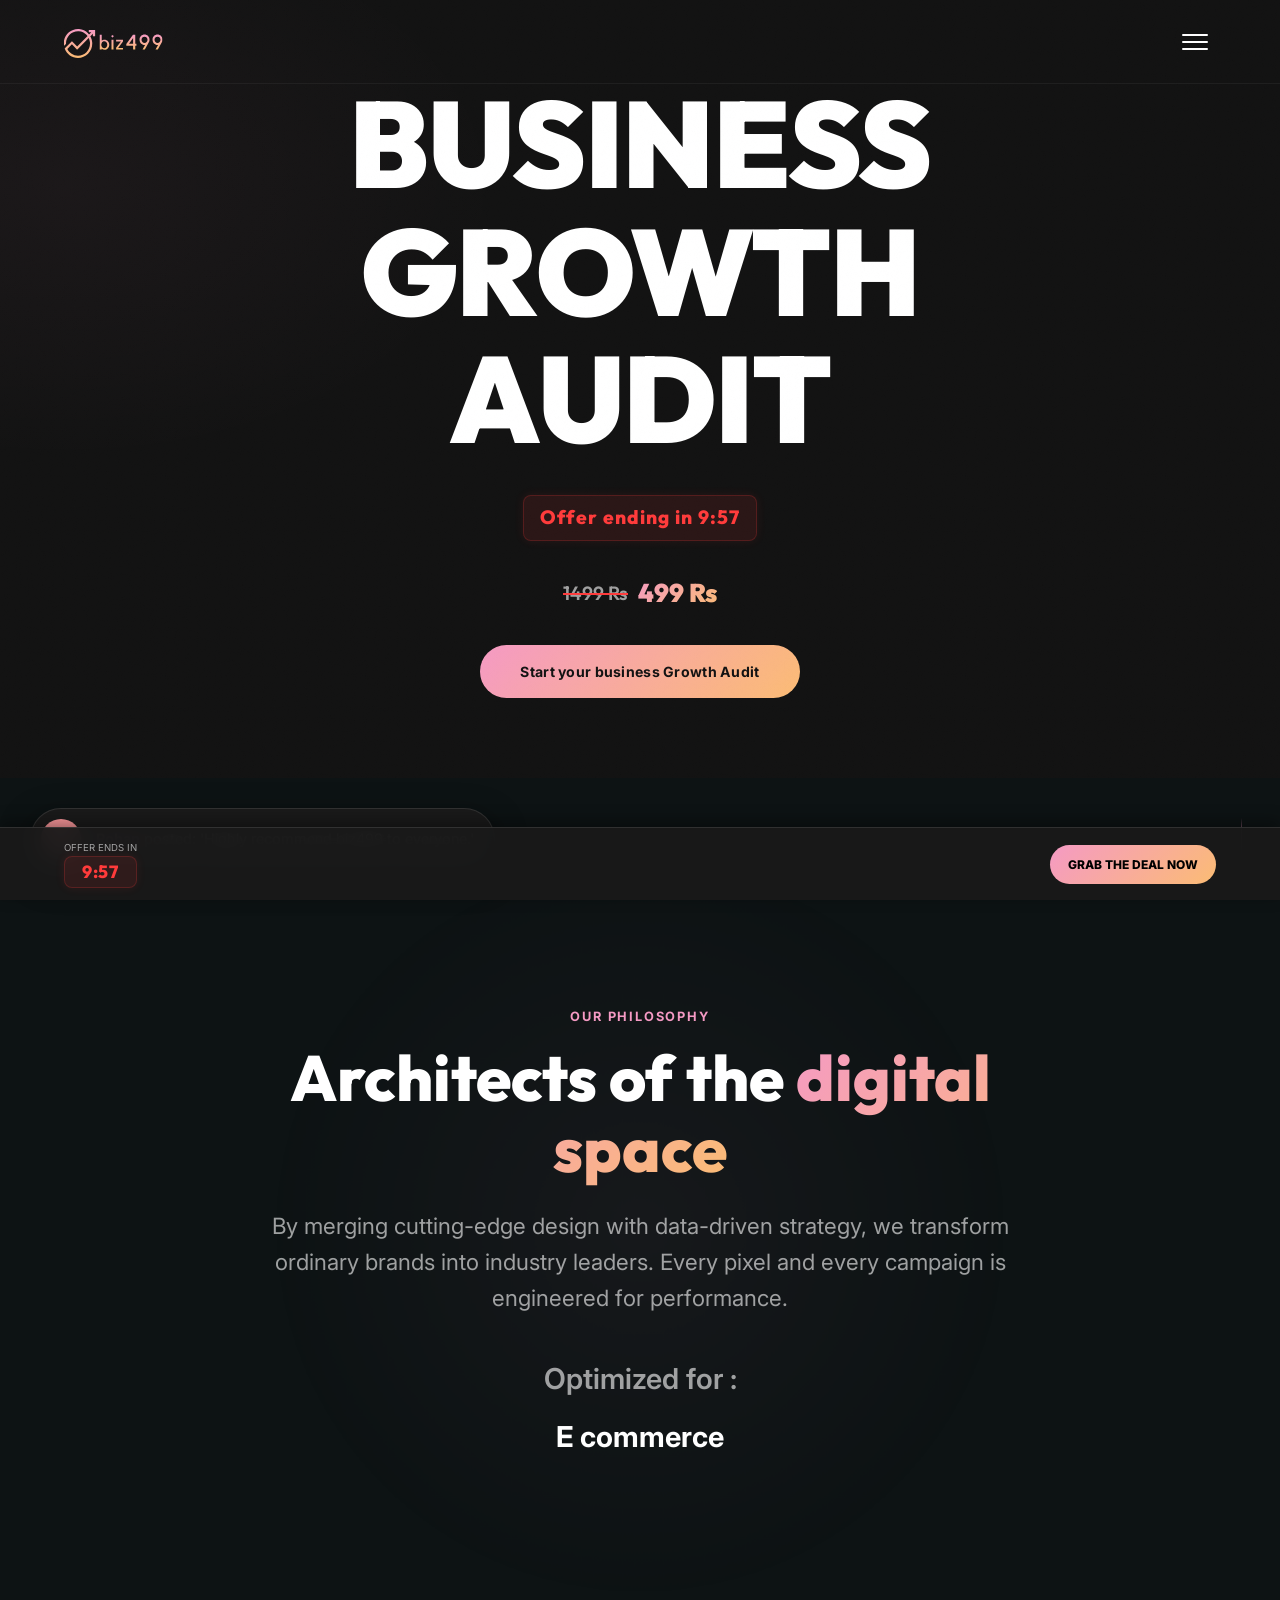
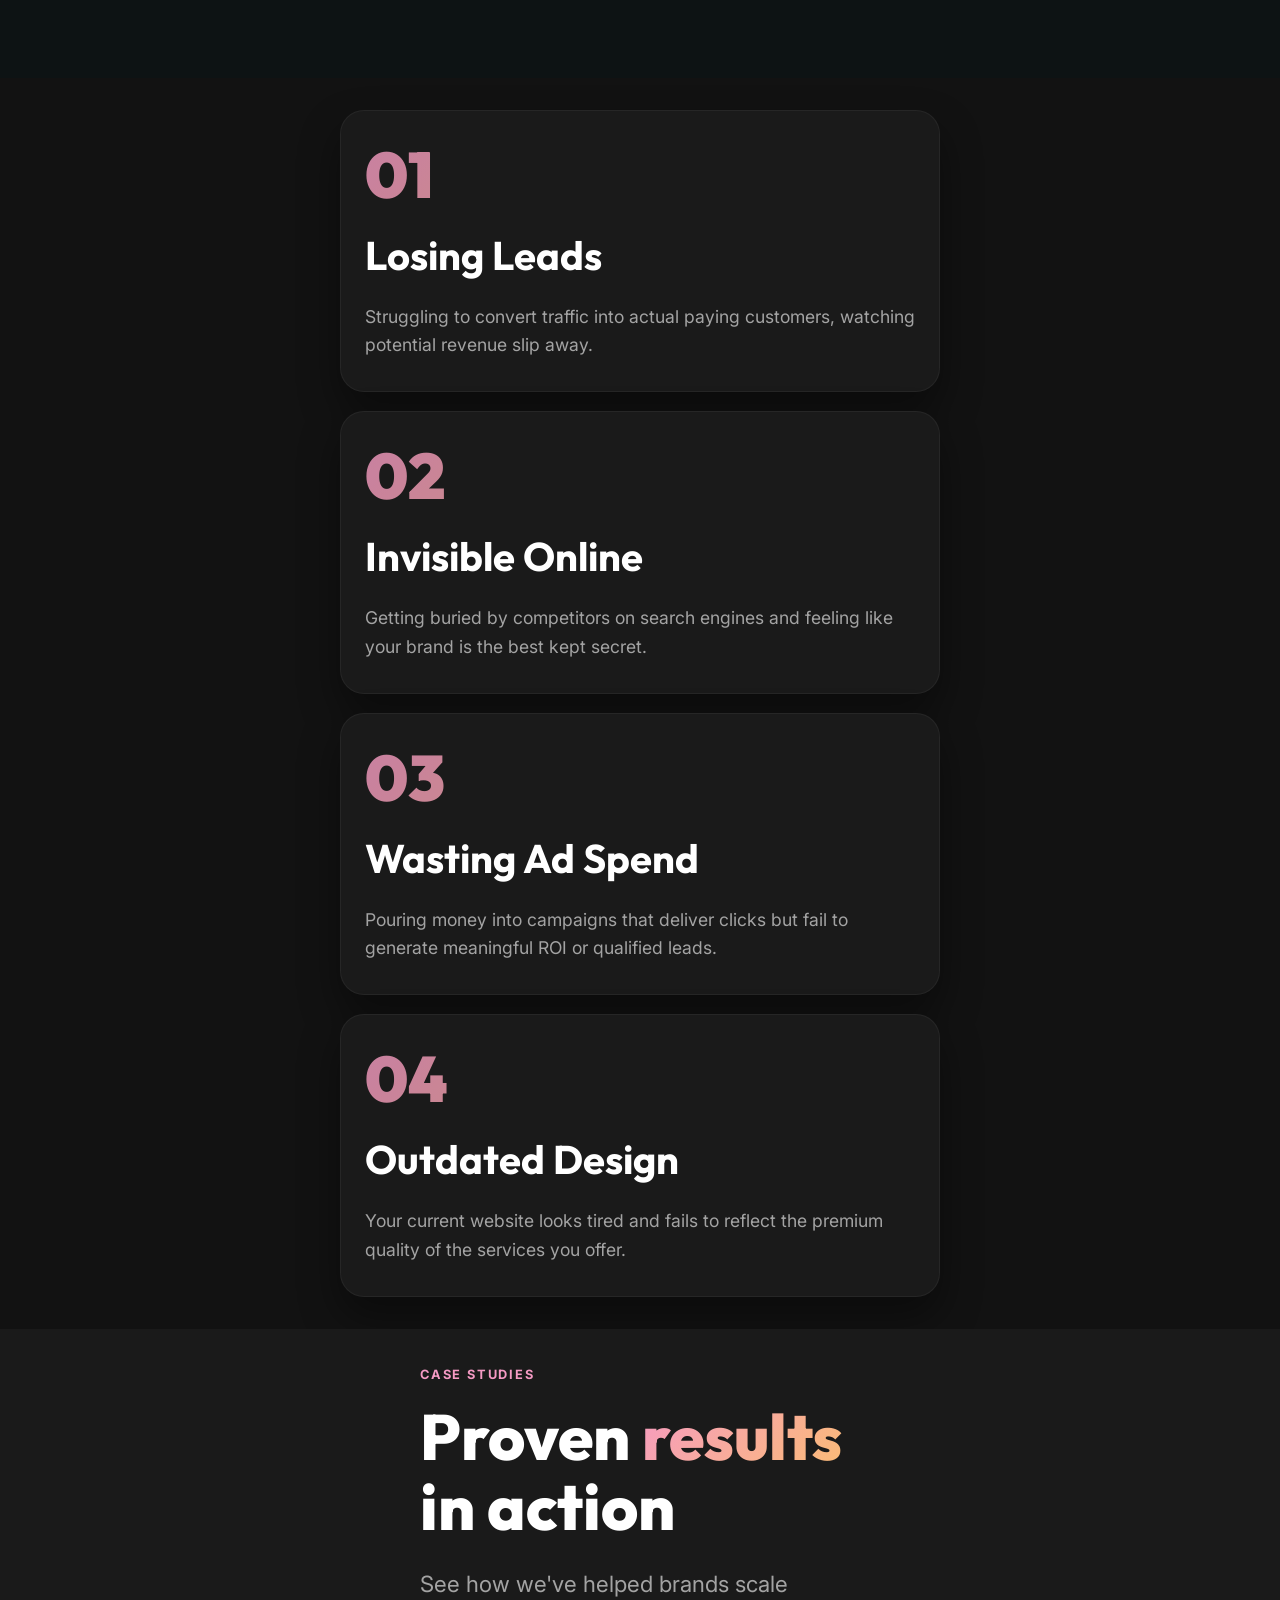
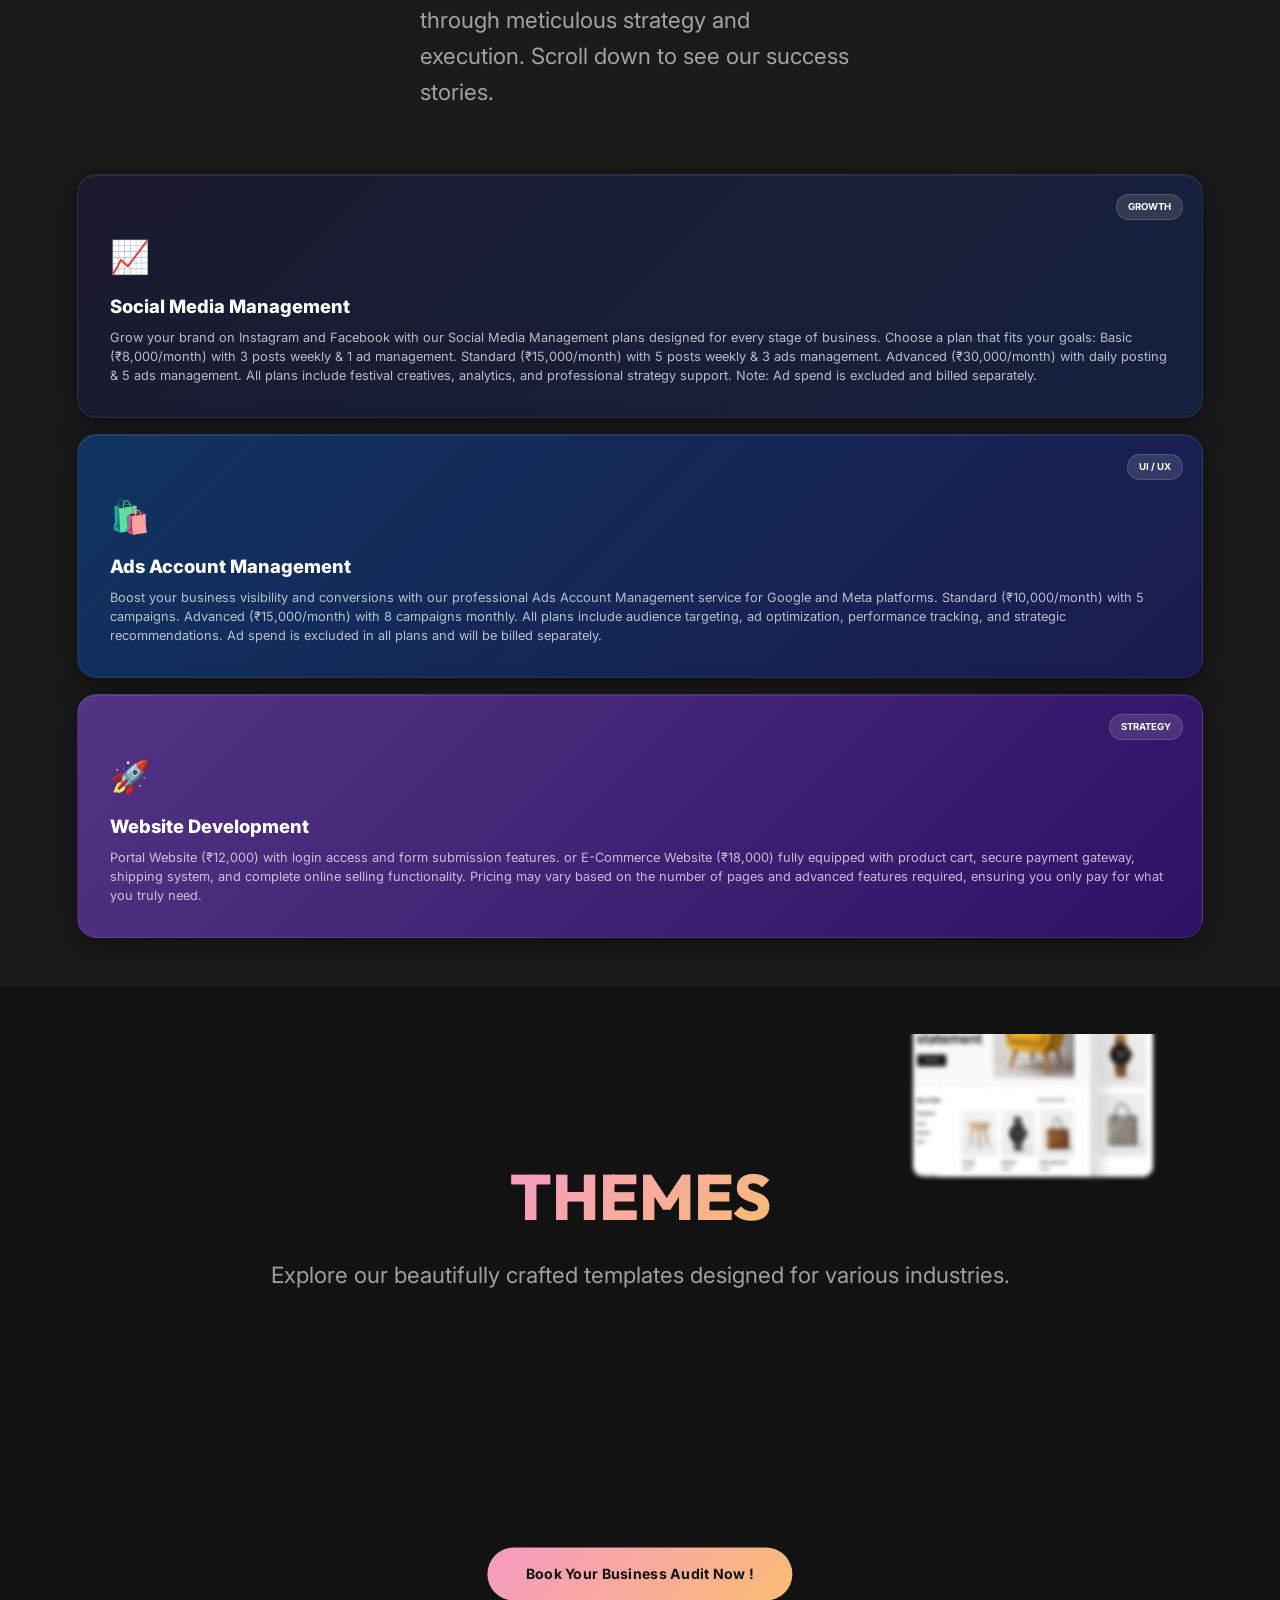
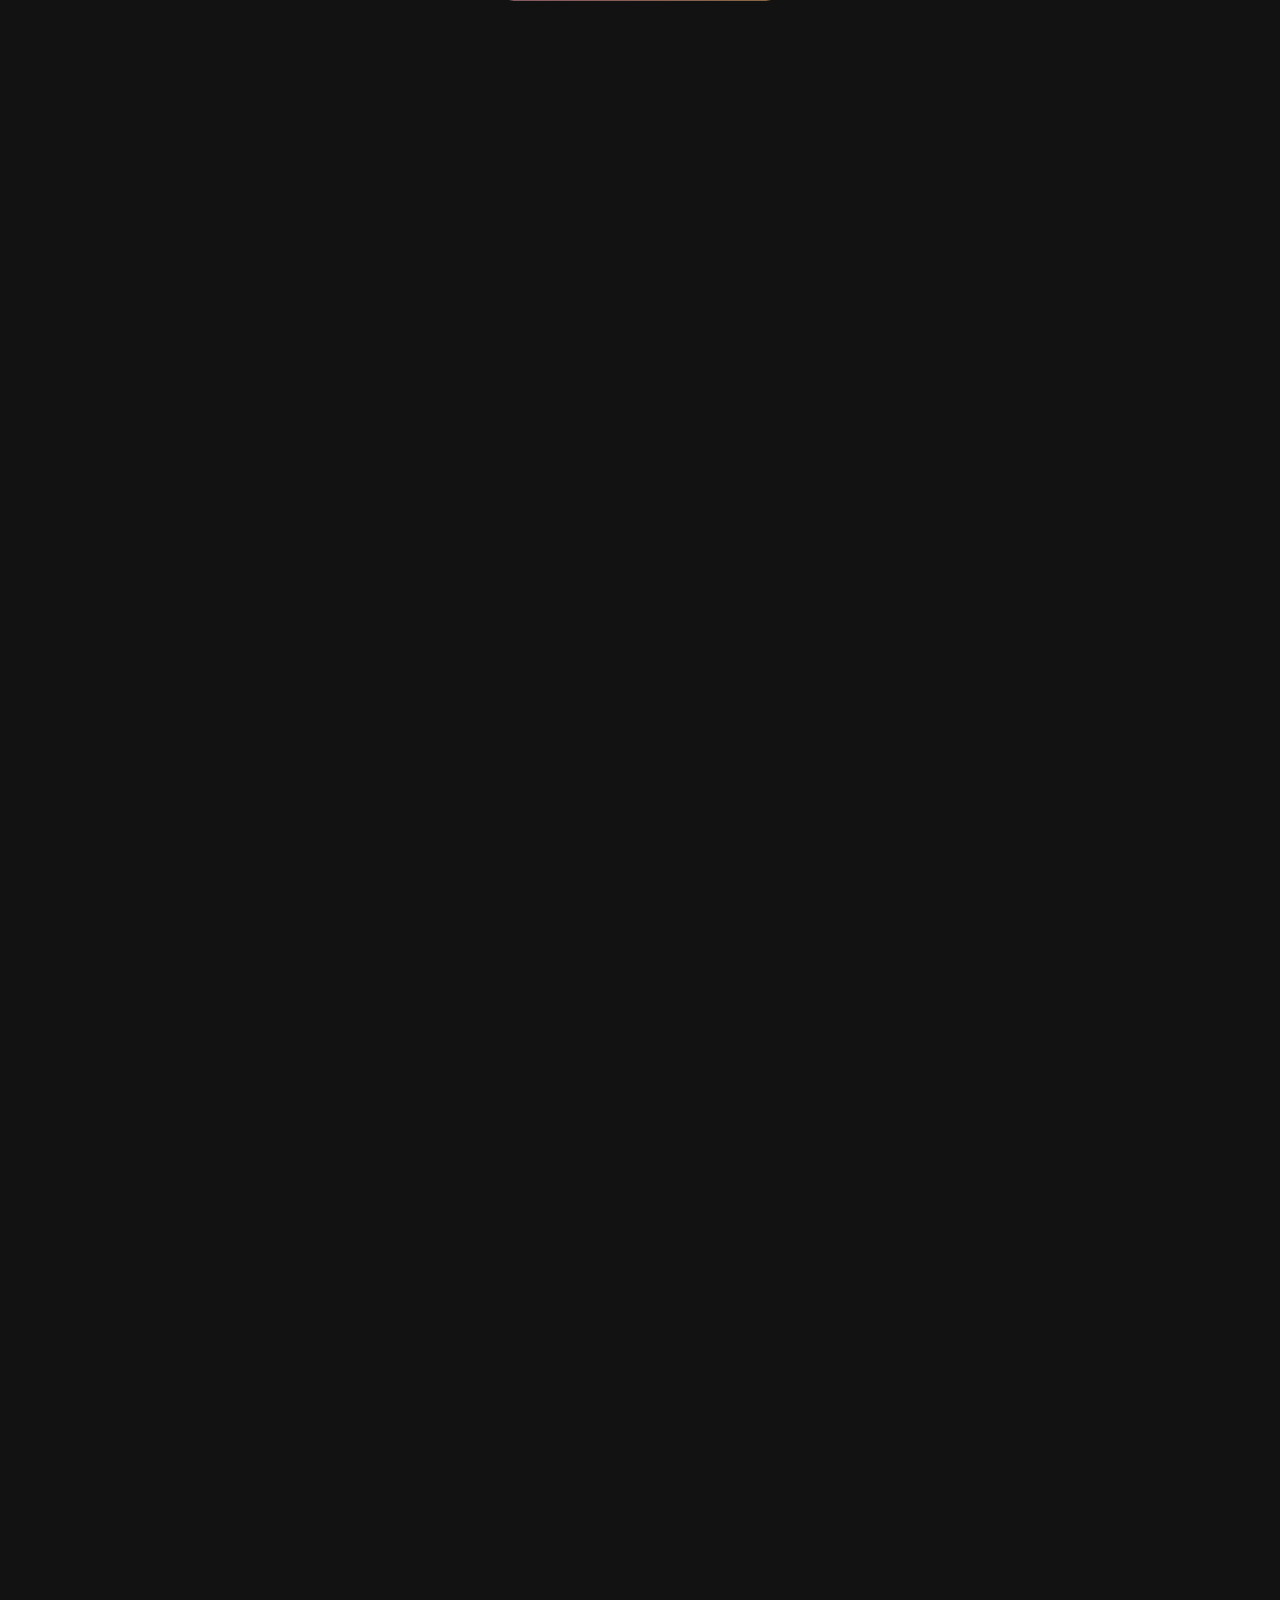
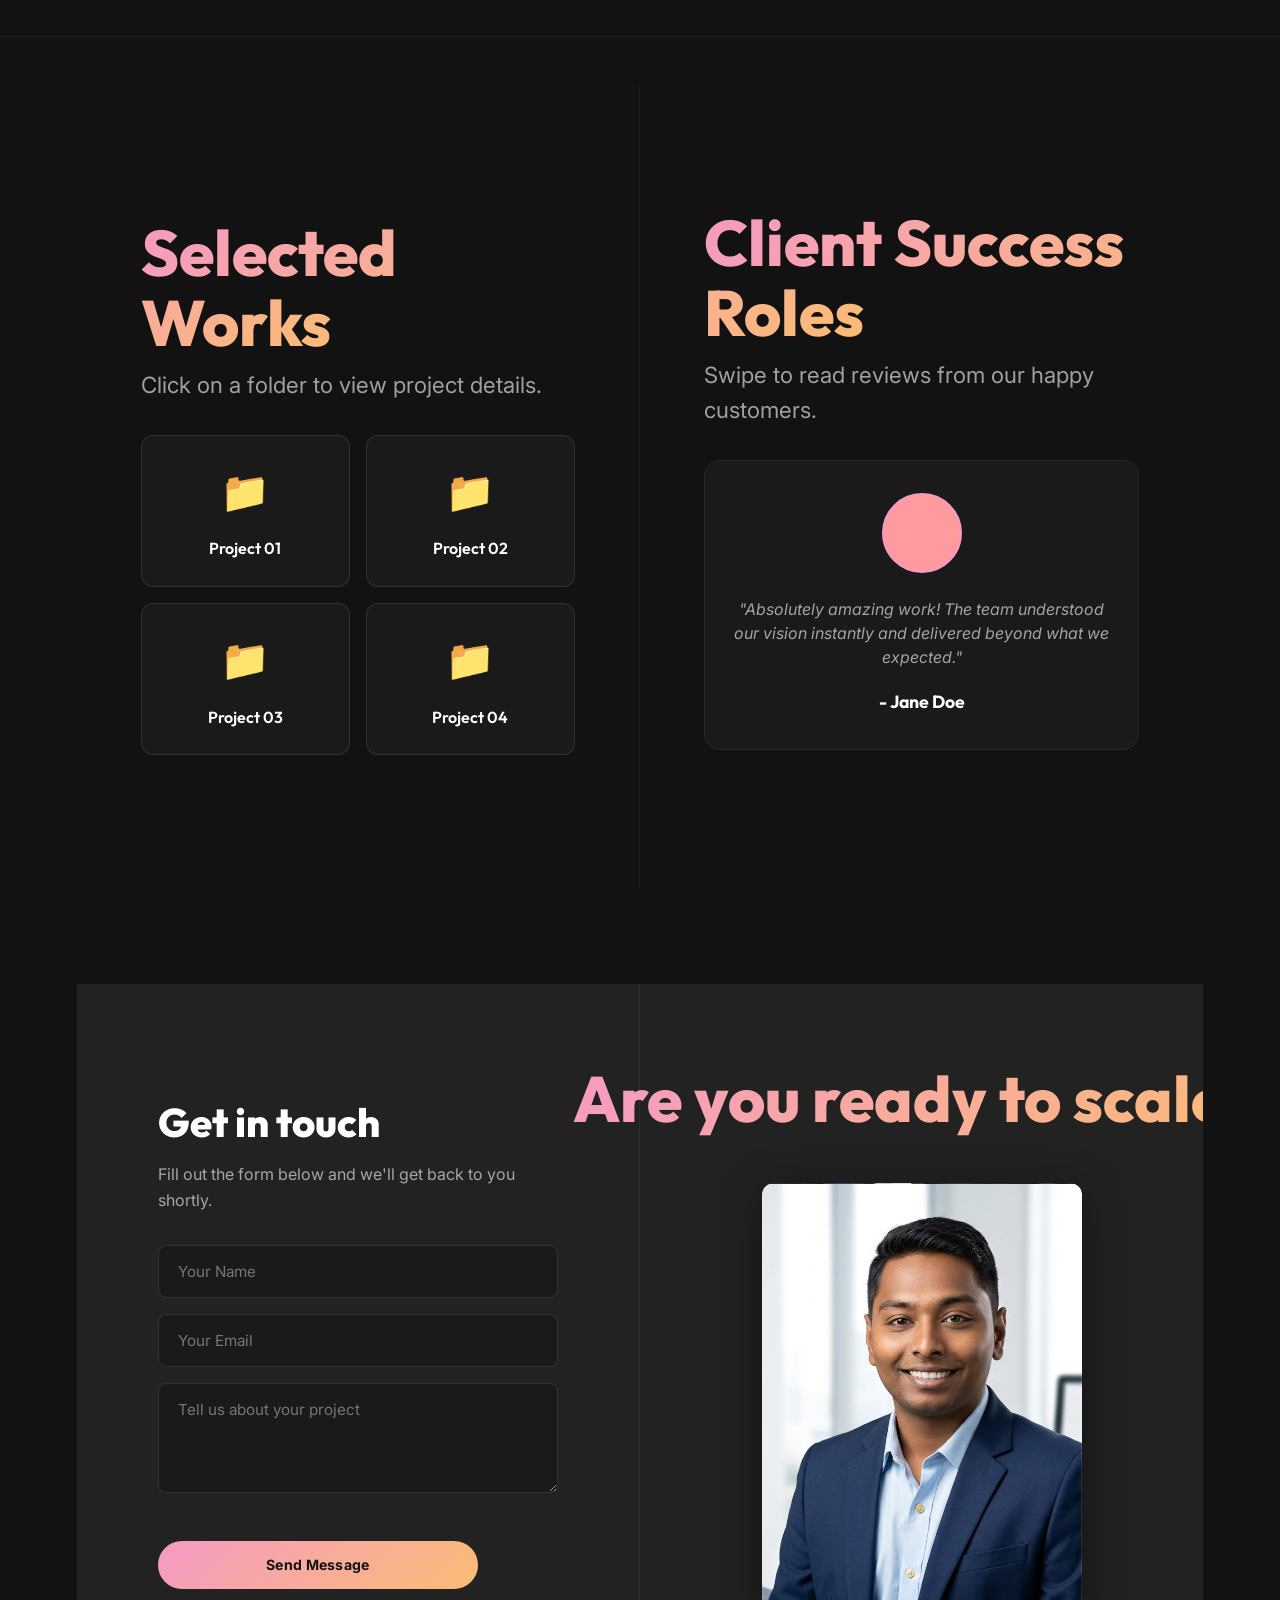
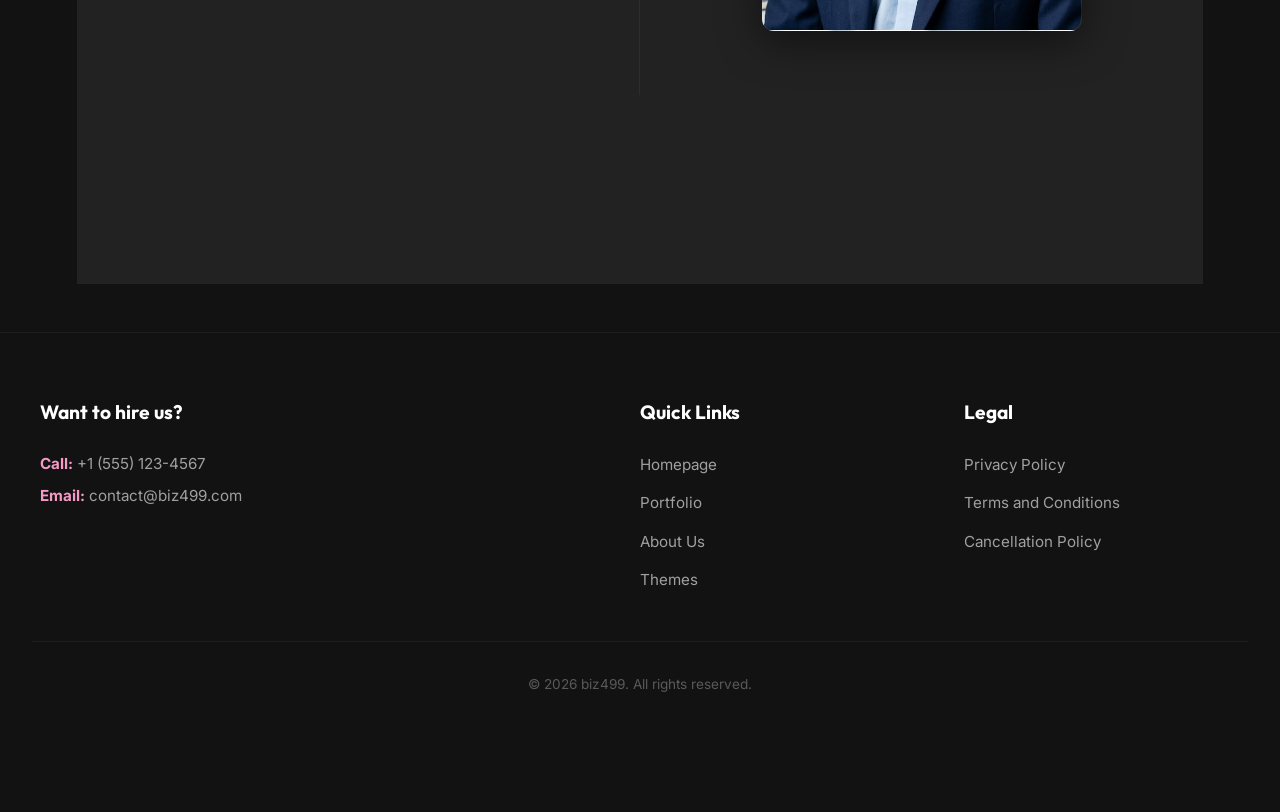
==== commit 908c413a: "responsiveness fixed v2" ====
--- a/index.html
+++ b/index.html
@@ -222,8 +222,7 @@
         <h3 class="card-title">Ads Account Management</h3>
         <p class="card-text">
           Boost your business visibility and conversions with our professional Ads Account Management service for Google
-          and Meta platforms. We create, monitor, and optimize your ad campaigns to maximize ROI and deliver real,
-          measurable growth. Choose from our flexible plans: Basic (₹5,000/month) with 2 ad campaigns. Standard
+          and Meta platforms. Standard
           (₹10,000/month) with 5 campaigns. Advanced (₹15,000/month) with 8 campaigns monthly. All plans include
           audience targeting, ad optimization, performance tracking, and strategic recommendations. Ad spend is excluded
           in all plans and will be billed separately.
@@ -235,10 +234,7 @@
         <div class="card-icon">🚀</div>
         <h3 class="card-title">Website Development</h3>
         <p class="card-text">
-          Build a professional online presence with our custom website development services tailored to your business
-          needs. Choose from three flexible options: Static Website (₹7,000) for a clean showcase with essential pages.
-          Portal Website (₹12,000) with login access and form submission features. or E-Commerce Website (₹18,000) fully
-          equipped with product cart, secure payment gateway, shipping system, and complete online selling
+          Portal Website (₹12,000) with login access and form submission features. or E-Commerce Website (₹18,000) fully equipped with product cart, secure payment gateway, shipping system, and complete online selling
           functionality. Pricing may vary based on the number of pages and advanced features required, ensuring you only
           pay for what you truly need.
 
@@ -580,4 +576,6 @@
   <script src="script.js"></script>
 </body>
 
-</html>+</html>
+
+
--- a/style.css
+++ b/style.css
@@ -3,27 +3,18 @@
    Pink/Magenta → Orange/Peach gradient on dark mode
    ═══════════════════════════════════════════════════ */
 :root {
-  /* ── Brand palette ── */
   --brand-pink: #F59AC4;
   --brand-orange: #FBBC74;
   --brand-gradient: linear-gradient(135deg, #F59AC4 0%, #FBBC74 100%);
   --brand-gradient-v: linear-gradient(180deg, #F59AC4 0%, #FBBC74 100%);
-
-  /* ── Backgrounds ── */
   --bg: #121212;
   --bg-surface: #1a1a1a;
   --bg-elevated: #222222;
-
-  /* ── Text ── */
   --text: #ffffff;
   --text-dim: rgba(255, 255, 255, 0.60);
   --text-muted: rgba(255, 255, 255, 0.30);
-
-  /* ── Accent (CTA) — derived from brand gradient midpoint ── */
   --accent: #F59AC4;
   --accent-hover: #f7aed0;
-
-  /* ── Typography ── */
   --font-display: 'Outfit', 'Inter', sans-serif;
   --font-body: 'Inter', sans-serif;
 }
@@ -58,7 +49,6 @@
   text-decoration: none;
 }
 
-/* ── Reusable gradient text (brand pink → orange) ── */
 .gradient-text {
   background: var(--brand-gradient);
   -webkit-background-clip: text;
@@ -84,16 +74,11 @@
   backdrop-filter: blur(12px);
   -webkit-backdrop-filter: blur(12px);
   border-bottom: 1px solid rgba(255, 255, 255, 0.05);
-  
   transition: background 0.4s ease, backdrop-filter 0.4s ease, padding 0.4s ease;
 }
 
-.navbar>* {
-  pointer-events: auto;
-}
-
-
-/* ── Logo ── */
+.navbar>* { pointer-events: auto; }
+
 .logo {
   display: flex;
   align-items: center;
@@ -107,11 +92,8 @@
   transition: transform 0.3s ease;
 }
 
-.logo:hover .logo-svg {
-  transform: scale(1.05);
-}
-
-/* ── Nav links (desktop) ── */
+.logo:hover .logo-svg { transform: scale(1.05); }
+
 .nav-links {
   display: flex;
   flex-direction: column;
@@ -147,7 +129,6 @@
   white-space: nowrap;
 }
 
-/* ── Scrolled State ── */
 /* ── Scrolled State — Desktop Only ── */
 @media (min-width: 900px) {
   .navbar.scrolled {
@@ -156,7 +137,6 @@
     backdrop-filter: blur(12px);
     border-bottom: 1px solid rgba(255, 255, 255, 0.05);
   }
-
   .navbar.scrolled .nav-links {
     display: flex;
     flex-direction: row;
@@ -164,7 +144,6 @@
     justify-content: center;
     gap: clamp(1rem, 2vw, 2.5rem);
   }
-
   .navbar.scrolled .nav-action-wrapper {
     position: relative;
     right: auto;
@@ -172,14 +151,6 @@
     visibility: visible;
     pointer-events: auto;
     transform: translateX(0);
-  }
-
-  .h-panel-desc {
-    max-height: none !important;
-  }
-  
-  .read-more-btn {
-    display: none !important;
   }
 }
 
@@ -204,13 +175,8 @@
   transition: width 0.35s cubic-bezier(0.25, 1, 0.5, 1);
 }
 
-.nav-link:hover {
-  color: var(--brand-pink);
-}
-
-.nav-link:hover::after {
-  width: 100%;
-}
+.nav-link:hover { color: var(--brand-pink); }
+.nav-link:hover::after { width: 100%; }
 
 /* ── Mobile toggle ── */
 .menu-toggle {
@@ -233,17 +199,9 @@
   transition: all 0.3s ease;
 }
 
-.menu-toggle.active span:nth-child(1) {
-  transform: translateY(7px) rotate(45deg);
-}
-
-.menu-toggle.active span:nth-child(2) {
-  opacity: 0;
-}
-
-.menu-toggle.active span:nth-child(3) {
-  transform: translateY(-7px) rotate(-45deg);
-}
+.menu-toggle.active span:nth-child(1) { transform: translateY(7px) rotate(45deg); }
+.menu-toggle.active span:nth-child(2) { opacity: 0; }
+.menu-toggle.active span:nth-child(3) { transform: translateY(-7px) rotate(-45deg); }
 
 /* ═══════════════════════════════════════════════════
    HERO SECTION
@@ -259,9 +217,6 @@
   overflow: hidden;
 }
 
-/* ═══════════════════════════════════════════════════
-   IRIDESCENT SPHERE
-   ═══════════════════════════════════════════════════ */
 .sphere-wrapper {
   position: absolute;
   top: 50%;
@@ -283,19 +238,9 @@
 }
 
 @keyframes sphereFloat {
-
-  0%,
-  100% {
-    transform: translateY(0) rotate(0deg);
-  }
-
-  33% {
-    transform: translateY(-12px) rotate(1deg);
-  }
-
-  66% {
-    transform: translateY(6px) rotate(-0.5deg);
-  }
+  0%, 100% { transform: translateY(0) rotate(0deg); }
+  33% { transform: translateY(-12px) rotate(1deg); }
+  66% { transform: translateY(6px) rotate(-0.5deg); }
 }
 
 .sphere-glow {
@@ -305,32 +250,17 @@
   transform: translate(-50%, -50%);
   width: 110%;
   height: 110%;
-  background: radial-gradient(circle,
-      rgba(245, 154, 196, 0.08) 0%,
-      rgba(251, 188, 116, 0.05) 40%,
-      transparent 70%);
+  background: radial-gradient(circle, rgba(245, 154, 196, 0.08) 0%, rgba(251, 188, 116, 0.05) 40%, transparent 70%);
   border-radius: 50%;
   pointer-events: none;
   animation: glowPulse 8s ease-in-out infinite;
 }
 
 @keyframes glowPulse {
-
-  0%,
-  100% {
-    opacity: 0.5;
-    transform: translate(-50%, -50%) scale(1);
-  }
-
-  50% {
-    opacity: 1;
-    transform: translate(-50%, -50%) scale(1.08);
-  }
-}
-
-/* ═══════════════════════════════════════════════════
-   HEADLINE
-   ═══════════════════════════════════════════════════ */
+  0%, 100% { opacity: 0.5; transform: translate(-50%, -50%) scale(1); }
+  50% { opacity: 1; transform: translate(-50%, -50%) scale(1.08); }
+}
+
 .hero-headline {
   position: relative;
   z-index: 2;
@@ -346,72 +276,33 @@
   text-transform: uppercase;
 }
 
-.hero-headline .line {
-  display: block;
-}
-
-.hero-headline .line-1 {
-  font-size: clamp(3rem, 9.5vw, 8.5rem);
-}
-
-.hero-headline .line-2 {
-  font-size: clamp(3rem, 9.5vw, 8.5rem);
-}
-
-/* Entrance animation */
+.hero-headline .line { display: block; }
+.hero-headline .line-1,
+.hero-headline .line-2 { font-size: clamp(3rem, 9.5vw, 8.5rem); }
+
 .hero-headline .line {
   display: inline-block;
-  /* Required for transform scale */
   opacity: 0;
   transform: translateY(40px);
   animation: revealLine 0.9s cubic-bezier(0.16, 1, 0.3, 1) forwards;
 }
 
-.hero-headline .line-1 {
-  animation-delay: 0.2s;
-}
-
-.hero-headline .line-2 {
-  animation-delay: 0.5s;
-}
+.hero-headline .line-1 { animation-delay: 0.2s; }
+.hero-headline .line-2 { animation-delay: 0.5s; }
 
 @keyframes revealLine {
-  0% {
-    opacity: 0;
-    transform: translateY(40px);
-  }
-
-  100% {
-    opacity: 1;
-    transform: translateY(0);
-  }
+  0% { opacity: 0; transform: translateY(40px); }
+  100% { opacity: 1; transform: translateY(0); }
 }
 
 @keyframes schittsCreek {
-  0% {
-    opacity: 0;
-    transform: scale(1.4);
-    letter-spacing: 0.6em;
-    filter: blur(4px);
-  }
-
-  60% {
-    opacity: 1;
-    transform: scale(1.05);
-    letter-spacing: -0.05em;
-    filter: blur(0px);
-  }
-
-  100% {
-    opacity: 1;
-    transform: scale(1);
-    letter-spacing: -0.03em;
-    filter: blur(0px);
-  }
+  0% { opacity: 0; transform: scale(1.4); letter-spacing: 0.6em; filter: blur(4px); }
+  60% { opacity: 1; transform: scale(1.05); letter-spacing: -0.05em; filter: blur(0px); }
+  100% { opacity: 1; transform: scale(1); letter-spacing: -0.03em; filter: blur(0px); }
 }
 
 /* ═══════════════════════════════════════════════════
-   CTA BUTTON — brand gradient pill
+   CTA BUTTON
    ═══════════════════════════════════════════════════ */
 .hero-cta {
   position: relative;
@@ -428,7 +319,6 @@
 .offer-wrapper {
   position: absolute;
   top: -85px;
-  /* Adjust to sit right above the button */
   left: 15px;
   display: flex;
   flex-direction: column;
@@ -472,33 +362,16 @@
   transform: translateX(-20px);
   animation: slidePrice 0.6s cubic-bezier(0.175, 0.885, 0.32, 1.275) forwards;
   animation-delay: 1.2s;
-  /* Waits a moment after load before sliding in */
-}
-
-.blink-red {
-  animation: blinkText 1.2s ease-in-out infinite;
-}
+}
+
+.blink-red { animation: blinkText 1.2s ease-in-out infinite; }
 
 @keyframes blinkText {
-
-  0%,
-  100% {
-    opacity: 1;
-    text-shadow: 0 0 10px rgba(255, 59, 59, 0.4);
-  }
-
-  50% {
-    opacity: 0.3;
-    text-shadow: none;
-  }
-}
-
-@keyframes slidePrice {
-  to {
-    opacity: 1;
-    transform: translateX(0);
-  }
-}
+  0%, 100% { opacity: 1; text-shadow: 0 0 10px rgba(255, 59, 59, 0.4); }
+  50% { opacity: 0.3; text-shadow: none; }
+}
+
+@keyframes slidePrice { to { opacity: 1; transform: translateX(0); } }
 
 .cta-btn {
   display: inline-flex;
@@ -520,9 +393,7 @@
 
 .cta-btn:hover {
   transform: translateY(-2px);
-  box-shadow:
-    0 6px 28px rgba(245, 154, 196, 0.35),
-    0 2px 12px rgba(251, 188, 116, 0.25);
+  box-shadow: 0 6px 28px rgba(245, 154, 196, 0.35), 0 2px 12px rgba(251, 188, 116, 0.25);
 }
 
 .cta-btn::before {
@@ -538,16 +409,9 @@
   transition: width 0.5s ease, height 0.5s ease;
 }
 
-.cta-btn:hover::before {
-  width: 300px;
-  height: 300px;
-}
-
-@keyframes fadeIn {
-  to {
-    opacity: 1;
-  }
-}
+.cta-btn:hover::before { width: 300px; height: 300px; }
+
+@keyframes fadeIn { to { opacity: 1; } }
 
 .countdown-timer {
   display: inline-flex;
@@ -567,26 +431,15 @@
 }
 
 @keyframes pulse-red {
-  0% {
-    box-shadow: 0 0 5px rgba(255, 59, 59, 0.1);
-  }
-
-  50% {
-    box-shadow: 0 0 18px rgba(255, 59, 59, 0.3);
-  }
-
-  100% {
-    box-shadow: 0 0 5px rgba(255, 59, 59, 0.1);
-  }
-}
-
-.nav-action-wrapper .countdown-timer {
-  font-size: 1rem;
-  padding: 0.3rem 0.8rem;
-}
+  0% { box-shadow: 0 0 5px rgba(255, 59, 59, 0.1); }
+  50% { box-shadow: 0 0 18px rgba(255, 59, 59, 0.3); }
+  100% { box-shadow: 0 0 5px rgba(255, 59, 59, 0.1); }
+}
+
+.nav-action-wrapper .countdown-timer { font-size: 1rem; padding: 0.3rem 0.8rem; }
 
 /* ═══════════════════════════════════════════════════
-   BOTTOM BAR — description left, tagline right
+   BOTTOM BAR
    ═══════════════════════════════════════════════════ */
 .hero-bottom {
   position: relative;
@@ -630,7 +483,7 @@
 }
 
 /* ═══════════════════════════════════════════════════
-   SCROLL HINT LINE — right edge
+   SCROLL HINT & OVERLAYS
    ═══════════════════════════════════════════════════ */
 .scroll-hint {
   position: fixed;
@@ -645,30 +498,15 @@
 .scroll-line {
   width: 1px;
   height: 50px;
-  background: linear-gradient(to bottom,
-      transparent 0%,
-      var(--brand-pink) 50%,
-      transparent 100%);
+  background: linear-gradient(to bottom, transparent 0%, var(--brand-pink) 50%, transparent 100%);
   animation: scrollPulse 2s ease-in-out infinite;
 }
 
 @keyframes scrollPulse {
-
-  0%,
-  100% {
-    opacity: 0.3;
-    transform: scaleY(1);
-  }
-
-  50% {
-    opacity: 0.8;
-    transform: scaleY(1.3);
-  }
-}
-
-/* ═══════════════════════════════════════════════════
-   GRAIN OVERLAY — subtle texture on dark bg
-   ═══════════════════════════════════════════════════ */
+  0%, 100% { opacity: 0.3; transform: scaleY(1); }
+  50% { opacity: 0.8; transform: scaleY(1.3); }
+}
+
 .hero::before {
   content: '';
   position: absolute;
@@ -681,9 +519,6 @@
   opacity: 0.5;
 }
 
-/* ═══════════════════════════════════════════════════
-   AMBIENT GLOW — brand-colored glow behind content
-   ═══════════════════════════════════════════════════ */
 .hero::after {
   content: '';
   position: absolute;
@@ -691,15 +526,13 @@
   left: -10%;
   width: 50%;
   height: 60%;
-  background: radial-gradient(ellipse at 30% 40%,
-      rgba(245, 154, 196, 0.04) 0%,
-      transparent 70%);
+  background: radial-gradient(ellipse at 30% 40%, rgba(245, 154, 196, 0.04) 0%, transparent 70%);
   pointer-events: none;
   z-index: 0;
 }
 
 /* ═══════════════════════════════════════════════════
-   RESPONSIVE — mobile
+   RESPONSIVE — MOBILE
    ═══════════════════════════════════════════════════ */
 @media (max-width: 900px) {
   .sphere-wrapper {
@@ -708,52 +541,18 @@
     width: clamp(320px, 80vw, 550px);
     height: clamp(320px, 80vw, 550px);
   }
-
-  .read-more-toggle {
-    display: inline-block !important;
-    visibility: visible !important;
-    opacity: 1 !important;
-    position: relative !important;
-    z-index: 100 !important;
-    margin-top: 10px !important;
-    padding: 8px 16px !important;
-    background: linear-gradient(135deg, #F59AC4, #FBBC74) !important;
-    color: #121212 !important;
-    border: none !important;
-    border-radius: 20px !important;
-    font-size: 0.75rem !important;
-    font-weight: 700 !important;
-    cursor: pointer !important;
-    box-shadow: 0 4px 12px rgba(245, 154, 196, 0.3) !important;
-  }
-
-
-
-  
-
   .hero-headline .line-1,
-  .hero-headline .line-2 {
-    font-size: clamp(2.2rem, 10vw, 4.5rem);
-  }
-
+  .hero-headline .line-2 { font-size: clamp(2.2rem, 10vw, 4.5rem); }
   .hero-bottom {
     flex-direction: column;
     gap: 1.5rem;
     align-items: flex-start;
   }
-
-  .description {
-    max-width: 100%;
-  }
-}
-
-
+  .description { max-width: 100%; }
+}
 
 @media (max-width: 640px) {
-  .menu-toggle {
-    display: flex;
-  }
-
+  .menu-toggle { display: flex; }
   .nav-links {
     position: fixed;
     top: 0;
@@ -770,57 +569,22 @@
     transition: transform 0.5s cubic-bezier(0.25, 1, 0.5, 1);
     z-index: 100;
   }
-
-  .nav-links.open {
-    transform: translateX(0);
-  }
-
-  .nav-link {
-    font-size: 1.1rem;
-    letter-spacing: 0.15em;
-  }
-
-  .sphere-wrapper {
-    top: 30%;
-    right: -25%;
-    width: 90vw;
-    height: 90vw;
-  }
-
-  .tagline {
-    font-size: 0.72rem;
-  }
-
-  .scroll-hint {
-    display: none;
-  }
+  .nav-links.open { transform: translateX(0); }
+  .nav-link { font-size: 1.1rem; letter-spacing: 0.15em; }
+  .sphere-wrapper { top: 30%; right: -25%; width: 90vw; height: 90vw; }
+  .tagline { font-size: 0.72rem; }
+  .scroll-hint { display: none; }
 }
 
 /* ═══════════════════════════════════════════════════
-   HORIZONTAL SCROLL SECTION
+   HORIZONTAL SCROLL SECTION — CLEANED (No Scroll/Overflow)
    ═══════════════════════════════════════════════════ */
-.hero-compact {
-  min-height: 50vh;
-  justify-content: center;
-}
-
-.mt-1 {
-  margin-top: 1rem;
-}
-
-.mt-2 {
-  margin-top: 2rem;
-}
-
-.text-center {
-  text-align: center;
-  justify-content: center;
-  align-items: center;
-}
+.hero-compact { min-height: 50vh; justify-content: center; }
+.mt-1 { margin-top: 1rem; }
+.mt-2 { margin-top: 2rem; }
+.text-center { text-align: center; justify-content: center; align-items: center; }
 
 .h-scroll-wrapper {
-  /* Height determines how long the user scrolls to move horizontally */
-  /* Adjusted for continuous spacing so you don't scroll too long on empty space */
   height: 250vh;
   position: relative;
   background: var(--bg);
@@ -840,23 +604,18 @@
   display: flex;
   height: 100%;
   width: max-content;
-  /* Allow container to shrink to fit the panels + gaps */
   gap: 2rem;
-  /* The small separation gap between panels */
   padding: 0 clamp(2rem, 5vw, 4rem);
-  /* Space at the beginning and end of the scroll */
   will-change: transform;
 }
 
 .h-panel {
   width: clamp(320px, 75vw, 550px);
-  /* Gives panel a reasonable width instead of 100vw */
   height: 100%;
   display: flex;
   align-items: center;
   justify-content: center;
   padding-top: 32vh;
-  /* Pushes the panels down so they don't overlap the text */
   flex-shrink: 0;
 }
 
@@ -870,7 +629,7 @@
   box-shadow: 0 20px 40px rgba(0, 0, 0, 0.4);
   transition: transform 0.4s ease, border-color 0.4s ease;
   position: relative;
-  overflow: hidden;
+  /* ✅ REMOVED: overflow: hidden — ab content naturally flow karega */
 }
 
 .h-panel-content::before {
@@ -890,9 +649,7 @@
   border-color: rgba(245, 154, 196, 0.3);
 }
 
-.h-panel-content:hover::before {
-  opacity: 1;
-}
+.h-panel-content:hover::before { opacity: 1; }
 
 .h-panel-number {
   font-family: var(--font-display);
@@ -912,51 +669,15 @@
 }
 
 .h-panel-desc {
-   position: relative;
-    overflow: hidden;
-    max-height: 4.8em; /* Shows ~3 lines (1.6em line-height × 3) */
-    transition: max-height 0.3s ease;
-}
-
-.h-panel-desc.expanded {
-    max-height: none;
-  }
-  
-  .read-more-btn {
-    display: inline-block;
-    margin-top: 0.5rem;
-    padding: 0.4rem 0.8rem;
-    background: var(--brand-gradient);
-    color: #121212;
-    border: none;
-    border-radius: 6px;
-    font-size: 0.75rem;
-    font-weight: 700;
-    cursor: pointer;
-    text-transform: uppercase;
-    letter-spacing: 0.05em;
-    transition: transform 0.2s ease;
-  }
-
-  .read-more-btn:hover {
-    transform: scale(1.05);
-  }
-  
-  .read-more-btn::after {
-    content: ' ▼';
-    font-size: 0.6rem;
-  }
-  
-  .read-more-btn.expanded::after {
-    content: ' ▲';
-  }
+  font-size: 1.1rem;
+  color: var(--text-dim);
+  line-height: 1.6;
+  /* ✅ REMOVED: max-height, overflow restrictions */
+}
 
 /* ═══════════════════════════════════════════════════
-   OUTRO
+   OUTRO & TYPOGRAPHING
    ═══════════════════════════════════════════════════ */
-
-
-
 .outro {
   min-height: 50vh;
   display: flex;
@@ -965,37 +686,10 @@
   background: var(--bg);
 }
 
-@media (max-width: 900px) {
-  .contact-left,
-  .contact-right {
-    padding-left: 0.75rem !important; /* 12px - very small */
-    padding-right: 0.75rem !important;
-  }
-  
-  .contact-form-wrapper {
-    padding-left: 0;
-    padding-right: 0;
-  }
-  
-  .contact-form input,
-  .contact-form textarea {
-    padding-left: 0.875rem !important;
-    padding-right: 0.875rem !important;
-  }
-}
-
 @media (max-width: 768px) {
-  .h-panel-content {
-    padding: 2.5rem;
-  }
-
-  .h-panel-number {
-    font-size: 3rem;
-  }
-
-  .h-panel-title {
-    font-size: 2rem;
-  }
+  .h-panel-content { padding: 2.5rem; }
+  .h-panel-number { font-size: 3rem; }
+  .h-panel-title { font-size: 2rem; }
 }
 
 .h-bg-text-wrapper {
@@ -1016,50 +710,27 @@
   font-weight: 800;
   color: var(--text-muted);
   text-transform: uppercase;
-
-  /* Typing effect setup */
   overflow: hidden;
   white-space: nowrap;
   width: 0;
   border-right: 0.05em solid transparent;
-  /* Caret */
-}
-
-/* When the wrapper becomes visible, start the typing animation on the text inside */
+}
+
 .h-bg-text-wrapper.revealed .h-bg-text {
-  animation:
-    typing 2s ease-out forwards,
-    blinkCaret 0.75s step-end infinite;
+  animation: typing 2s ease-out forwards, blinkCaret 0.75s step-end infinite;
 }
 
 @keyframes typing {
-  from {
-    width: 0;
-    border-right-color: var(--text-muted);
-  }
-
-  to {
-    width: 100%;
-    border-right-color: transparent;
-  }
+  from { width: 0; border-right-color: var(--text-muted); }
+  to { width: 100%; border-right-color: transparent; }
 }
 
 @keyframes blinkCaret {
-
-  from,
-  to {
-    border-color: transparent;
-  }
-
-  50% {
-    border-color: var(--text-muted);
-  }
-}
-
-.h-scroll-container {
-  z-index: 1;
-  position: relative;
-}
+  from, to { border-color: transparent; }
+  50% { border-color: var(--text-muted); }
+}
+
+.h-scroll-container { z-index: 1; position: relative; }
 
 /* ═══════════════════════════════════════════════════
    ABOUT SECTION
@@ -1137,40 +808,47 @@
   color: var(--text-dim);
 }
 
+/* ── Optimized For - Vertical Layout (Desktop + Mobile) ── */
 .optimized-for {
   margin-top: 2.5rem;
   font-size: clamp(1.2rem, 2.5vw, 1.8rem);
   font-weight: 700;
   color: var(--text-dim);
   display: flex;
+  flex-direction: column; /* ✅ Stack vertically */
   align-items: center;
   justify-content: center;
-  gap: 0.5em;
-  flex-wrap: wrap;
+  gap: 0.75rem; /* ✅ Space between label and word */
+  text-align: center;
 }
 
 .opt-label {
   color: var(--text-dim);
+  display: block;
+  font-weight: 600;
 }
 
 .word-rotator {
   position: relative;
   display: inline-block;
   min-width: 220px;
-  height: 1.2em;
-  text-align: left;
+  height: 1.4em; /* ✅ Slightly taller for better spacing */
+  text-align: center;
 }
 
 .opt-word {
   position: absolute;
   top: 0;
   left: 0;
+  width: 100%;
   color: #fff;
   opacity: 0;
   transform: translateY(10px);
   filter: blur(4px);
   transition: all 0.9s cubic-bezier(0.16, 1, 0.3, 1);
   white-space: nowrap;
+  text-align: center;
+  font-weight: 700;
 }
 
 .opt-word.active {
@@ -1186,7 +864,7 @@
 }
 
 /* ═══════════════════════════════════════════════════
-   CASE STUDIES (STACKED CARDS)
+   CASE STUDIES (STACKED CARDS) — Mobile Optimized
    ═══════════════════════════════════════════════════ */
 .stack-area {
   position: relative;
@@ -1248,46 +926,16 @@
   border: 1px solid rgba(255, 255, 255, .08);
   backdrop-filter: blur(6px);
   transform: translate(-50%, -50%);
-  /* ensure they start centered */
-}
-
-.card-1 {
-  background: linear-gradient(135deg, #1a1a2e 0%, #16213e 100%);
-  z-index: 1;
-}
-
-.card-2 {
-  background: linear-gradient(135deg, #0f3460 0%, #1a1a4e 100%);
-  z-index: 2;
-}
-
-.card-3 {
-  background: linear-gradient(135deg, #533483 0%, #2e1065 100%);
-  z-index: 3;
-}
-
-.card-4 {
-  background: linear-gradient(135deg, #e94560 0%, #c2185b 100%);
-  z-index: 4;
-}
-
-.card-icon {
-  font-size: 2rem;
-  margin-bottom: 0.6rem;
-}
-
-.card-title {
-  font-size: 1.15rem;
-  font-weight: 800;
-  margin-bottom: 0.4rem;
-  color: #fff;
-}
-
-.card-text {
-  font-size: 0.8rem;
-  color: rgba(255, 255, 255, .7);
-  line-height: 1.5;
-}
+}
+
+.card-1 { background: linear-gradient(135deg, #1a1a2e 0%, #16213e 100%); z-index: 1; }
+.card-2 { background: linear-gradient(135deg, #0f3460 0%, #1a1a4e 100%); z-index: 2; }
+.card-3 { background: linear-gradient(135deg, #533483 0%, #2e1065 100%); z-index: 3; }
+.card-4 { background: linear-gradient(135deg, #e94560 0%, #c2185b 100%); z-index: 4; }
+
+.card-icon { font-size: 2rem; margin-bottom: 0.6rem; }
+.card-title { font-size: 1.15rem; font-weight: 800; margin-bottom: 0.4rem; color: #fff; }
+.card-text { font-size: 0.8rem; color: rgba(255, 255, 255, .7); line-height: 1.5; }
 
 .card-tag {
   position: absolute;
@@ -1309,29 +957,36 @@
   pointer-events: none;
 }
 
+/* Mobile: Cards naturally expand, no scroll */
 @media (max-width: 768px) {
-  .stack-area {
-    flex-direction: column;
-    height: 400vh;
-  }
-
+  .stack-area { flex-direction: column; height: auto; padding: 2rem 0; }
   .left-section {
     flex-basis: auto;
     height: auto;
     position: relative;
     padding: 3rem 1.5rem;
   }
-
   .right-section {
     flex-basis: auto;
-    height: 100vh;
-    position: sticky;
-    top: 0;
-  }
-
+    height: auto;
+    position: relative;
+    padding: 0 1.5rem 3rem;
+  }
   .card {
-    width: clamp(240px, 75vw, 320px);
-    height: clamp(190px, 50vw, 250px);
+    position: relative !important;
+    top: auto !important;
+    left: auto !important;
+    transform: none !important;
+    width: 100% !important;
+    max-width: 100%;
+    height: auto !important;
+    min-height: auto !important;
+    margin-bottom: 1.5rem !important;
+    padding: 2rem 1.5rem !important;
+  }
+  .card-text {
+    font-size: 0.9rem !important;
+    line-height: 1.6 !important;
   }
 }
 
@@ -1341,7 +996,6 @@
 .themes-section {
   position: relative;
   background: var(--bg);
-  /* The height must be large enough to allow scrolling through all themes */
   height: 250vh;
   z-index: 2;
 }
@@ -1371,6 +1025,7 @@
   padding: 0 50px;
   width: 100%;
   height: calc(100vh - 120px);
+  transition: opacity 0.5s ease, filter 0.5s ease;
 }
 
 .gallery-column {
@@ -1403,9 +1058,7 @@
   background-size: cover;
 }
 
-.card-content {
-  padding: 20px;
-}
+.card-content { padding: 20px; }
 
 .gallery-card h3 {
   font-size: 1.2rem;
@@ -1421,7 +1074,6 @@
   line-height: 1.4;
 }
 
-/* Overlay button fading in on scroll */
 .themes-outro {
   position: absolute;
   top: 60%;
@@ -1439,53 +1091,23 @@
   transform: translate(-50%, -50%);
 }
 
-.gallery-container {
-  display: flex;
-  justify-content: center;
-  gap: 20px;
-  padding: 0 50px;
-  width: 100%;
-  height: calc(100vh - 120px);
-  transition: opacity 0.5s ease, filter 0.5s ease;
-}
-
 .gallery-container.fade-out {
   opacity: 0.15;
   filter: blur(2px);
 }
 
 @media (max-width: 1024px) {
-  .gallery-column {
-    width: 33.333%;
-  }
-
-  .gallery-column:last-child {
-    display: none;
-  }
-}
-
+  .gallery-column { width: 33.333%; }
+  .gallery-column:last-child { display: none; }
+}
 @media (max-width: 768px) {
-  .gallery-column {
-    width: 50%;
-  }
-
-  .gallery-column:nth-child(3) {
-    display: none;
-  }
-
-  .card-img {
-    height: 220px;
-  }
-}
-
+  .gallery-column { width: 50%; }
+  .gallery-column:nth-child(3) { display: none; }
+  .card-img { height: 220px; }
+}
 @media (max-width: 480px) {
-  .gallery-column {
-    width: 100%;
-  }
-
-  .gallery-column:nth-child(2) {
-    display: none;
-  }
+  .gallery-column { width: 100%; }
+  .gallery-column:nth-child(2) { display: none; }
 }
 
 /* ═══════════════════════════════════════════════════
@@ -1510,29 +1132,20 @@
   flex-direction: column;
   justify-content: center;
   box-sizing: border-box;
-  /* ensure padding doesn't affect width */
 }
 
 .split-left {
   border-right: 1px solid rgba(255, 255, 255, 0.05);
   overflow-y: auto;
-  /* allow inner scrolling if needed instead of stretching main screen */
-}
-
-.split-header .section-title {
-  margin-bottom: 0.5rem;
-}
-
-.split-header .section-desc {
-  max-width: 100%;
-}
-
-/* Folders Grid */
+}
+
+.split-header .section-title { margin-bottom: 0.5rem; }
+.split-header .section-desc { max-width: 100%; }
+
 .folders-grid {
   display: grid;
   grid-template-columns: repeat(2, 1fr);
   gap: 1rem;
-  /* reduced gap to fit screens better */
   margin-top: 2rem;
 }
 
@@ -1541,7 +1154,6 @@
   border: 1px solid rgba(255, 255, 255, 0.1);
   border-radius: 12px;
   padding: 1.5rem 1rem;
-  /* reduced padding */
   text-align: center;
   cursor: pointer;
   transition: transform 0.3s ease, border-color 0.3s ease;
@@ -1552,12 +1164,7 @@
   border-color: var(--brand-pink);
 }
 
-.folder-icon {
-  font-size: 2.5rem;
-  /* reduced icon size */
-  margin-bottom: 0.8rem;
-}
-
+.folder-icon { font-size: 2.5rem; margin-bottom: 0.8rem; }
 .folder-name {
   font-weight: 600;
   font-size: 1rem;
@@ -1565,7 +1172,6 @@
   font-family: var(--font-display);
 }
 
-/* Feedback Slider */
 .feedback-slider {
   display: flex;
   gap: 1rem;
@@ -1576,13 +1182,9 @@
   scrollbar-width: thin;
   scrollbar-color: var(--brand-pink) transparent;
   width: 100%;
-  /* Ensure container is contained */
-}
-
-.feedback-slider::-webkit-scrollbar {
-  height: 6px;
-}
-
+}
+
+.feedback-slider::-webkit-scrollbar { height: 6px; }
 .feedback-slider::-webkit-scrollbar-thumb {
   background: var(--brand-pink);
   border-radius: 10px;
@@ -1591,26 +1193,21 @@
 .feedback-card {
   flex: 0 0 100%;
   max-width: 100%;
-  /* Ensure it does not overflow its parent */
   scroll-snap-align: center;
   background: var(--bg-surface);
   border-radius: 16px;
   padding: 2rem 1.5rem;
-  /* Reduced padding from 3rem -> 2rem */
   text-align: center;
   border: 1px solid rgba(255, 255, 255, 0.05);
   display: flex;
   flex-direction: column;
   align-items: center;
   box-sizing: border-box;
-  /* Crucial for preventing sideways stretch */
   height: fit-content;
-  /* Ensure it only takes up as much sizing as needed instead of stretching */
 }
 
 .feedback-photo {
   width: 80px;
-  /* Reduced from 100px */
   height: 80px;
   border-radius: 50%;
   background-size: cover;
@@ -1621,7 +1218,6 @@
 
 .feedback-text {
   font-size: clamp(0.9rem, 1.5vw, 1rem);
-  /* Reduced font size slightly */
   font-style: italic;
   color: var(--text-dim);
   margin-bottom: 1.2rem;
@@ -1679,9 +1275,7 @@
   transition: transform 0.4s ease;
 }
 
-.project-modal.active .modal-content {
-  transform: translateY(0);
-}
+.project-modal.active .modal-content { transform: translateY(0); }
 
 .close-modal {
   position: absolute;
@@ -1695,9 +1289,7 @@
   transition: color 0.3s ease;
 }
 
-.close-modal:hover {
-  color: var(--brand-pink);
-}
+.close-modal:hover { color: var(--brand-pink); }
 
 .modal-photo {
   width: 100%;
@@ -1722,33 +1314,23 @@
 }
 
 @media (max-width: 900px) {
-  .split-section {
-    flex-direction: column;
-  }
-
-
-
-  .split-left,
-  .split-right {
+  .split-section { flex-direction: column; }
+  .split-left, .split-right {
     max-width: 100%;
     flex: 1 1 auto;
     padding: 3rem 1.5rem;
   }
-
   .split-left {
     border-right: none;
     border-bottom: 1px solid rgba(255, 255, 255, 0.05);
   }
 }
-
 @media (max-width: 480px) {
-  .folders-grid {
-    grid-template-columns: 1fr;
-  }
+  .folders-grid { grid-template-columns: 1fr; }
 }
 
 /* ═══════════════════════════════════════════════════
-   CONTACT SECTION (STICKY FOOTER)
+   CONTACT SECTION
    ═══════════════════════════════════════════════════ */
 .contact-section {
   position: relative;
@@ -1785,14 +1367,8 @@
   box-sizing: border-box;
 }
 
-.contact-left {
-  border-right: 1px solid rgba(255, 255, 255, 0.05);
-}
-
-.contact-form-wrapper {
-  width: 100%;
-  max-width: 400px;
-}
+.contact-left { border-right: 1px solid rgba(255, 255, 255, 0.05); }
+.contact-form-wrapper { width: 100%; max-width: 400px; }
 
 .form-title {
   font-size: 2.5rem;
@@ -1830,14 +1406,9 @@
 }
 
 .contact-form input:focus,
-.contact-form textarea:focus {
-  border-color: var(--brand-pink);
-}
-
-.contact-right {
-  position: relative;
-  /* overflow: hidden; Removed to allow for text space if needed */
-}
+.contact-form textarea:focus { border-color: var(--brand-pink); }
+
+.contact-right { position: relative; }
 
 .owner-photo-container {
   position: relative;
@@ -1874,29 +1445,23 @@
 }
 
 @media (max-width: 900px) {
-  .contact-split {
-    flex-direction: column;
-  }
-
-  .contact-left,
-  .contact-right {
+  .contact-split { flex-direction: column; }
+  .contact-left, .contact-right {
     flex: 1 1 auto;
     max-width: 100%;
     padding: 2rem;
   }
-
   .contact-left {
     border-right: none;
     border-bottom: 1px solid rgba(255, 255, 255, 0.05);
   }
-
-  .owner-photo {
-    width: 250px;
-    height: 300px;
-  }
-
-  .photo-headline {
-    font-size: 2rem;
+  .owner-photo { width: 250px; height: 300px; }
+  .photo-headline { font-size: 2rem; }
+  .contact-left, .contact-right { padding-left: 0.75rem !important; padding-right: 0.75rem !important; }
+  .contact-form-wrapper { padding-left: 0; padding-right: 0; }
+  .contact-form input, .contact-form textarea {
+    padding-left: 0.875rem !important;
+    padding-right: 0.875rem !important;
   }
 }
 
@@ -1932,10 +1497,7 @@
   font-size: 0.95rem;
   margin-bottom: 0.5rem;
 }
-
-.hire-col strong {
-  color: var(--brand-pink);
-}
+.hire-col strong { color: var(--brand-pink); }
 
 .links-col ul {
   list-style: none;
@@ -1952,10 +1514,7 @@
   font-size: 0.95rem;
   transition: color 0.3s ease;
 }
-
-.links-col ul li a:hover {
-  color: var(--brand-pink);
-}
+.links-col ul li a:hover { color: var(--brand-pink); }
 
 .footer-bottom {
   text-align: center;
@@ -1966,10 +1525,7 @@
 }
 
 @media (max-width: 768px) {
-  .footer-grid {
-    grid-template-columns: 1fr;
-    gap: 2rem;
-  }
+  .footer-grid { grid-template-columns: 1fr; gap: 2rem; }
 }
 
 /* ═══════════════════════════════════════════════════
@@ -2020,10 +1576,7 @@
   margin: 0;
   line-height: 1.3;
 }
-
-.notif-text strong {
-  color: var(--brand-pink);
-}
+.notif-text strong { color: var(--brand-pink); }
 
 @media (max-width: 640px) {
   .notification-popup {
@@ -2031,18 +1584,12 @@
     left: 20px;
     padding: 8px 15px 8px 8px;
   }
-  @media (max-width: 640px) {
-  /* ... existing mobile styles ... */
-
   .nav-links.open {
     transform: translateX(0);
-    /* ✅ Force vertical alignment always */
     flex-direction: column !important;
     align-items: center !important;
     justify-content: center !important;
   }
-
-  /* ✅ Prevent scrolled state from affecting mobile menu */
   .navbar.scrolled .nav-links {
     flex-direction: column !important;
     align-items: center !important;
@@ -2051,89 +1598,149 @@
   }
 }
 
-
-}
-
-
-
-
-
-
-
-
 /* ════════════════════════════════════════════════════════════════════════════════════
    MASTER MOBILE OVERRIDES (Optimized for 360x700px)
    ════════════════════════════════════════════════════════════════════════════════════ */
+/* ── Horizontal Scroll Section - Mobile Vertical Stack ── */
 @media (max-width: 991px) {
   
-  /* 1. Eliminate Rocket Image */
+  /* Wrapper: Normal vertical flow */
+  .h-scroll-wrapper {
+    height: auto !important;
+    padding: 2rem 5% !important;
+    background: var(--bg) !important;
+  }
+  
+  /* Sticky container: Disable sticky, allow normal flow */
+  .h-scroll-sticky {
+    position: relative !important;
+    height: auto !important;
+    overflow: visible !important;
+    display: block !important;
+    padding-top: 0 !important;
+  }
+  
+  /* Background text: First in flow, visible on top */
+  .h-bg-text-wrapper {
+    position: relative !important;
+    top: auto !important;
+    left: auto !important;
+    transform: none !important;
+    width: 100% !important;
+    padding: 1rem 0 2rem !important;
+    margin: 0 !important;
+    z-index: 1 !important;
+    opacity: 1 !important;
+    display: block !important;
+  }
+  
+  .h-bg-text {
+    font-size: 1.25rem !important;
+    white-space: normal !important;
+    text-align: center !important;
+    width: 100% !important;
+    border: none !important;
+    display: block !important;
+    color: var(--text) !important;
+    font-weight: 700 !important;
+    text-transform: uppercase !important;
+    letter-spacing: 0.03em !important;
+    line-height: 1.4 !important;
+  }
+  
+  /* Container: Vertical column layout */
+  .h-scroll-container {
+    flex-direction: column !important;
+    gap: 1.5rem !important;
+    width: 100% !important;
+    padding: 0 !important;
+    display: flex !important;
+    height: auto !important;
+    transform: none !important;
+    will-change: auto !important;
+  }
+  
+  /* Each panel: Full width, auto height */
+  .h-panel {
+    width: 100% !important;
+    height: auto !important;
+    min-height: auto !important;
+    padding: 0 !important;
+    margin: 0 !important;
+    display: flex !important;
+    justify-content: center !important;
+    flex-shrink: 0 !important;
+  }
+  
+  /* Panel content: Natural sizing */
+  .h-panel-content {
+    width: 100% !important;
+    max-width: 100% !important;
+    padding: 2rem 1.5rem !important;
+    height: auto !important;
+    min-height: auto !important;
+    position: relative !important;
+    transform: none !important;
+    transition: none !important;
+  }
+  
+  /* Typography adjustments */
+  .h-panel-number {
+    font-size: 2.5rem !important;
+    margin-bottom: 0.75rem !important;
+  }
+  
+  .h-panel-title {
+    font-size: 1.4rem !important;
+    margin-bottom: 0.75rem !important;
+    line-height: 1.3 !important;
+  }
+  
+  .h-panel-desc {
+    font-size: 0.95rem !important;
+    line-height: 1.6 !important;
+  }
+}
   .sphere-wrapper { display: none !important; }
-
-
-
-  /* 2. Headline Optimization for 360px Width */
+  
   .hero { 
     padding-top: 6rem; 
     justify-content: center; 
     min-height: 80vh; 
     text-align: center;
   }
-  .hero-headline h1 { 
-    font-size: 2.8rem !important; 
-    line-height: 1.05; 
-  }
-
+  .hero-headline h1 { font-size: 2.8rem !important; line-height: 1.05; }
+  
   .hero-cta {
     display: flex;
     justify-content: center;
     width: 100%;
     margin-bottom: 2rem;
   }
-
-
+  
   .cta-elements-wrapper {
     display: flex;
     flex-direction: column;
     align-items: center;
-    gap: 1.5rem; /* Space between elements */
+    gap: 1.5rem;
     width: 100%;
   }
 
-
-  /* Ensure elements stack in the specific order requested */
-  .countdown-timer.hero-timer {
-    order: 1;
-    margin-bottom: 0.5rem;
-  }
-
-
-
-
+  
+  
+  .countdown-timer.hero-timer { order: 1; margin-bottom: 0.5rem; }
   .price-new { font-size: 1.6rem !important; }
-
-
-  .price-drop {
-    order: 2;
-    margin-bottom: 0.5rem;
-  }
-
-
+  .price-drop { order: 2; margin-bottom: 0.5rem; }
+  
   .cta-btn {
     order: 3;
-    width: 100%; /* Makes button full width on small screens if desired */
+    width: 100%;
     max-width: 320px;
     justify-content: center;
   }
-
-  /* Hide the old offer-wrapper if it's still there */
-  .offer-wrapper {
-    display: none;
-  }
-  
-
-
-
-  /* 3. Mobile Navigation Side Menu */
+  
+  .offer-wrapper { display: none; }
+  
   .menu-toggle { display: flex !important; }
   .nav-links {
     position: fixed; top: 0; left: 0; width: 100%; height: 100vh;
@@ -2145,8 +1752,7 @@
   .nav-links.active { transform: translateX(0); }
   .nav-link { font-size: 1.4rem !important; font-weight: 800; margin: 12px 0; }
   .nav-action-wrapper { display: none !important; }
-
-  /* 4. Single Vertical Scroll Logic */
+  
   section { padding: 3rem 6% !important; }
   
   .h-scroll-wrapper { height: auto !important; padding: 2rem 5% !important; }
@@ -2154,13 +1760,15 @@
   .h-scroll-container { flex-direction: column !important; gap: 1.2rem !important; width: 100% !important; padding: 0 !important; }
   .h-panel { width: 100% !important; padding-top: 0 !important; height: auto !important; }
   .h-panel-content { padding: 2rem 1.5rem !important; }
-  .h-bg-text { font-size: 1.4rem !important; white-space: normal !important; text-align: center; width: 100% !important; border: none !important; margin-bottom: 20px !important; }
-
+
+
+  .h-bg-text 
+  { font-size: 1.4rem !important; white-space: normal !important; text-align: center; width: 100% !important; border: none !important; margin-bottom: 20px !important; }
+  
   .stack-area { height: auto !important; flex-direction: column !important; padding: 0 !important; }
   .left-section, .right-section { position: relative !important; height: auto !important; width: 100% !important; top: 0 !important; padding: 2rem 6% !important; }
   .card { position: relative !important; top: auto !important; left: auto !important; transform: none !important; width: 100% !important; margin-bottom: 1rem !important; min-height: auto !important; }
-
-  /* 5. Persistent Mobile Sticky Footer */
+  
   body { padding-bottom: 85px !important; }
   .mobile-footer {
     display: flex !important; position: fixed; bottom: 0; left: 0; width: 100%;
@@ -2169,9 +1777,8 @@
     z-index: 2000; border-top: 1px solid rgba(255,255,255,0.1);
     box-shadow: 0 -5px 15px rgba(0,0,0,0.4);
   }
-}
-
-/* Hidden by default on desktop */
+
+
 .mobile-footer { display: none; }
 .m-timer-box { display: flex; flex-direction: column; }
 .m-timer-label { font-size: 0.6rem; color: var(--text-dim); text-transform: uppercase; }
@@ -2180,9 +1787,36 @@
   padding: 10px 18px; border-radius: 50px; background: var(--brand-gradient); 
   color: #000; font-weight: 800; font-size: 0.75rem; text-transform: uppercase;
 }
- 
-
-
-
-
-
+
+
+
+
+/* ── Themes Outro Button - Horizontal on Mobile ── */
+@media (max-width: 991px) {
+  .themes-outro {
+    display: flex !important;
+    flex-direction: row !important; /* ✅ Horizontal on mobile */
+    align-items: center !important;
+    justify-content: center !important;
+    gap: 1rem !important;
+    width: 100% !important;
+    padding: 1rem 0 !important;
+  }
+  
+  .themes-outro .cta-btn {
+    flex-shrink: 0;
+    white-space: nowrap;
+    padding: 0.8rem 1.8rem !important;
+    font-size: 0.8rem !important;
+  }
+}
+
+/* Desktop: Keep original vertical layout */
+@media (min-width: 992px) {
+  .themes-outro {
+    display: flex;
+    flex-direction: column;
+    align-items: center;
+    gap: 1.5rem;
+  }
+}
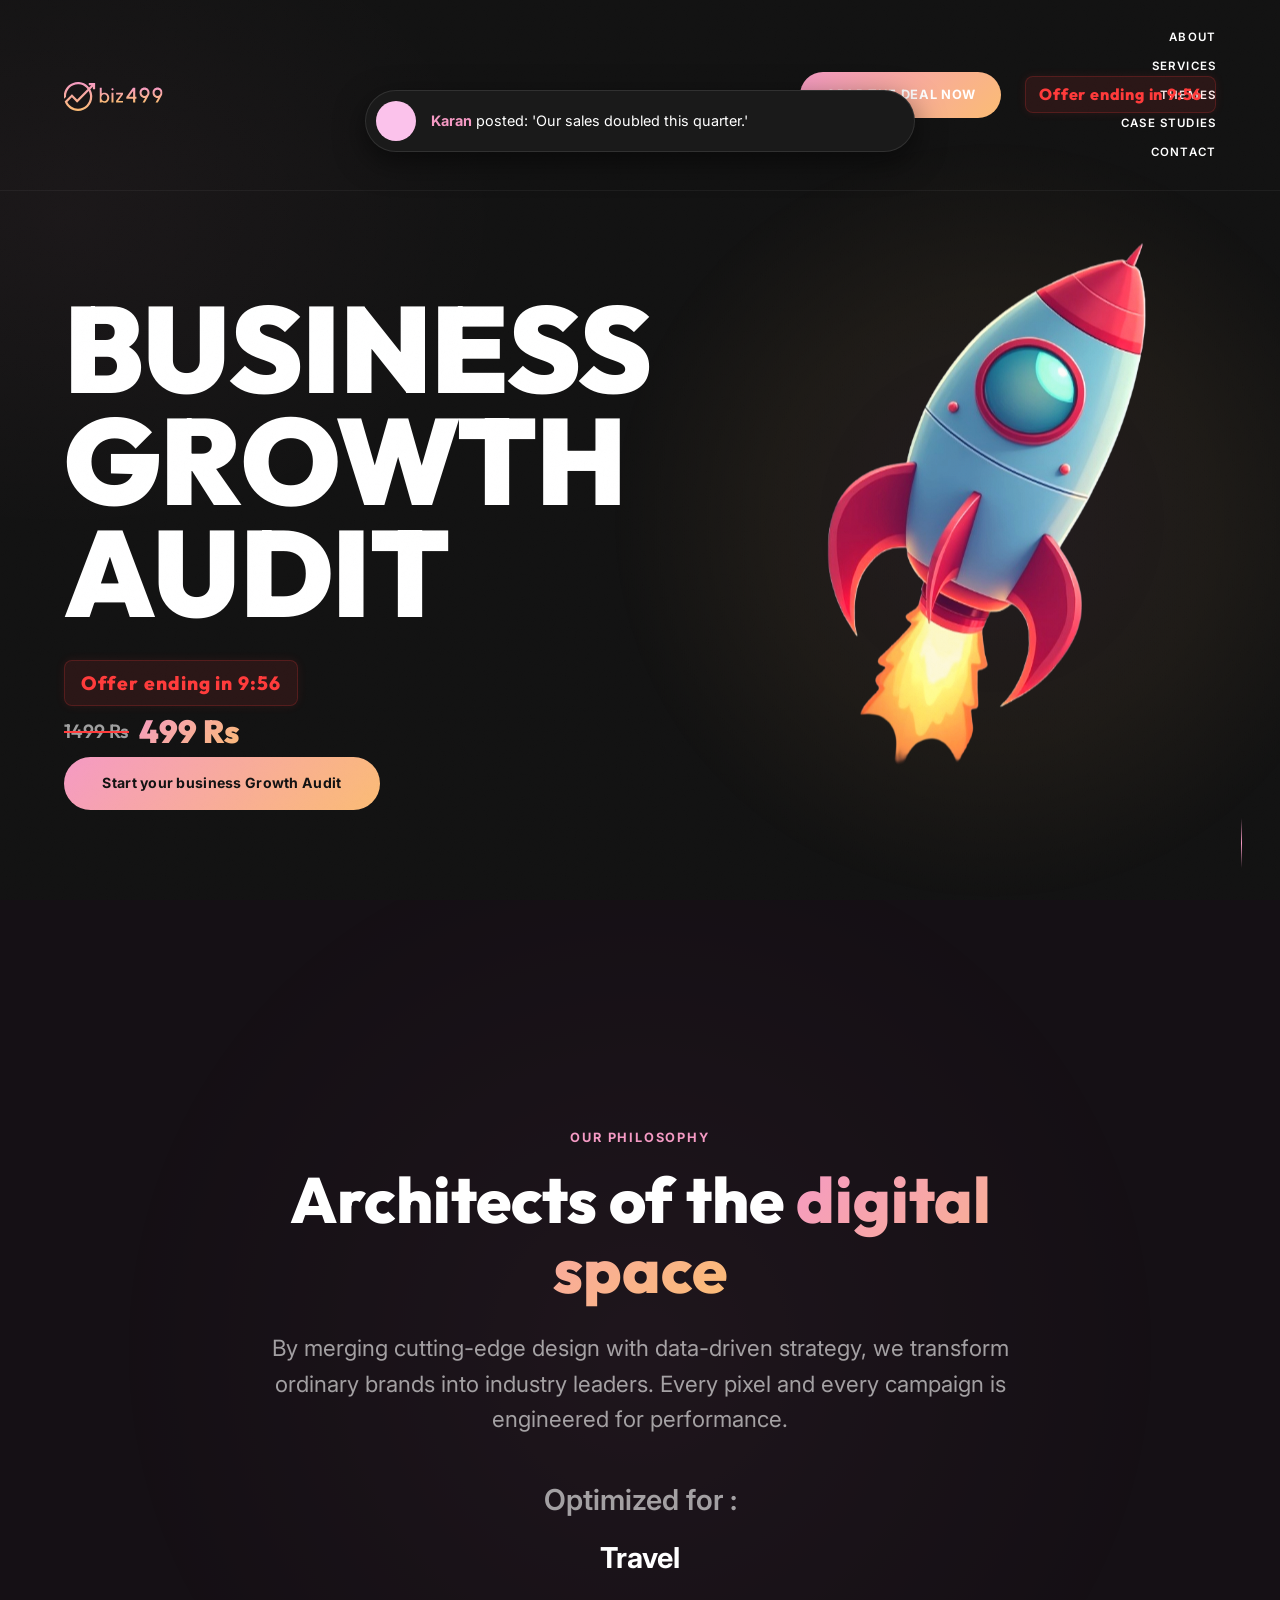
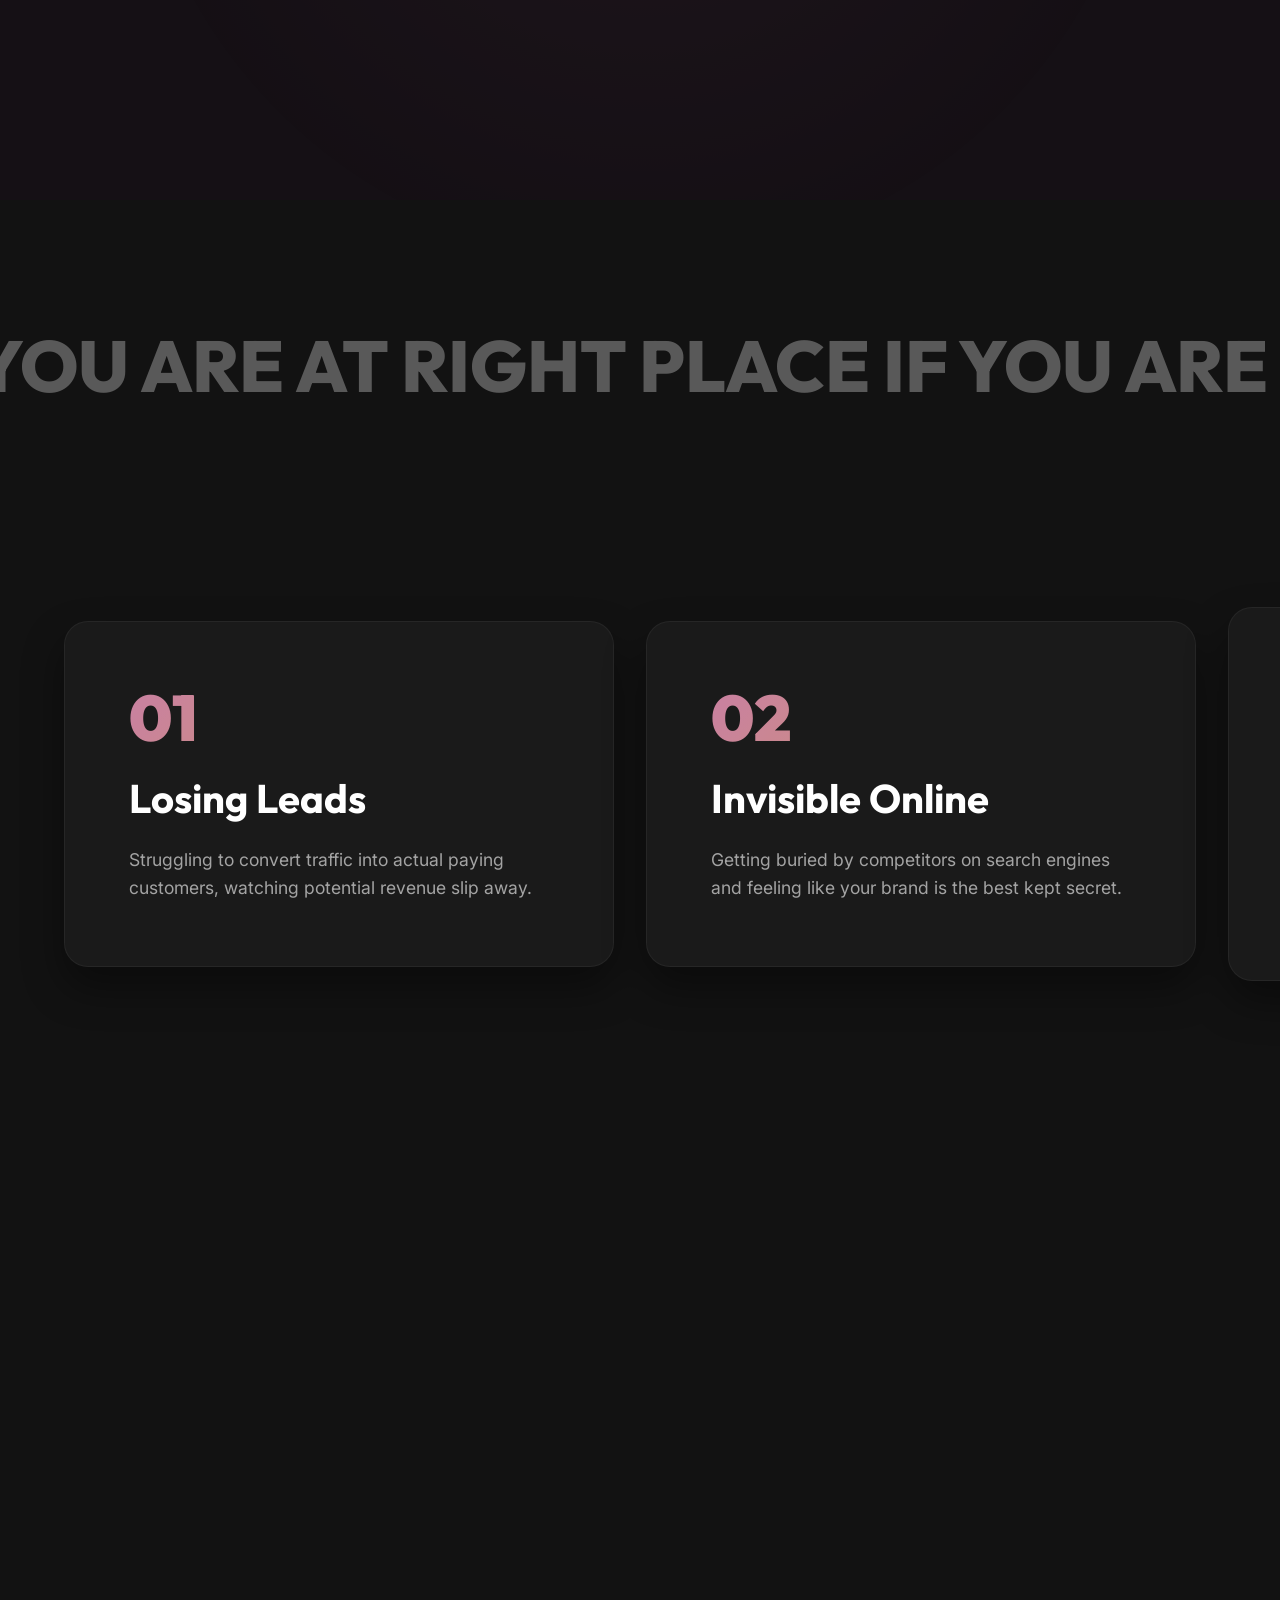
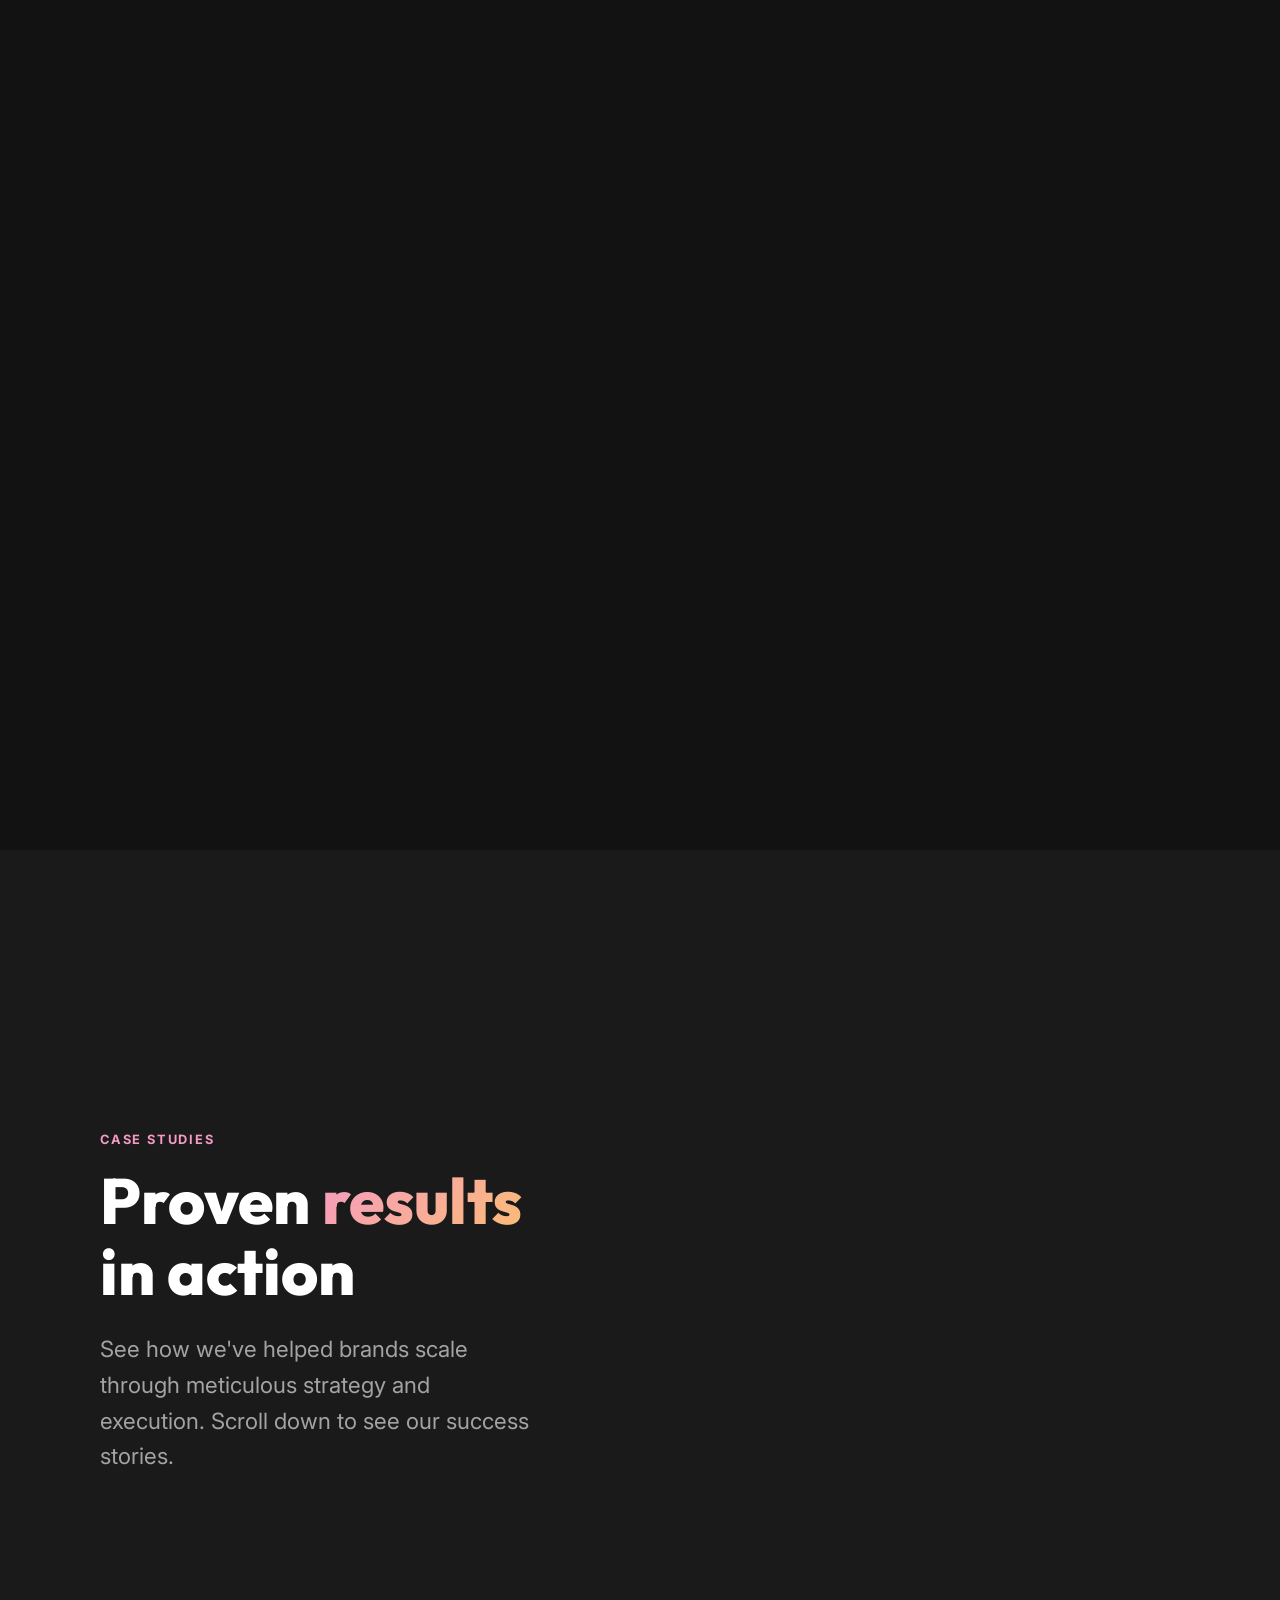
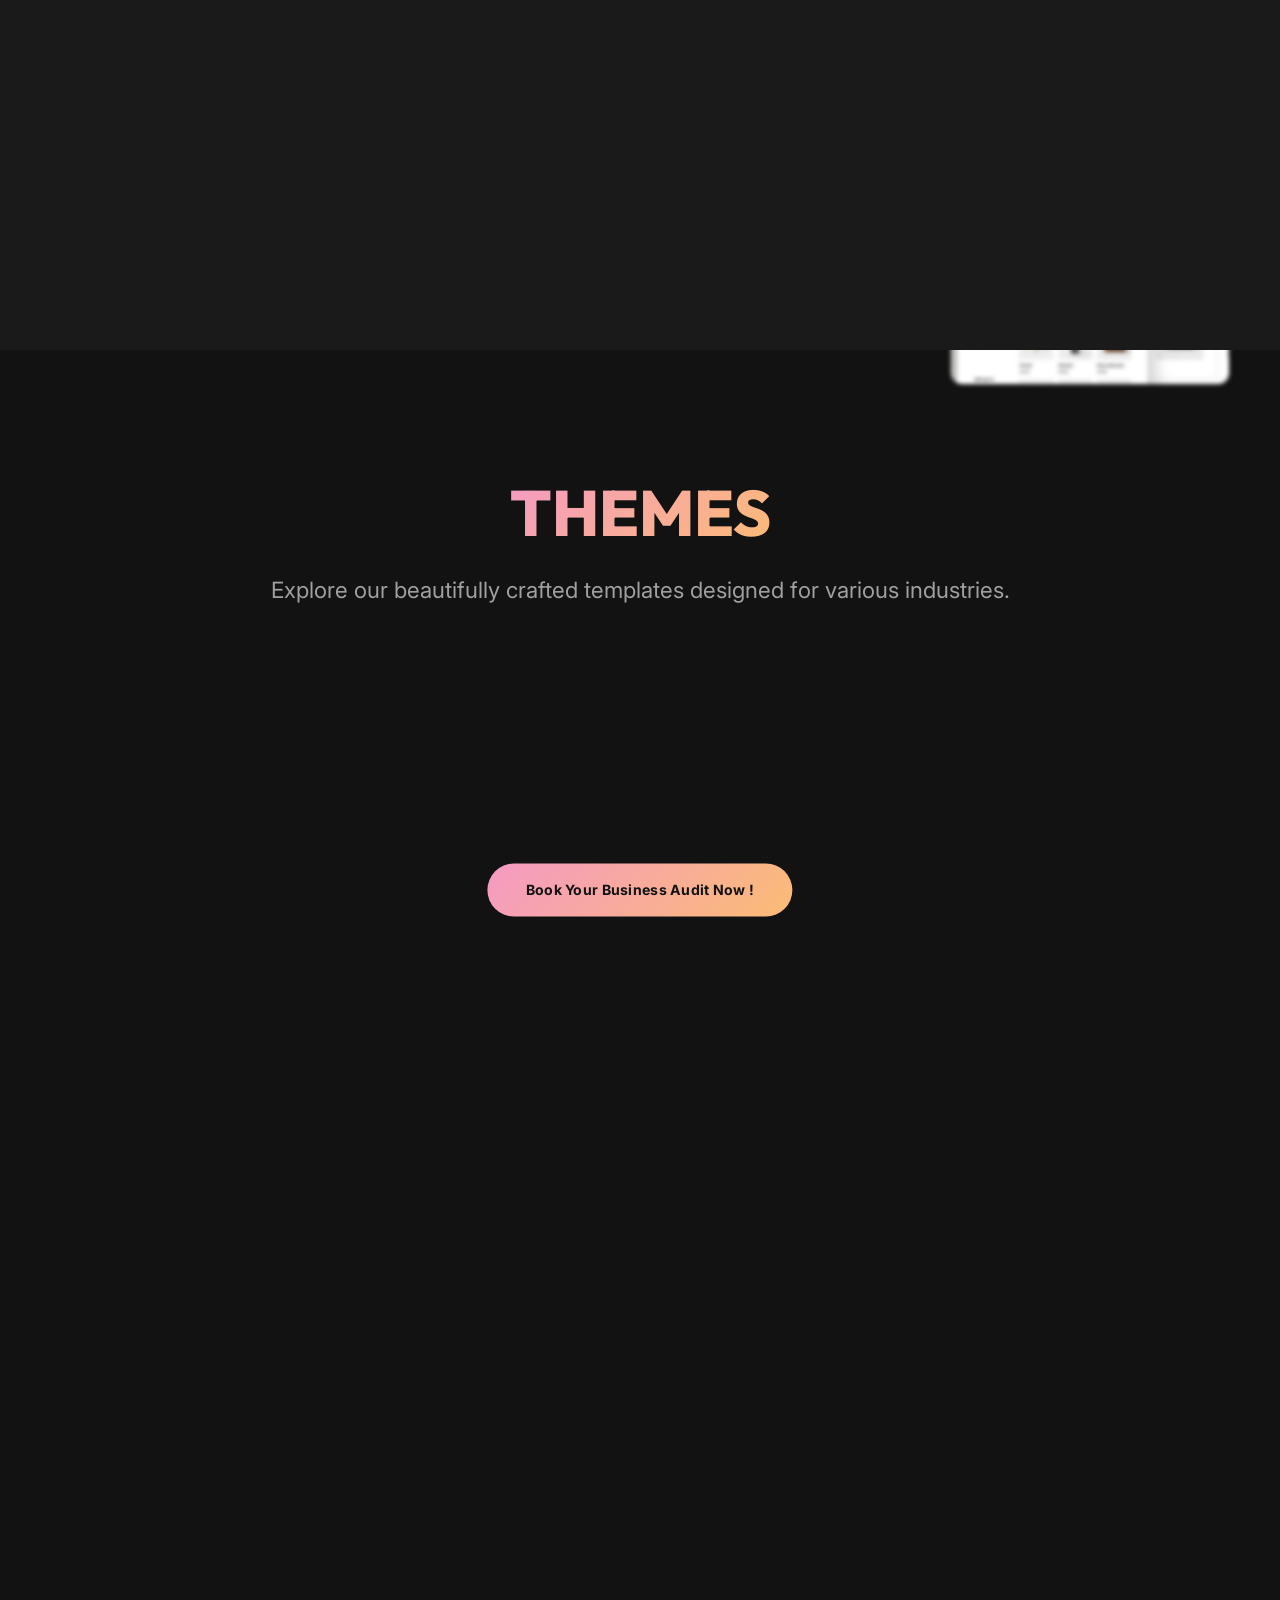
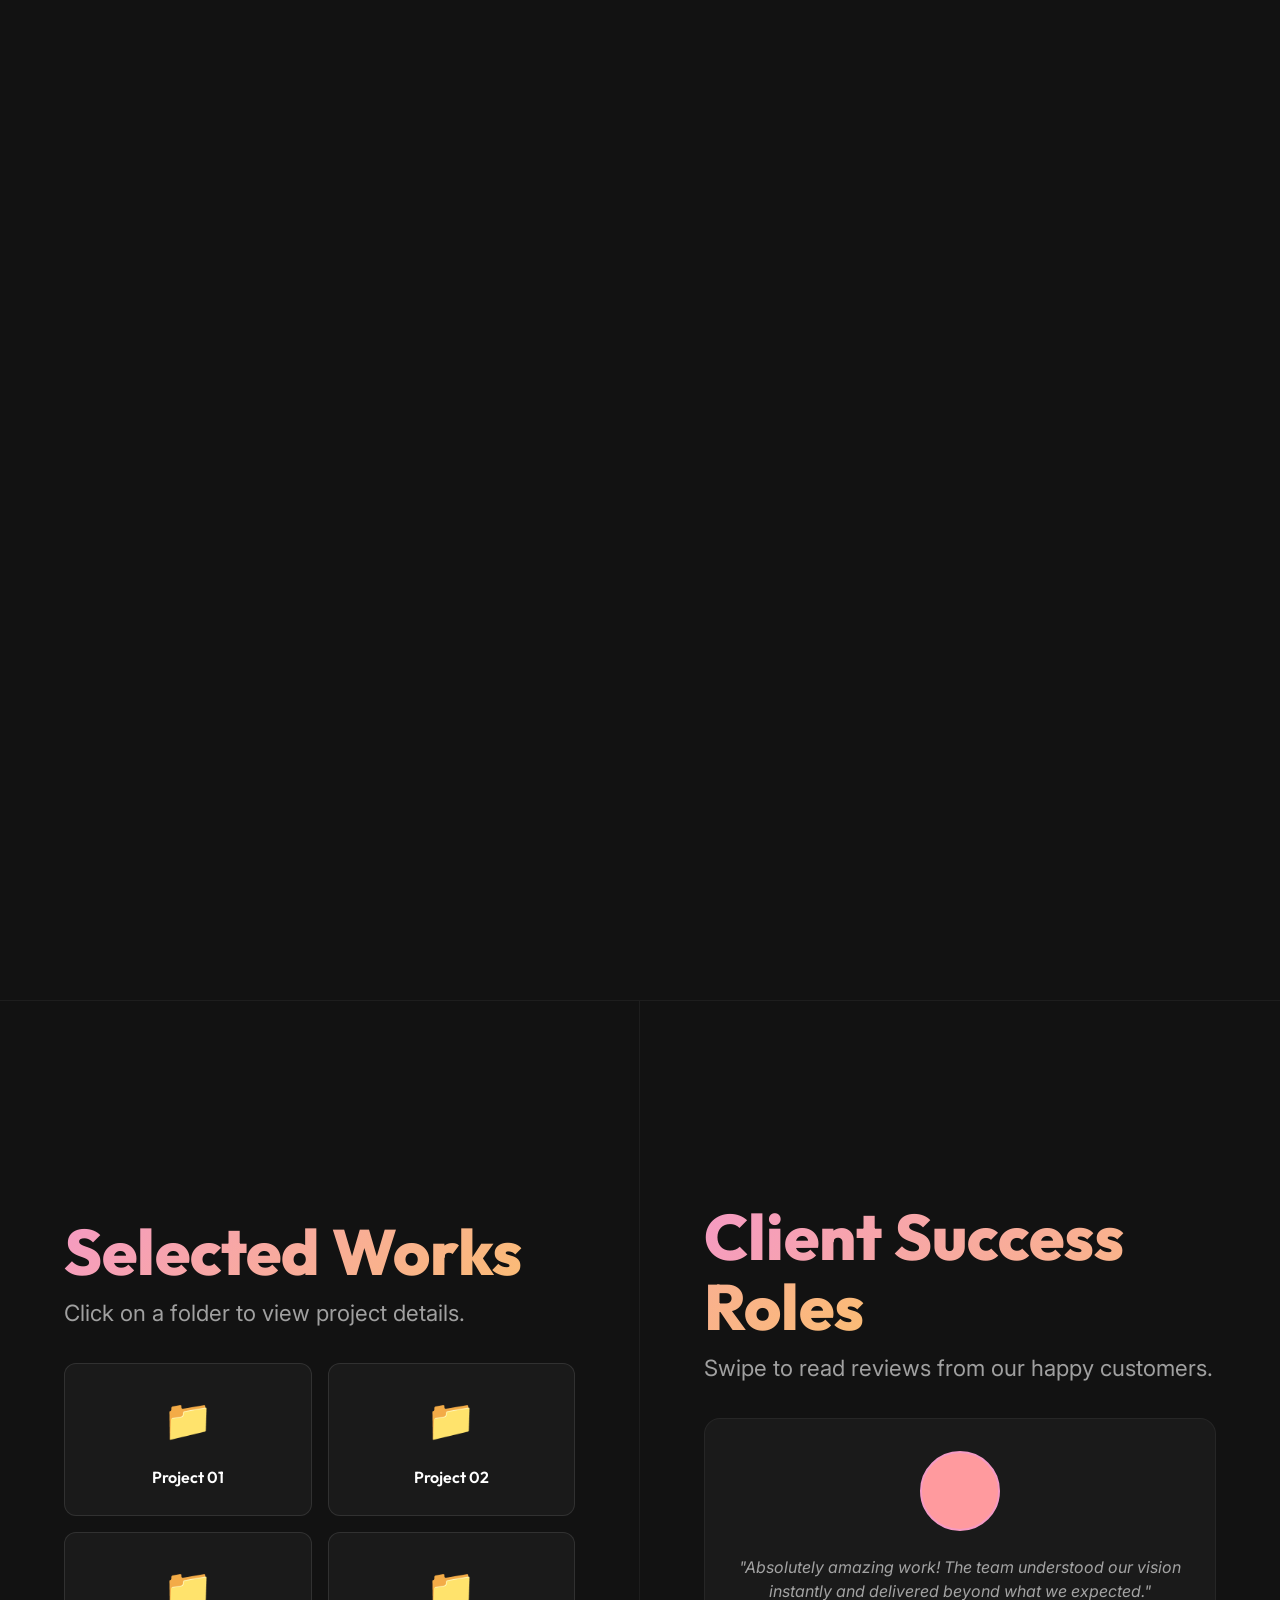
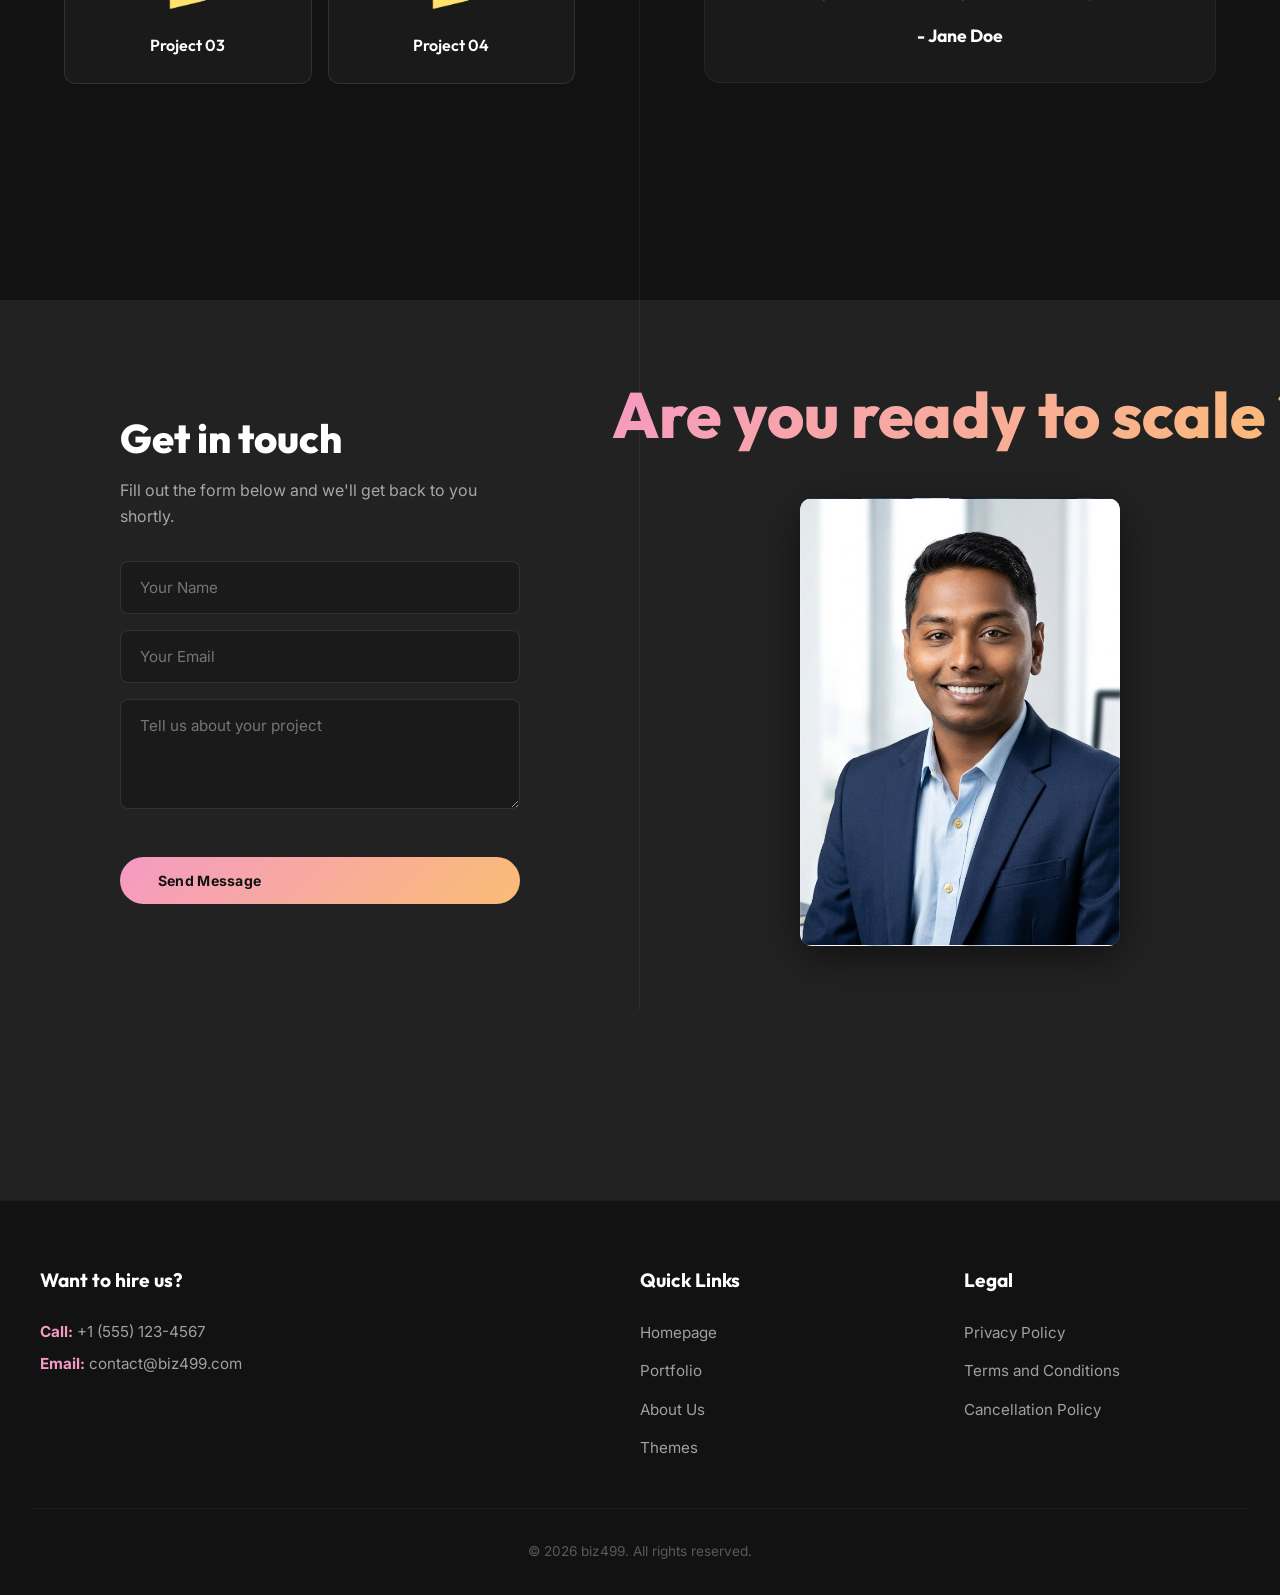
==== commit e414b208: "notification and theme fixed" ====
--- a/index.html
+++ b/index.html
@@ -92,6 +92,10 @@
     <div class="hero-cta" id="heroCta">
   <div class="cta-elements-wrapper">
     
+    
+
+    
+
     <div class="countdown-timer hero-timer"> OFFER ending in 10:00</div>
 
     <div class="price-drop">
--- a/style.css
+++ b/style.css
@@ -574,6 +574,27 @@
   .sphere-wrapper { top: 30%; right: -25%; width: 90vw; height: 90vw; }
   .tagline { font-size: 0.72rem; }
   .scroll-hint { display: none; }
+
+    .notification-popup {
+    /* 1. Positioning: Top Center */
+    top: 75px !important; /* Below mobile navbar */
+    bottom: auto !important;
+    left: 50% !important;
+    
+    /* 2. Width: Small and centered */
+    width: 85% !important;
+    max-width: 320px !important; /* Cap the width */
+    transform: translate(-50%, 150%) scale(0.9); /* Start position for animation */
+    
+    /* 3. Visuals */
+    padding: 12px 15px !important;
+    border-radius: 12px !important;
+    z-index: 2001 !important; /* Ensure it's above everything */
+  }
+
+  .notification-popup.show {
+    transform: translate(-50%, 0) scale(1) !important; /* Move to visible center */
+  }
 }
 
 /* ═══════════════════════════════════════════════════
@@ -1531,10 +1552,23 @@
 /* ═══════════════════════════════════════════════════
    NOTIFICATION POPUP
    ═══════════════════════════════════════════════════ */
+
+
+
+
+
+/* ── Notification Popup - Top Center ── */
 .notification-popup {
   position: fixed;
-  bottom: 30px;
-  left: 30px;
+  top: clamp(5rem, 10vh, 7rem); /* Safely below navbar on all screens */
+  left: 50%;
+  transform: translate(-50%, 150%) scale(0.9); /* Hidden: centered but shifted down */
+  
+  /* Match navbar's inner width exactly */
+  width: calc(100% - clamp(4rem, 10vw, 8rem));
+  max-width: 550px;
+  min-width: 280px;
+  
   background: var(--bg-surface);
   border: 1px solid rgba(255, 255, 255, 0.1);
   border-radius: 50px;
@@ -1544,16 +1578,18 @@
   gap: 15px;
   box-shadow: 0 10px 30px rgba(0, 0, 0, 0.5);
   z-index: 1000;
-  transform: translateY(150%) scale(0.9);
   opacity: 0;
   transition: transform 0.5s cubic-bezier(0.175, 0.885, 0.32, 1.275), opacity 0.5s ease;
   pointer-events: none;
 }
 
 .notification-popup.show {
-  transform: translateY(0) scale(1);
+  transform: translate(-50%, 0) scale(1); /* Visible: slides up to center */
   opacity: 1;
 }
+
+/* Mobile fine-tuning */
+
 
 .notif-photo {
   width: 40px;
@@ -1601,106 +1637,7 @@
 /* ════════════════════════════════════════════════════════════════════════════════════
    MASTER MOBILE OVERRIDES (Optimized for 360x700px)
    ════════════════════════════════════════════════════════════════════════════════════ */
-/* ── Horizontal Scroll Section - Mobile Vertical Stack ── */
 @media (max-width: 991px) {
-  
-  /* Wrapper: Normal vertical flow */
-  .h-scroll-wrapper {
-    height: auto !important;
-    padding: 2rem 5% !important;
-    background: var(--bg) !important;
-  }
-  
-  /* Sticky container: Disable sticky, allow normal flow */
-  .h-scroll-sticky {
-    position: relative !important;
-    height: auto !important;
-    overflow: visible !important;
-    display: block !important;
-    padding-top: 0 !important;
-  }
-  
-  /* Background text: First in flow, visible on top */
-  .h-bg-text-wrapper {
-    position: relative !important;
-    top: auto !important;
-    left: auto !important;
-    transform: none !important;
-    width: 100% !important;
-    padding: 1rem 0 2rem !important;
-    margin: 0 !important;
-    z-index: 1 !important;
-    opacity: 1 !important;
-    display: block !important;
-  }
-  
-  .h-bg-text {
-    font-size: 1.25rem !important;
-    white-space: normal !important;
-    text-align: center !important;
-    width: 100% !important;
-    border: none !important;
-    display: block !important;
-    color: var(--text) !important;
-    font-weight: 700 !important;
-    text-transform: uppercase !important;
-    letter-spacing: 0.03em !important;
-    line-height: 1.4 !important;
-  }
-  
-  /* Container: Vertical column layout */
-  .h-scroll-container {
-    flex-direction: column !important;
-    gap: 1.5rem !important;
-    width: 100% !important;
-    padding: 0 !important;
-    display: flex !important;
-    height: auto !important;
-    transform: none !important;
-    will-change: auto !important;
-  }
-  
-  /* Each panel: Full width, auto height */
-  .h-panel {
-    width: 100% !important;
-    height: auto !important;
-    min-height: auto !important;
-    padding: 0 !important;
-    margin: 0 !important;
-    display: flex !important;
-    justify-content: center !important;
-    flex-shrink: 0 !important;
-  }
-  
-  /* Panel content: Natural sizing */
-  .h-panel-content {
-    width: 100% !important;
-    max-width: 100% !important;
-    padding: 2rem 1.5rem !important;
-    height: auto !important;
-    min-height: auto !important;
-    position: relative !important;
-    transform: none !important;
-    transition: none !important;
-  }
-  
-  /* Typography adjustments */
-  .h-panel-number {
-    font-size: 2.5rem !important;
-    margin-bottom: 0.75rem !important;
-  }
-  
-  .h-panel-title {
-    font-size: 1.4rem !important;
-    margin-bottom: 0.75rem !important;
-    line-height: 1.3 !important;
-  }
-  
-  .h-panel-desc {
-    font-size: 0.95rem !important;
-    line-height: 1.6 !important;
-  }
-}
   .sphere-wrapper { display: none !important; }
   
   .hero { 
@@ -1709,6 +1646,9 @@
     min-height: 80vh; 
     text-align: center;
   }
+
+
+
   .hero-headline h1 { font-size: 2.8rem !important; line-height: 1.05; }
   
   .hero-cta {
@@ -1755,15 +1695,47 @@
   
   section { padding: 3rem 6% !important; }
   
-  .h-scroll-wrapper { height: auto !important; padding: 2rem 5% !important; }
-  .h-scroll-sticky { position: relative !important; height: auto !important; overflow: visible !important; }
-  .h-scroll-container { flex-direction: column !important; gap: 1.2rem !important; width: 100% !important; padding: 0 !important; }
+  .h-scroll-wrapper 
+  { height: auto !important;
+   padding: 2rem 5% !important;
+   background: var(--bg) !important;}
+
+  .h-scroll-sticky 
+    { position: relative !important; 
+      height: auto !important; 
+      overflow: visible !important; 
+      display: block !important;
+      padding: top  !important;
+    }
+
+  .h-scroll-container { 
+    flex-direction: column !important;
+     gap: 1.2rem !important; 
+     width: 100% !important; 
+     padding: 0 !important; }
+
+
+     .h-bg-text-wrapper {
+    position: relative !important;
+    top: auto !important;
+    left: auto !important;
+    transform: none !important;
+    width: 100% !important;
+    padding: 1rem 0 2rem !important;
+    margin: 0 !important;
+    z-index: 1 !important;
+    opacity: 1 !important;
+    display: block !important;
+  }
+
+
   .h-panel { width: 100% !important; padding-top: 0 !important; height: auto !important; }
+
+
   .h-panel-content { padding: 2rem 1.5rem !important; }
 
-
-  .h-bg-text 
-  { font-size: 1.4rem !important; white-space: normal !important; text-align: center; width: 100% !important; border: none !important; margin-bottom: 20px !important; }
+  
+  .h-bg-text { font-size: 1.4rem !important; white-space: normal !important; text-align: center; width: 100% !important; border: none !important; margin-bottom: 20px !important; }
   
   .stack-area { height: auto !important; flex-direction: column !important; padding: 0 !important; }
   .left-section, .right-section { position: relative !important; height: auto !important; width: 100% !important; top: 0 !important; padding: 2rem 6% !important; }
@@ -1777,7 +1749,7 @@
     z-index: 2000; border-top: 1px solid rgba(255,255,255,0.1);
     box-shadow: 0 -5px 15px rgba(0,0,0,0.4);
   }
-
+}
 
 .mobile-footer { display: none; }
 .m-timer-box { display: flex; flex-direction: column; }
@@ -1819,4 +1791,16 @@
     align-items: center;
     gap: 1.5rem;
   }
-}
+
+  .navbar {
+    backdrop-filter: none !important;
+    -webkit-backdrop-filter: none !important;
+    background: none!important; /* Slightly darker for readability */
+  }
+  
+  .navbar.scrolled {
+    backdrop-filter: none !important;
+    -webkit-backdrop-filter: none !important;
+    background: none !important;
+  }
+}
